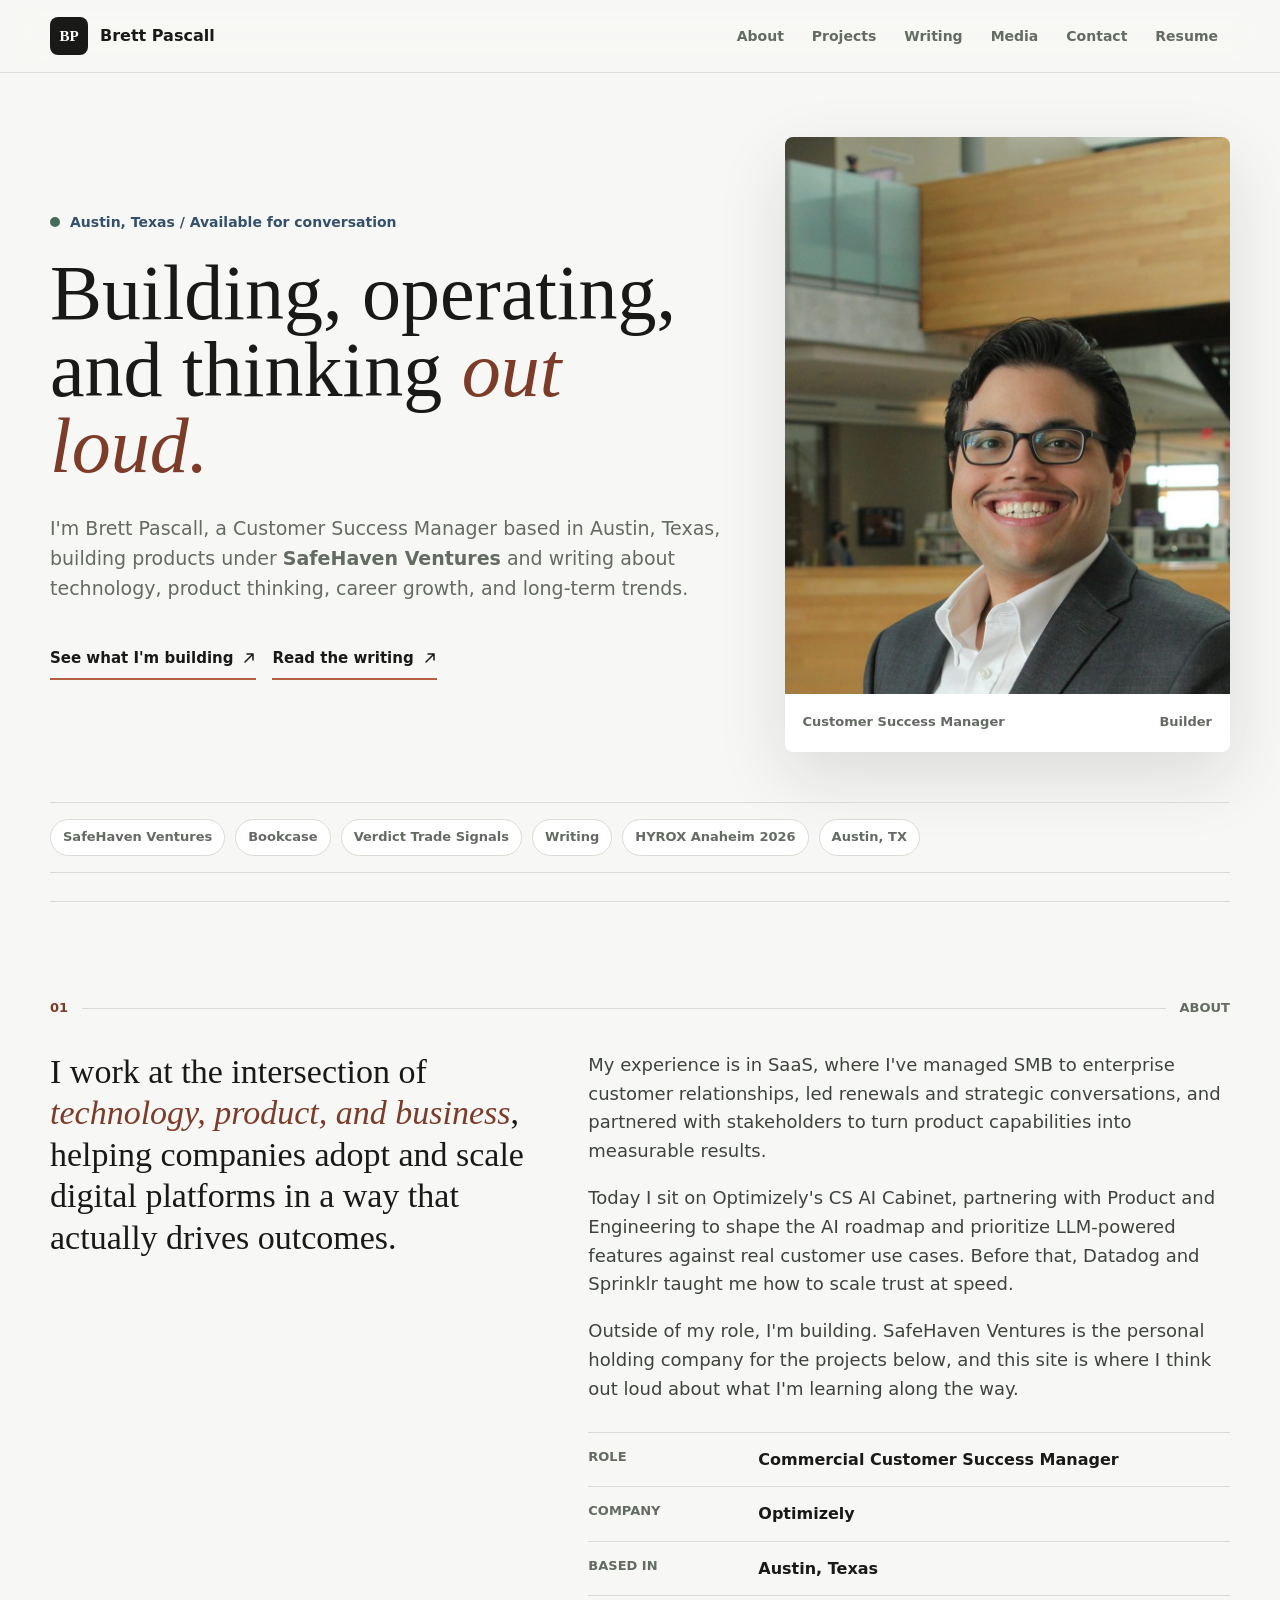
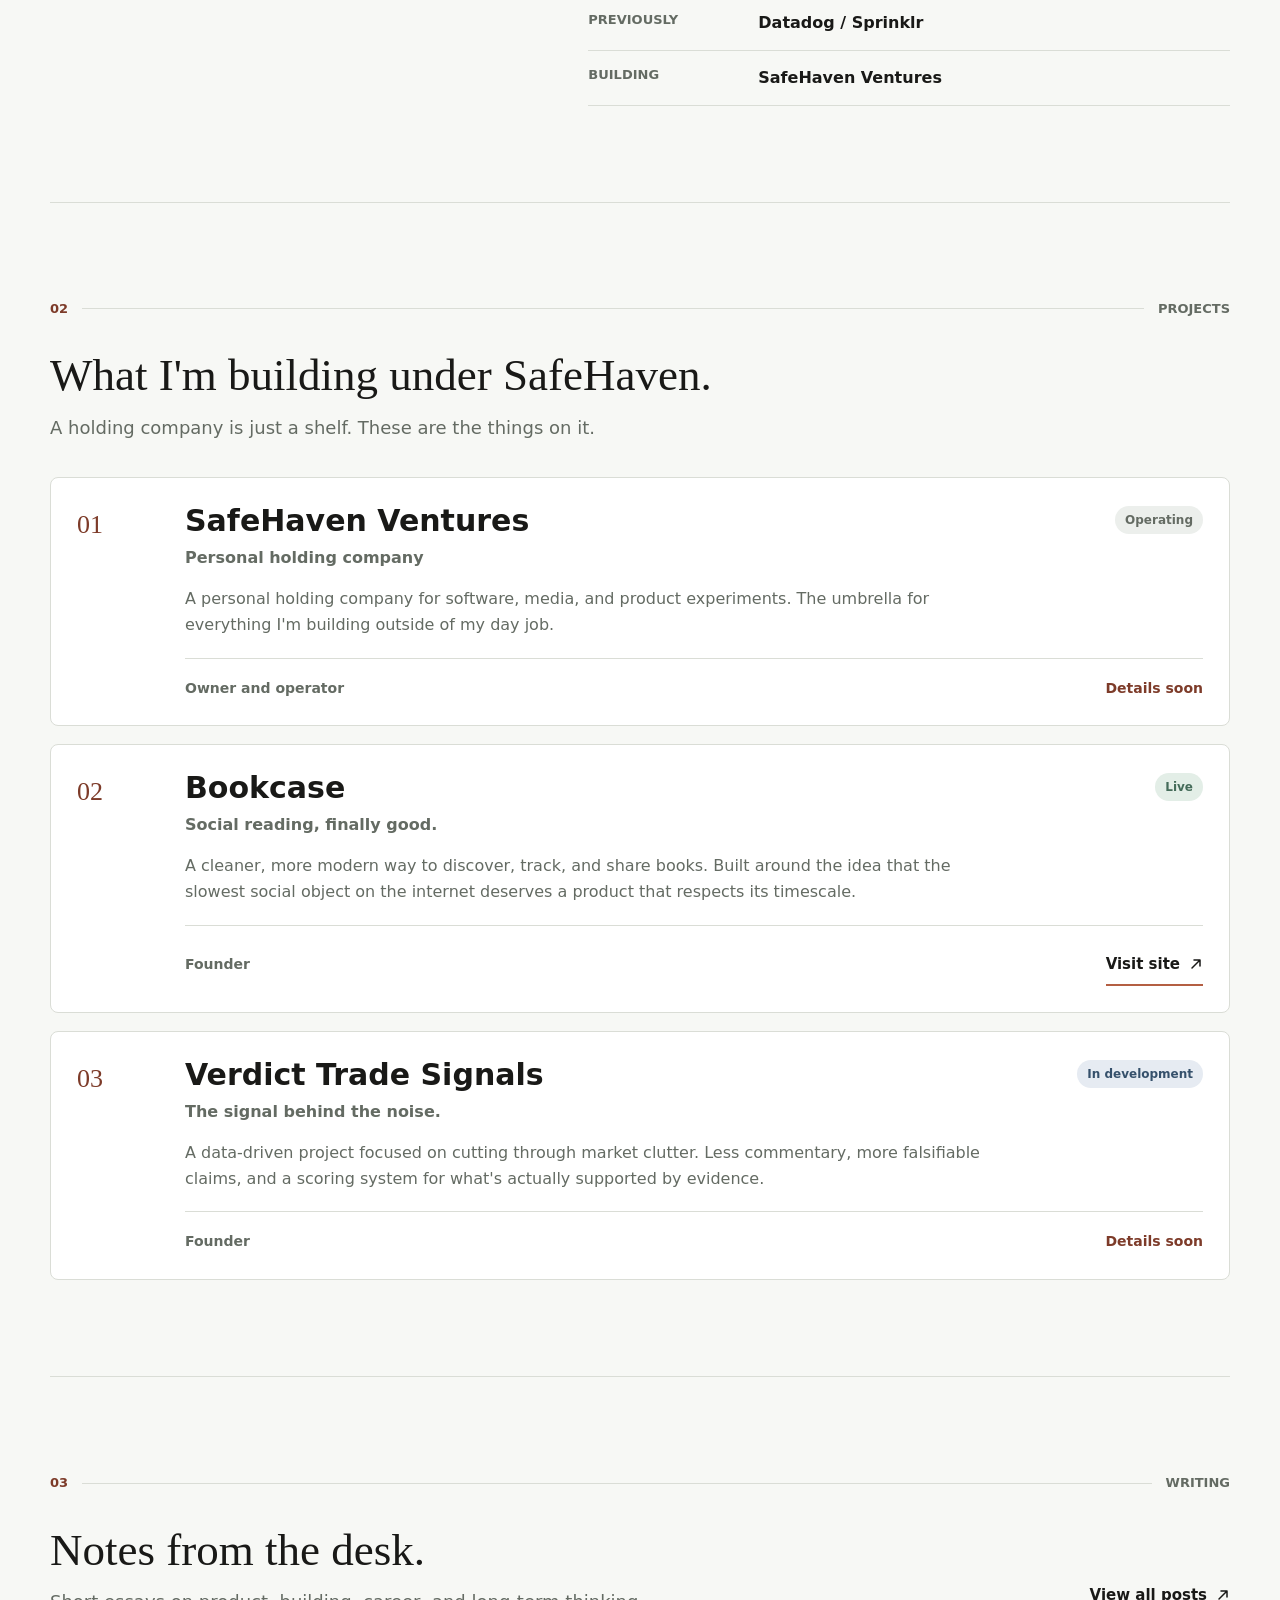
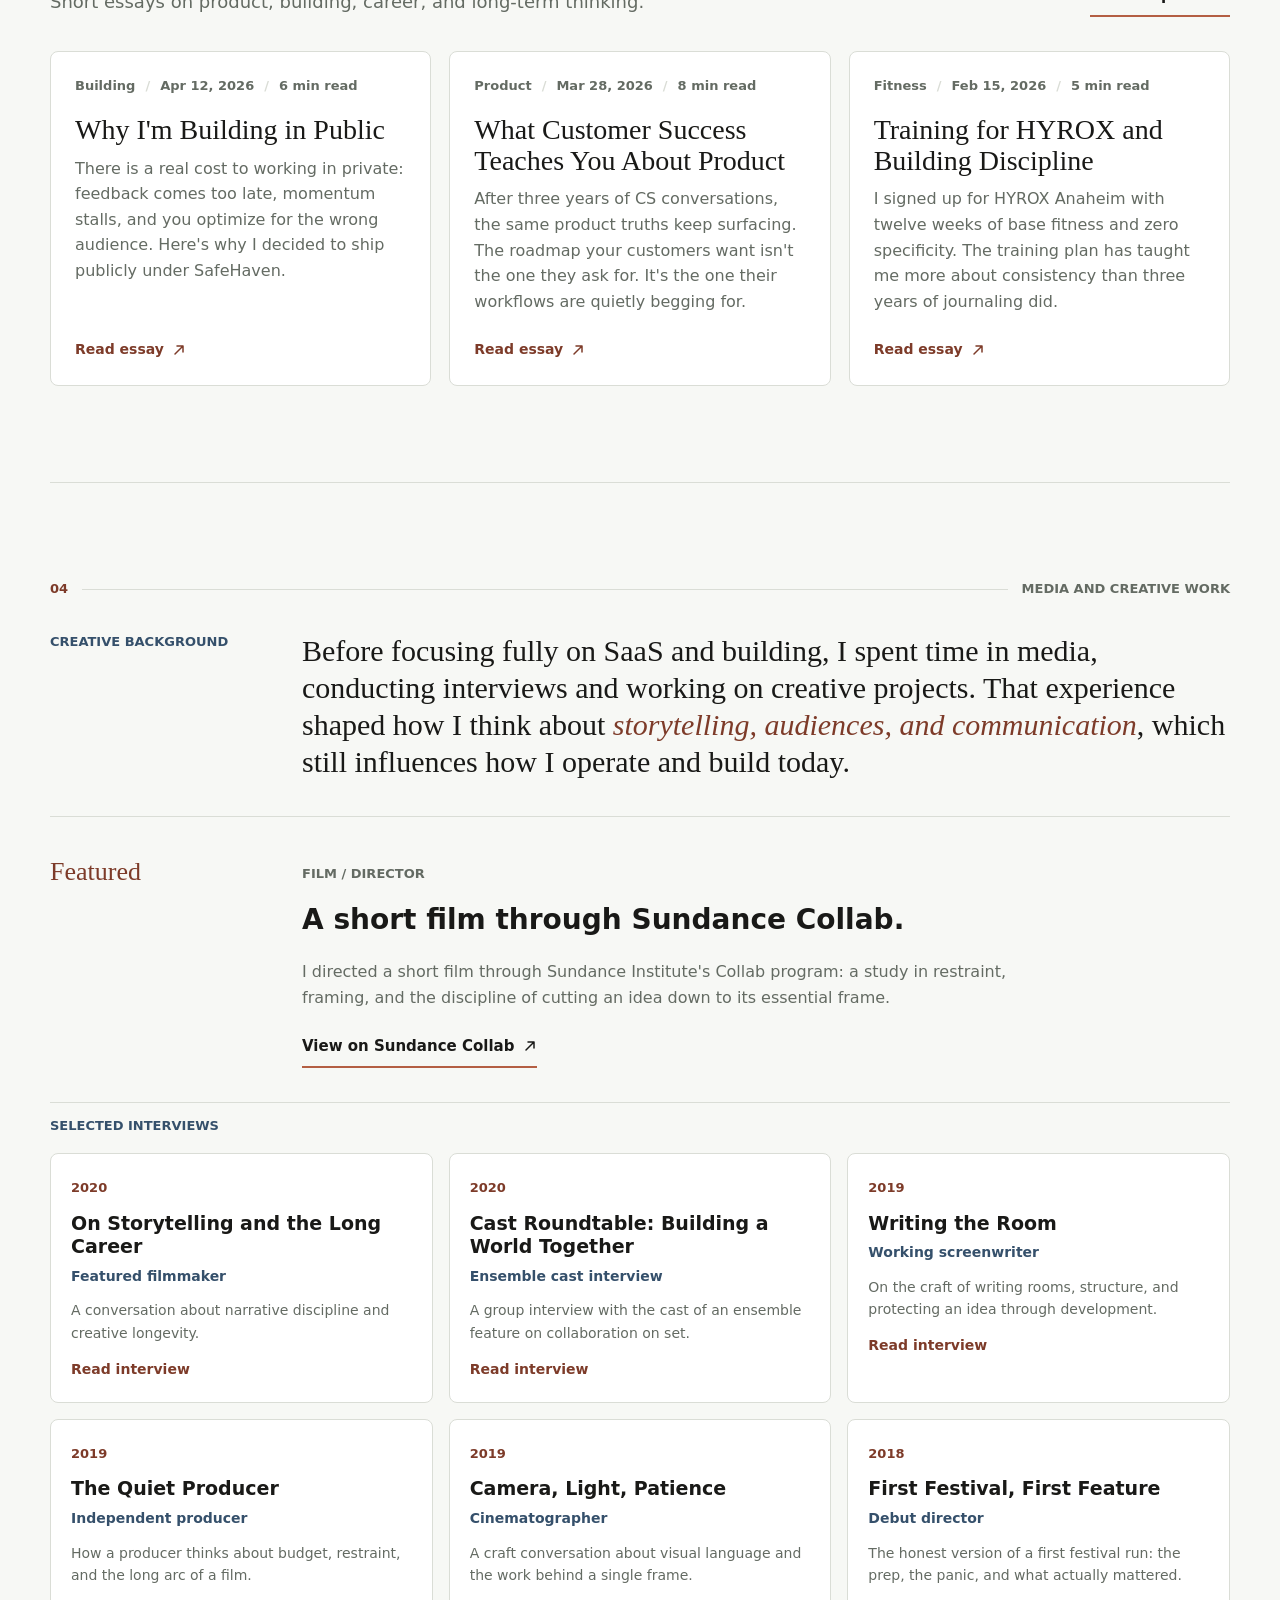
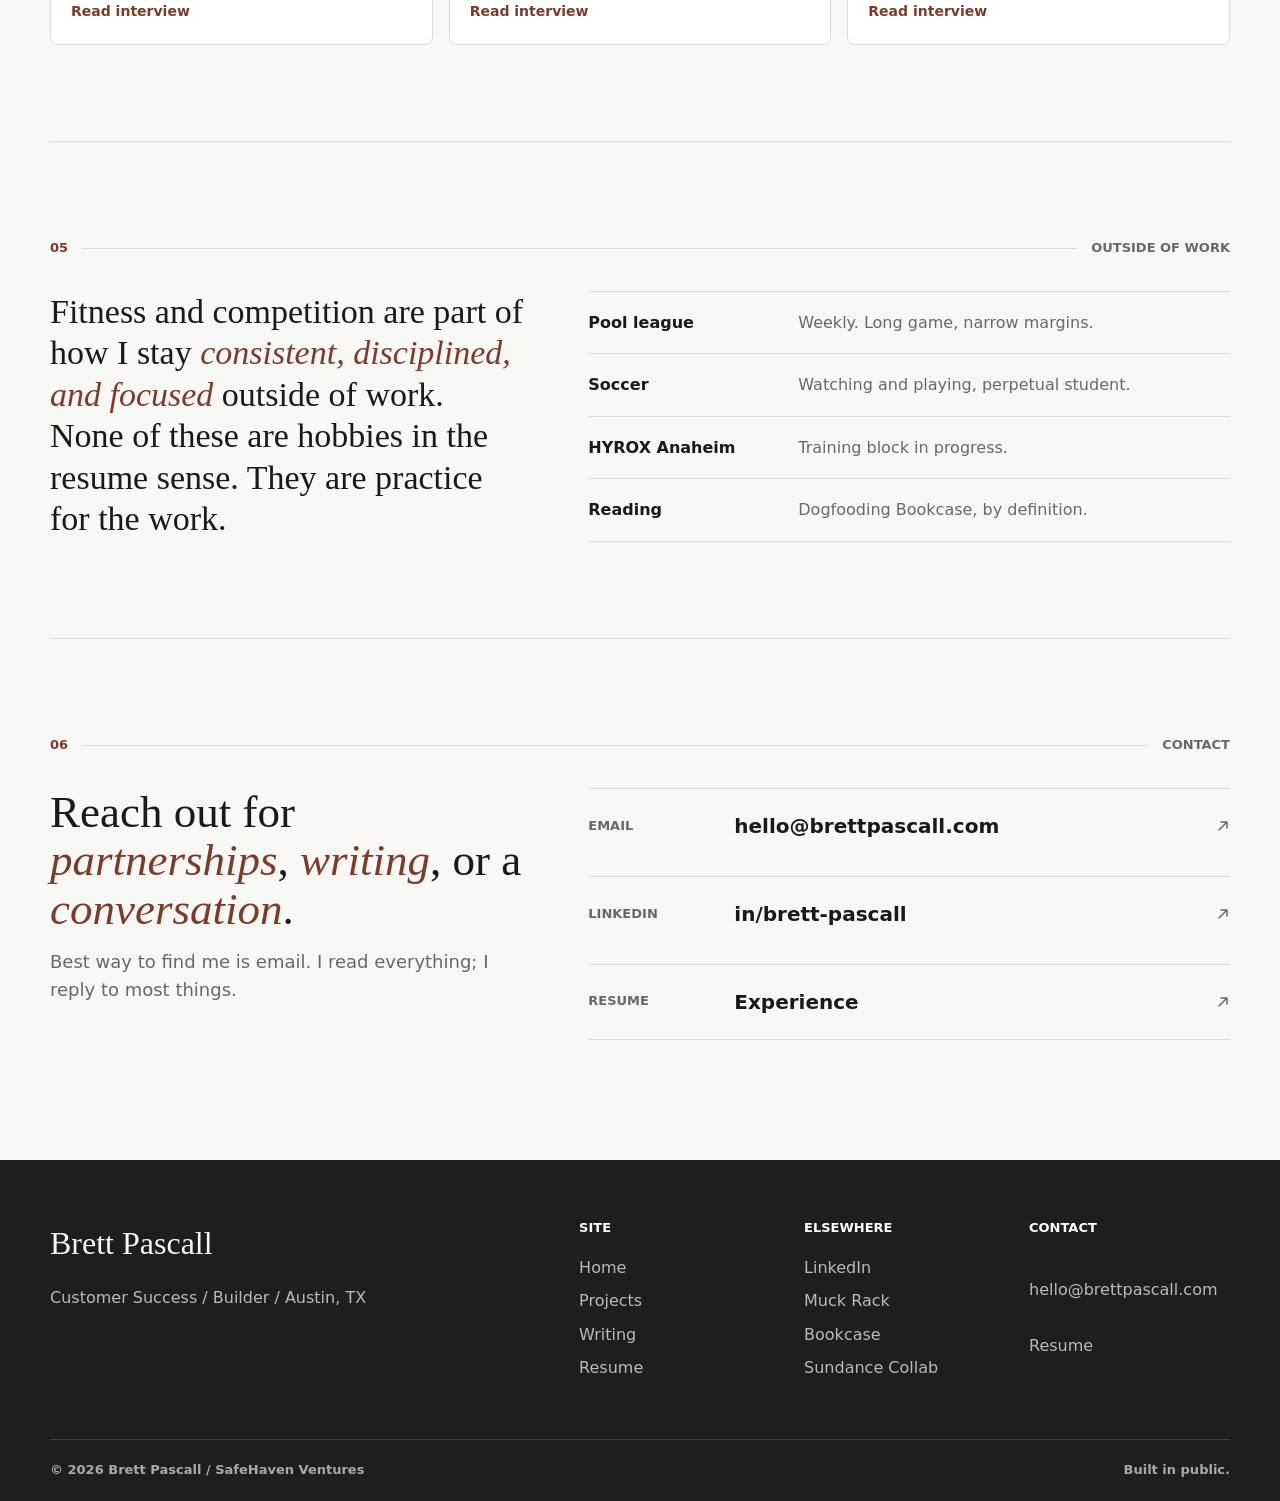
==== index.html @ 5b0db355 "fix portrait resume and blog workflow" ====
<!doctype html>
<html lang="en">
  <head>
    <meta charset="utf-8">
    <meta name="viewport" content="width=device-width, initial-scale=1">
    <title>Brett Pascall</title>
    <meta name="description" content="Brett Pascall is a Customer Success Manager, builder, and writer in Austin, Texas.">
    <link rel="canonical" href="https://brettpascall.com/">
    <meta property="og:title" content="Brett Pascall">
    <meta property="og:description" content="Building, operating, and thinking out loud.">
    <meta property="og:type" content="website">
    <meta property="og:url" content="https://brettpascall.com/">
    <meta property="og:image" content="https://brettpascall.com/assets/brett-portrait.jpg">
    <meta name="twitter:card" content="summary_large_image">
    <link rel="icon" href="data:image/svg+xml,%3Csvg xmlns='http://www.w3.org/2000/svg' viewBox='0 0 64 64'%3E%3Crect width='64' height='64' rx='14' fill='%231d1b18'/%3E%3Ctext x='32' y='39' text-anchor='middle' font-family='Georgia,serif' font-size='24' fill='%23fff'%3EBP%3C/text%3E%3C/svg%3E">
    <link rel="stylesheet" href="styles.css">
  </head>
  <body>
    <div id="app"></div>
    <script src="js/data.js"></script>
    <script src="js/site.js"></script>
  </body>
</html>
---- styles.css ----
:root {
  --bg: #f7f8f5;
  --ink: #191917;
  --muted: #646b63;
  --soft: #ecefec;
  --line: #daddd6;
  --surface: #ffffff;
  --accent: #b45f43;
  --accent-dark: #7d3b29;
  --green: #456c5a;
  --blue: #35506b;
  --shadow: 0 24px 70px rgba(25, 25, 23, 0.12);
  color-scheme: light;
}

* {
  box-sizing: border-box;
}

html {
  scroll-behavior: smooth;
}

body {
  margin: 0;
  background: var(--bg);
  color: var(--ink);
  font-family: Inter, ui-sans-serif, system-ui, -apple-system, BlinkMacSystemFont, "Segoe UI", sans-serif;
  font-size: 16px;
  line-height: 1.6;
  text-rendering: optimizeLegibility;
}

a {
  color: inherit;
  text-decoration: none;
}

img {
  display: block;
  max-width: 100%;
}

button {
  font: inherit;
}

em {
  color: var(--accent-dark);
  font-family: Georgia, "Times New Roman", serif;
  font-style: italic;
}

.site-nav {
  position: sticky;
  top: 0;
  z-index: 20;
  background: rgba(247, 248, 245, 0.88);
  border-bottom: 1px solid rgba(218, 221, 214, 0.86);
  backdrop-filter: blur(18px);
}

.site-nav__inner {
  width: min(1180px, calc(100% - 32px));
  min-height: 72px;
  margin: 0 auto;
  display: flex;
  align-items: center;
  justify-content: space-between;
  gap: 24px;
}

.brand {
  display: inline-flex;
  align-items: center;
  gap: 12px;
  font-weight: 800;
}

.brand__mark {
  width: 38px;
  height: 38px;
  display: grid;
  place-items: center;
  border-radius: 8px;
  background: var(--ink);
  color: white;
  font-family: Georgia, "Times New Roman", serif;
  font-size: 15px;
}

.brand__name {
  white-space: nowrap;
}

.site-nav__links {
  display: flex;
  align-items: center;
  justify-content: flex-end;
  gap: 4px;
  flex-wrap: wrap;
}

.site-nav__links a {
  min-height: 36px;
  display: inline-flex;
  align-items: center;
  border-radius: 8px;
  padding: 0 12px;
  color: var(--muted);
  font-size: 14px;
  font-weight: 700;
}

.site-nav__links a:hover,
.site-nav__links a:focus-visible {
  color: var(--ink);
  background: var(--soft);
  outline: none;
}

.hero {
  width: min(1180px, calc(100% - 32px));
  min-height: calc(100vh - 72px);
  margin: 0 auto;
  padding: 64px 0 28px;
  display: flex;
  flex-direction: column;
  justify-content: space-between;
  gap: 48px;
}

.hero__grid {
  display: grid;
  grid-template-columns: minmax(0, 1.1fr) minmax(300px, 0.72fr);
  gap: 54px;
  align-items: center;
}

.hero__copy {
  max-width: 760px;
}

.hero__eyebrow {
  display: inline-flex;
  align-items: center;
  gap: 10px;
  margin: 0 0 22px;
  color: var(--blue);
  font-size: 14px;
  font-weight: 800;
}

.hero__eyebrow span:first-child {
  width: 10px;
  height: 10px;
  border-radius: 999px;
  background: var(--green);
}

.hero h1 {
  margin: 0;
  max-width: 820px;
  font-family: Georgia, "Times New Roman", serif;
  font-size: 78px;
  line-height: 0.98;
  font-weight: 500;
}

.hero__sub {
  max-width: 680px;
  margin: 28px 0 0;
  color: var(--muted);
  font-size: 19px;
}

.hero__cta,
.project__foot,
.section__head--row {
  display: flex;
  align-items: center;
  gap: 16px;
  flex-wrap: wrap;
}

.hero__cta {
  margin-top: 34px;
}

.arrow-link {
  min-height: 42px;
  display: inline-flex;
  align-items: center;
  gap: 9px;
  border-bottom: 2px solid var(--accent);
  color: var(--ink);
  font-size: 15px;
  font-weight: 800;
}

.arrow-link svg {
  flex: 0 0 auto;
  transition: transform 150ms ease;
}

.arrow-link:hover svg,
.arrow-link:focus-visible svg {
  transform: translate(2px, -2px);
}

.portrait {
  margin: 0;
  border-radius: 8px;
  overflow: hidden;
  background: var(--surface);
  box-shadow: var(--shadow);
}

.portrait img {
  width: 100%;
  aspect-ratio: 4 / 5;
  object-fit: cover;
  object-position: center;
}

.portrait figcaption {
  min-height: 58px;
  display: flex;
  align-items: center;
  justify-content: space-between;
  gap: 12px;
  padding: 0 18px;
  color: var(--muted);
  font-size: 13px;
  font-weight: 800;
}

.hero__ticker {
  display: flex;
  align-items: center;
  gap: 10px;
  flex-wrap: wrap;
  border-top: 1px solid var(--line);
  border-bottom: 1px solid var(--line);
  padding: 16px 0;
}

.hero__ticker span {
  border-radius: 999px;
  background: var(--surface);
  border: 1px solid var(--line);
  padding: 7px 12px;
  color: var(--muted);
  font-size: 13px;
  font-weight: 800;
}

.section,
.page {
  width: min(1180px, calc(100% - 32px));
  margin: 0 auto;
}

.section {
  padding: 96px 0;
  border-top: 1px solid var(--line);
}

.section-label {
  display: grid;
  grid-template-columns: auto 1fr auto;
  align-items: center;
  gap: 14px;
  margin-bottom: 32px;
  color: var(--muted);
  font-size: 13px;
  font-weight: 900;
  text-transform: uppercase;
}

.section-label__index {
  color: var(--accent-dark);
}

.section-label__rule {
  height: 1px;
  background: var(--line);
}

.section__head {
  max-width: 780px;
  margin-bottom: 34px;
}

.section__head h2,
.contact h2 {
  margin: 0;
  font-family: Georgia, "Times New Roman", serif;
  font-size: 45px;
  line-height: 1.08;
  font-weight: 500;
}

.section__head p,
.contact p {
  margin: 14px 0 0;
  color: var(--muted);
  font-size: 18px;
}

.section__head--row {
  max-width: none;
  justify-content: space-between;
  align-items: flex-end;
}

.about__grid,
.outside__grid,
.contact__grid {
  display: grid;
  grid-template-columns: 0.85fr 1.15fr;
  gap: 64px;
}

.about__lede p,
.outside__lede p {
  margin: 0;
  font-family: Georgia, "Times New Roman", serif;
  font-size: 34px;
  line-height: 1.22;
}

.about__body p {
  margin: 0 0 18px;
  color: #3e433e;
  font-size: 18px;
}

.about__meta {
  margin: 28px 0 0;
  border-top: 1px solid var(--line);
}

.about__meta div {
  display: grid;
  grid-template-columns: 150px 1fr;
  gap: 20px;
  padding: 14px 0;
  border-bottom: 1px solid var(--line);
}

.about__meta dt {
  color: var(--muted);
  font-size: 13px;
  font-weight: 900;
  text-transform: uppercase;
}

.about__meta dd {
  margin: 0;
  font-weight: 700;
}

.projects__list {
  display: grid;
  gap: 18px;
}

.project {
  display: grid;
  grid-template-columns: 84px 1fr;
  gap: 24px;
  border: 1px solid var(--line);
  border-radius: 8px;
  background: var(--surface);
  padding: 26px;
}

.project__index {
  color: var(--accent-dark);
  font-family: Georgia, "Times New Roman", serif;
  font-size: 26px;
}

.project__head {
  display: flex;
  align-items: center;
  justify-content: space-between;
  gap: 16px;
  flex-wrap: wrap;
}

.project h3 {
  margin: 0;
  font-size: 30px;
  line-height: 1.1;
}

.project__tagline {
  margin: 8px 0 10px;
  color: var(--blue);
  font-weight: 900;
}

.project p {
  max-width: 820px;
  color: var(--muted);
}

.project__foot {
  justify-content: space-between;
  margin-top: 20px;
  padding-top: 18px;
  border-top: 1px solid var(--line);
  color: var(--muted);
  font-size: 14px;
  font-weight: 800;
}

.project__soon {
  color: var(--accent-dark);
}

.tag {
  display: inline-flex;
  align-items: center;
  min-height: 28px;
  border-radius: 999px;
  padding: 0 10px;
  background: var(--soft);
  color: var(--muted);
  font-size: 12px;
  font-weight: 900;
}

.tag--live {
  background: #e3eee7;
  color: var(--green);
}

.tag--wip {
  background: #e6ebf2;
  color: var(--blue);
}

.writing__list {
  display: grid;
  grid-template-columns: repeat(3, minmax(0, 1fr));
  gap: 18px;
}

.post-card {
  min-height: 300px;
  display: flex;
  flex-direction: column;
  border: 1px solid var(--line);
  border-radius: 8px;
  background: var(--surface);
  padding: 24px;
  transition: transform 160ms ease, box-shadow 160ms ease, border-color 160ms ease;
}

.post-card:hover,
.post-card:focus-visible {
  transform: translateY(-3px);
  border-color: rgba(180, 95, 67, 0.55);
  box-shadow: 0 18px 44px rgba(25, 25, 23, 0.11);
  outline: none;
}

.post-card__meta,
.post__meta,
.page__meta {
  display: flex;
  align-items: center;
  gap: 10px;
  flex-wrap: wrap;
  color: var(--muted);
  font-size: 13px;
  font-weight: 800;
}

.post-card__meta span:not(:last-child)::after,
.post__meta span:not(:last-child)::after,
.page__meta span:not(:last-child)::after {
  content: "/";
  margin-left: 10px;
  color: var(--line);
}

.post-card h3 {
  margin: 18px 0 10px;
  font-family: Georgia, "Times New Roman", serif;
  font-size: 28px;
  line-height: 1.1;
  font-weight: 500;
}

.post-card p {
  margin: 0;
  color: var(--muted);
}

.post-card__cta {
  display: inline-flex;
  align-items: center;
  gap: 8px;
  margin-top: auto;
  padding-top: 24px;
  color: var(--accent-dark);
  font-size: 14px;
  font-weight: 900;
}

.media__intro {
  display: grid;
  grid-template-columns: 220px 1fr;
  gap: 32px;
  margin-bottom: 36px;
}

.media__intro span,
.media__sublabel,
.media__eyebrow {
  color: var(--blue);
  font-size: 13px;
  font-weight: 900;
  text-transform: uppercase;
}

.media__intro p {
  margin: 0;
  font-family: Georgia, "Times New Roman", serif;
  font-size: 30px;
  line-height: 1.24;
}

.media__featured {
  display: grid;
  grid-template-columns: 220px 1fr;
  gap: 32px;
  border-top: 1px solid var(--line);
  border-bottom: 1px solid var(--line);
  padding: 34px 0;
}

.media__featured-mark {
  color: var(--accent-dark);
  font-family: Georgia, "Times New Roman", serif;
  font-size: 26px;
}

.media__featured h3 {
  margin: 4px 0 12px;
  font-size: 28px;
}

.media__featured p {
  max-width: 740px;
  color: var(--muted);
}

.media__grid {
  display: grid;
  grid-template-columns: repeat(3, minmax(0, 1fr));
  gap: 16px;
  margin-top: 16px;
}

.interview {
  border: 1px solid var(--line);
  border-radius: 8px;
  background: var(--surface);
  padding: 20px;
}

.interview span {
  color: var(--accent-dark);
  font-size: 13px;
  font-weight: 900;
}

.interview h4 {
  margin: 12px 0 6px;
  font-size: 19px;
  line-height: 1.25;
}

.interview p {
  margin: 0 0 12px;
  color: var(--muted);
  font-size: 14px;
}

.interview .interview__person {
  color: var(--blue);
  font-weight: 800;
}

.interview a {
  color: var(--accent-dark);
  font-size: 14px;
  font-weight: 900;
}

.outside__list {
  list-style: none;
  margin: 0;
  padding: 0;
  border-top: 1px solid var(--line);
}

.outside__list li {
  display: grid;
  grid-template-columns: 190px 1fr;
  gap: 20px;
  padding: 18px 0;
  border-bottom: 1px solid var(--line);
}

.outside__list span:first-child {
  font-weight: 900;
}

.outside__list span:last-child {
  color: var(--muted);
}

.contact {
  padding-bottom: 120px;
}

.contact__list {
  display: grid;
  gap: 12px;
}

.contact__list a {
  min-height: 76px;
  display: grid;
  grid-template-columns: 130px 1fr auto;
  align-items: center;
  gap: 16px;
  border-top: 1px solid var(--line);
  color: var(--muted);
}

.contact__list a:last-child {
  border-bottom: 1px solid var(--line);
}

.contact__list span {
  font-size: 13px;
  font-weight: 900;
  text-transform: uppercase;
}

.contact__list strong {
  color: var(--ink);
  font-size: 20px;
}

.page {
  min-height: 70vh;
  padding: 72px 0 110px;
}

.page__header,
.post__header {
  max-width: 860px;
  margin-bottom: 38px;
}

.page__crumb {
  margin: 0 0 18px;
  color: var(--muted);
  font-size: 14px;
  font-weight: 800;
}

.page__crumb a {
  color: var(--accent-dark);
}

.page__header h1,
.post__header h1 {
  margin: 0;
  font-family: Georgia, "Times New Roman", serif;
  font-size: 68px;
  line-height: 1;
  font-weight: 500;
}

.page__header > p:not(.page__crumb) {
  max-width: 720px;
  color: var(--muted);
  font-size: 20px;
}

.filters {
  display: flex;
  align-items: center;
  gap: 8px;
  flex-wrap: wrap;
  margin-bottom: 28px;
}

.filter {
  min-height: 38px;
  border: 1px solid var(--line);
  border-radius: 999px;
  background: var(--surface);
  color: var(--muted);
  padding: 0 14px;
  cursor: pointer;
  font-size: 14px;
  font-weight: 800;
}

.filter:hover,
.filter:focus-visible,
.filter.is-active {
  border-color: var(--accent);
  color: var(--ink);
  outline: none;
}

.filter.is-active {
  background: #fff4ef;
}

.post-list {
  display: grid;
  gap: 12px;
}

.post-row {
  display: grid;
  grid-template-columns: 150px 1fr 80px auto;
  align-items: center;
  gap: 24px;
  border: 1px solid var(--line);
  border-radius: 8px;
  background: var(--surface);
  padding: 22px;
}

.post-row:hover,
.post-row:focus-visible {
  border-color: rgba(180, 95, 67, 0.55);
  outline: none;
}

.post-row__date,
.post-row__time,
.post-row__main span {
  color: var(--muted);
  font-size: 13px;
  font-weight: 900;
}

.post-row__main h3 {
  margin: 4px 0 6px;
  font-size: 24px;
  line-height: 1.15;
}

.post-row__main p {
  margin: 0;
  color: var(--muted);
}

.page--post {
  max-width: 920px;
}

.page--resume {
  max-width: 1040px;
}

.resume-hero {
  max-width: 920px;
}

.resume-contact {
  display: flex;
  flex-wrap: wrap;
  gap: 10px;
  margin-top: 22px;
}

.resume-contact span,
.resume-contact a {
  display: inline-flex;
  align-items: center;
  min-height: 34px;
  border: 1px solid var(--line);
  border-radius: 999px;
  background: var(--surface);
  padding: 0 12px;
  color: var(--muted);
  font-size: 14px;
  font-weight: 800;
}

.resume-contact a:hover,
.resume-contact a:focus-visible {
  border-color: var(--accent);
  color: var(--ink);
  outline: none;
}

.resume-section {
  border-top: 1px solid var(--line);
  padding: 36px 0;
}

.resume-section h2 {
  margin: 0 0 22px;
  color: var(--accent-dark);
  font-size: 13px;
  font-weight: 900;
  letter-spacing: 0.08em;
  text-transform: uppercase;
}

.resume-timeline {
  display: grid;
  gap: 18px;
}

.resume-job,
.resume-card,
.resume-skills article {
  border: 1px solid var(--line);
  border-radius: 8px;
  background: var(--surface);
  padding: 22px;
}

.resume-job {
  display: grid;
  grid-template-columns: 1fr auto;
  gap: 18px 28px;
}

.resume-job h3,
.resume-card h3,
.resume-skills h3 {
  margin: 0;
  font-size: 22px;
  line-height: 1.2;
}

.resume-job p,
.resume-card p,
.resume-skills p {
  margin: 6px 0 0;
  color: var(--muted);
}

.resume-job__meta {
  display: flex;
  flex-direction: column;
  gap: 4px;
  min-width: 170px;
  color: var(--muted);
  font-size: 14px;
  font-weight: 800;
  text-align: right;
}

.resume-job ul {
  grid-column: 1 / -1;
  margin: 0;
  padding-left: 20px;
  color: #303530;
}

.resume-job li + li {
  margin-top: 8px;
}

.resume-grid {
  display: grid;
  grid-template-columns: 1fr 1fr;
  gap: 22px;
}

.resume-grid .resume-card + .resume-card {
  margin-top: 12px;
}

.resume-skills {
  display: grid;
  grid-template-columns: repeat(3, minmax(0, 1fr));
  gap: 14px;
}

.post__header {
  margin-left: auto;
  margin-right: auto;
  text-align: center;
}

.post__meta {
  justify-content: center;
  margin-top: 18px;
}

.post__body {
  border-top: 1px solid var(--line);
  border-bottom: 1px solid var(--line);
  padding: 42px 0;
}

.post__body p {
  max-width: 720px;
  margin: 0 auto 24px;
  color: #303530;
  font-family: Georgia, "Times New Roman", serif;
  font-size: 21px;
  line-height: 1.75;
}

.post__body .post__lede {
  color: var(--accent-dark);
  font-size: 25px;
  line-height: 1.48;
}

.post__signoff {
  max-width: 720px;
  margin: 36px auto 0;
  color: var(--muted);
  font-weight: 900;
}

.post__more {
  padding-top: 60px;
}

.site-footer {
  background: #1d1f1c;
  color: #f7f8f5;
}

.site-footer__inner {
  width: min(1180px, calc(100% - 32px));
  margin: 0 auto;
  padding: 58px 0;
  display: grid;
  grid-template-columns: 0.85fr 1.15fr;
  gap: 48px;
}

.site-footer__name {
  font-family: Georgia, "Times New Roman", serif;
  font-size: 32px;
}

.site-footer__role,
.site-footer__col a {
  color: rgba(247, 248, 245, 0.72);
}

.site-footer__cols {
  display: grid;
  grid-template-columns: repeat(3, minmax(0, 1fr));
  gap: 24px;
}

.site-footer__col {
  display: grid;
  gap: 8px;
}

.site-footer__label {
  margin-bottom: 8px;
  color: white;
  font-size: 13px;
  font-weight: 900;
  text-transform: uppercase;
}

.site-footer__col a:hover,
.site-footer__col a:focus-visible {
  color: white;
  outline: none;
}

.site-footer__base {
  width: min(1180px, calc(100% - 32px));
  margin: 0 auto;
  display: flex;
  align-items: center;
  justify-content: space-between;
  gap: 18px;
  border-top: 1px solid rgba(247, 248, 245, 0.16);
  padding: 20px 0;
  color: rgba(247, 248, 245, 0.64);
  font-size: 13px;
  font-weight: 800;
}

@media (max-width: 920px) {
  .site-nav__inner {
    min-height: auto;
    padding: 14px 0;
    align-items: flex-start;
    flex-direction: column;
  }

  .site-nav__links {
    justify-content: flex-start;
  }

  .hero {
    min-height: auto;
    padding-top: 42px;
  }

  .hero__grid,
  .about__grid,
  .outside__grid,
  .contact__grid,
  .media__intro,
  .media__featured,
  .site-footer__inner {
    grid-template-columns: 1fr;
    gap: 34px;
  }

  .hero h1 {
    font-size: 54px;
  }

  .writing__list,
  .media__grid,
  .resume-grid,
  .resume-skills,
  .site-footer__cols {
    grid-template-columns: 1fr;
  }

  .resume-job {
    grid-template-columns: 1fr;
  }

  .resume-job__meta {
    min-width: 0;
    text-align: left;
  }

  .post-row {
    grid-template-columns: 1fr auto;
  }

  .post-row__date,
  .post-row__time {
    grid-column: 1 / -1;
  }
}

@media (max-width: 620px) {
  body {
    font-size: 15px;
  }

  .site-nav__links a {
    padding: 0 9px;
  }

  .hero h1,
  .page__header h1,
  .post__header h1 {
    font-size: 42px;
    line-height: 1.04;
  }

  .hero__sub,
  .section__head p,
  .contact p,
  .page__header > p:not(.page__crumb) {
    font-size: 17px;
  }

  .section {
    padding: 68px 0;
  }

  .section__head h2,
  .contact h2 {
    font-size: 34px;
  }

  .about__lede p,
  .outside__lede p,
  .media__intro p {
    font-size: 25px;
  }

  .project {
    grid-template-columns: 1fr;
    padding: 20px;
  }

  .project__index {
    font-size: 20px;
  }

  .contact__list a {
    grid-template-columns: 1fr auto;
    padding: 14px 0;
  }

  .contact__list span {
    grid-column: 1 / -1;
  }

  .contact__list strong {
    font-size: 17px;
    overflow-wrap: anywhere;
  }

  .about__meta div,
  .outside__list li {
    grid-template-columns: 1fr;
    gap: 4px;
  }

  .post__body p {
    font-size: 19px;
  }

  .site-footer__base {
    align-items: flex-start;
    flex-direction: column;
  }
}
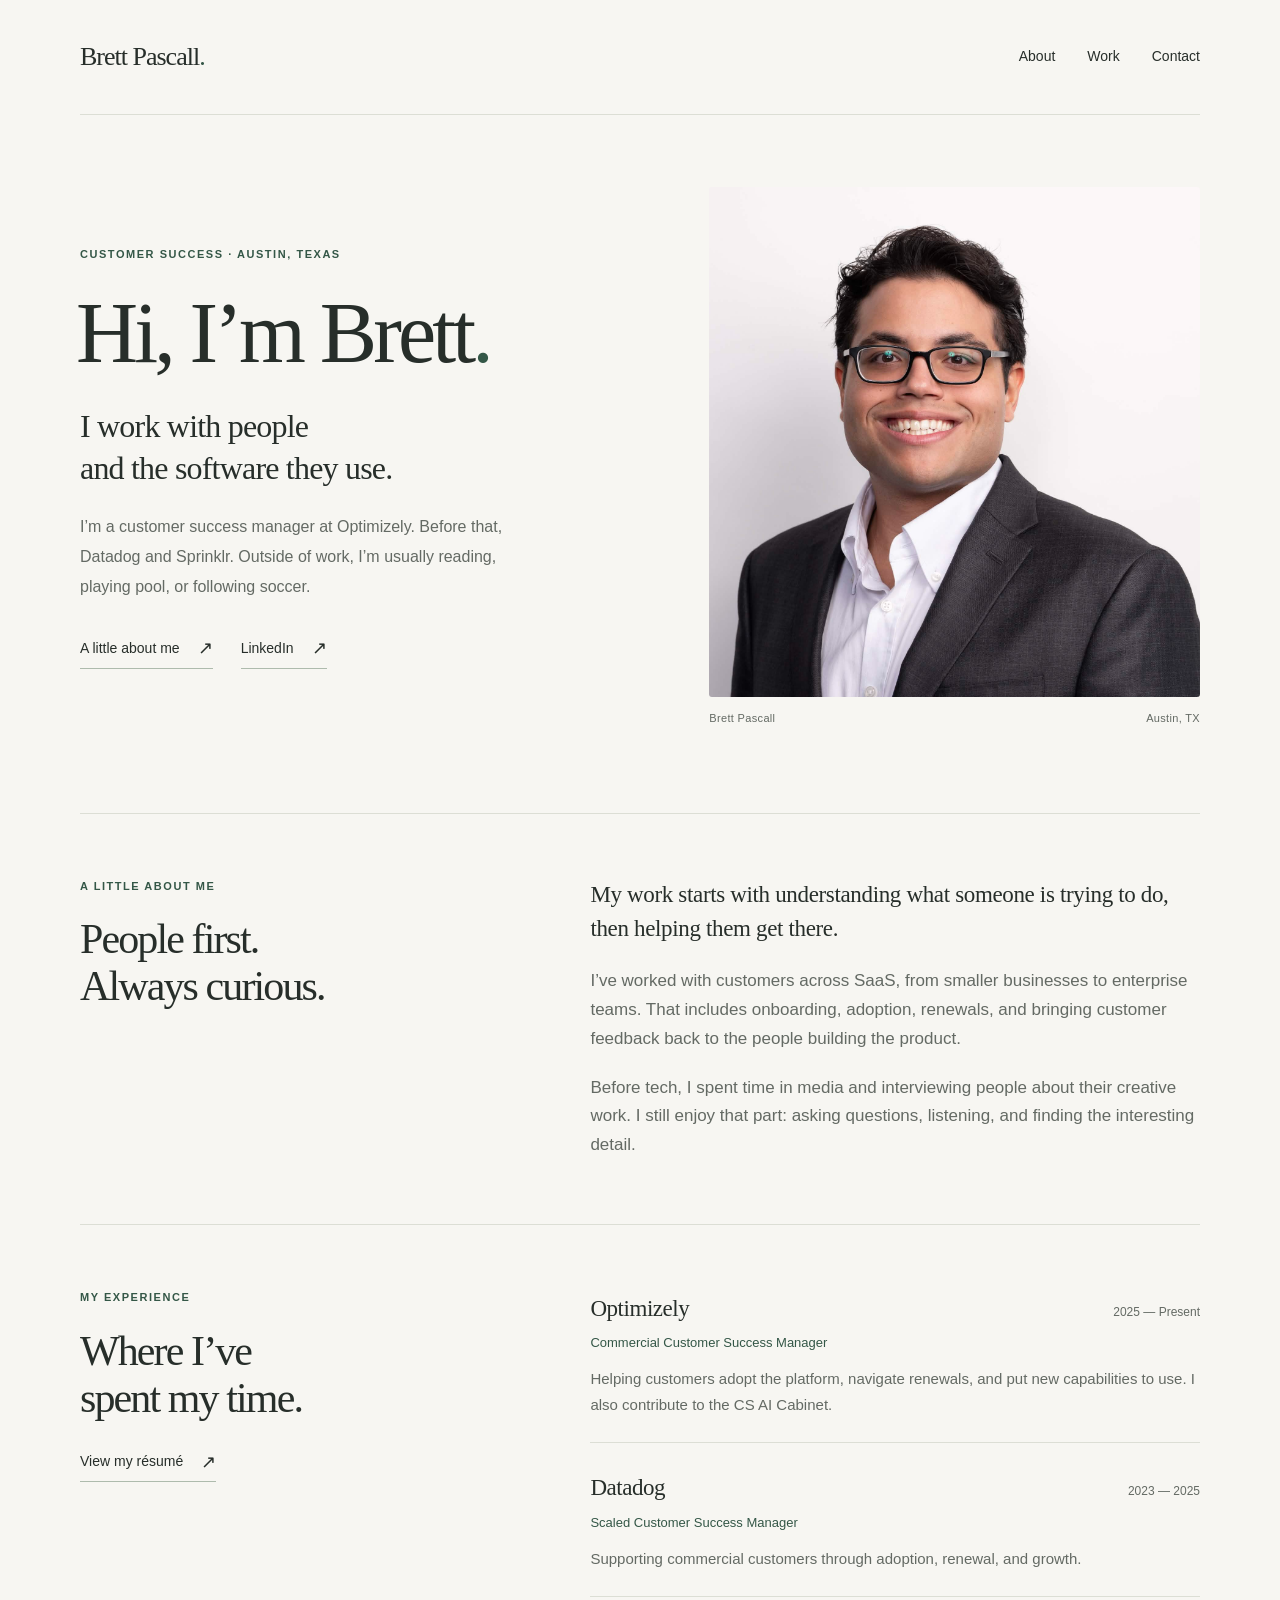
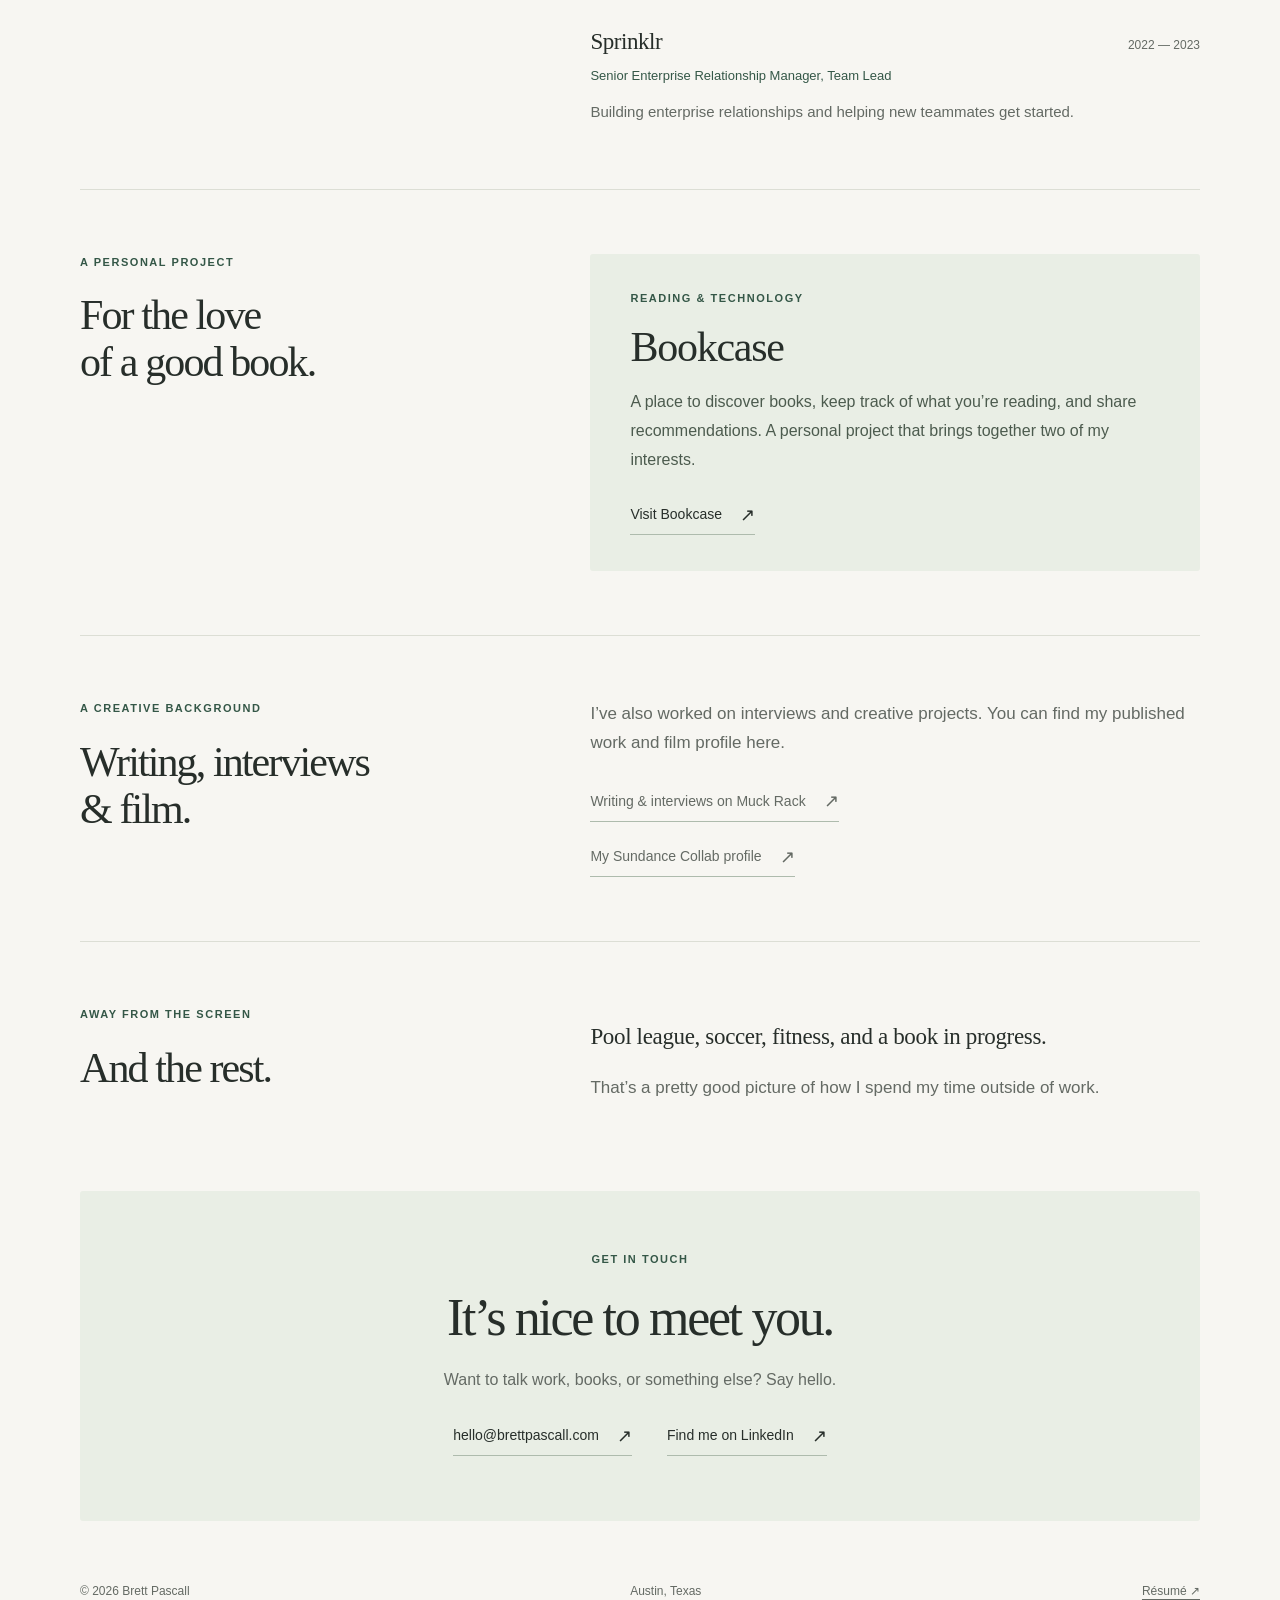
==== commit 4d36f5d3: "Redesign personal site around portrait and completed work" ====
--- a/index.html
+++ b/index.html
@@ -4,20 +4,20 @@
     <meta charset="utf-8">
     <meta name="viewport" content="width=device-width, initial-scale=1">
     <title>Brett Pascall</title>
-    <meta name="description" content="Brett Pascall is a Customer Success Manager, builder, and writer in Austin, Texas.">
+    <meta name="description" content="Meet Brett Pascall, a customer success manager in Austin, Texas. Experience, personal projects, and a creative background.">
     <link rel="canonical" href="https://brettpascall.com/">
     <meta property="og:title" content="Brett Pascall">
-    <meta property="og:description" content="Building, operating, and thinking out loud.">
+    <meta property="og:description" content="Customer success, a creative background, and life in Austin, Texas.">
     <meta property="og:type" content="website">
     <meta property="og:url" content="https://brettpascall.com/">
-    <meta property="og:image" content="https://brettpascall.com/assets/brett-portrait.jpg">
+    <meta property="og:image" content="https://brettpascall.com/assets/brett-pascall.jpg">
     <meta name="twitter:card" content="summary_large_image">
     <link rel="icon" href="data:image/svg+xml,%3Csvg xmlns='http://www.w3.org/2000/svg' viewBox='0 0 64 64'%3E%3Crect width='64' height='64' rx='14' fill='%231d1b18'/%3E%3Ctext x='32' y='39' text-anchor='middle' font-family='Georgia,serif' font-size='24' fill='%23fff'%3EBP%3C/text%3E%3C/svg%3E">
-    <link rel="stylesheet" href="styles.css">
+    <link rel="stylesheet" href="styles.css?v=20261107">
   </head>
   <body>
-    <div id="app"></div>
-    <script src="js/data.js"></script>
-    <script src="js/site.js"></script>
+    <div id="app"></div><noscript><main><h1>Brett Pascall</h1><p>Customer success manager in Austin, Texas.</p><p><a href="mailto:hello@brettpascall.com">Get in touch</a> or <a href="https://www.linkedin.com/in/brett-pascall/">find me on LinkedIn</a>.</p><p>Enable JavaScript to view the full site.</p></main></noscript>
+    <script src="js/data.js?v=20261107"></script>
+    <script src="js/site.js?v=20261107"></script>
   </body>
 </html>
--- a/styles.css
+++ b/styles.css
@@ -1,1140 +1,9 @@
-:root {
-  --bg: #f7f8f5;
-  --ink: #191917;
-  --muted: #646b63;
-  --soft: #ecefec;
-  --line: #daddd6;
-  --surface: #ffffff;
-  --accent: #b45f43;
-  --accent-dark: #7d3b29;
-  --green: #456c5a;
-  --blue: #35506b;
-  --shadow: 0 24px 70px rgba(25, 25, 23, 0.12);
-  color-scheme: light;
-}
-
-* {
-  box-sizing: border-box;
-}
-
-html {
-  scroll-behavior: smooth;
-}
-
-body {
-  margin: 0;
-  background: var(--bg);
-  color: var(--ink);
-  font-family: Inter, ui-sans-serif, system-ui, -apple-system, BlinkMacSystemFont, "Segoe UI", sans-serif;
-  font-size: 16px;
-  line-height: 1.6;
-  text-rendering: optimizeLegibility;
-}
-
-a {
-  color: inherit;
-  text-decoration: none;
-}
-
-img {
-  display: block;
-  max-width: 100%;
-}
-
-button {
-  font: inherit;
-}
-
-em {
-  color: var(--accent-dark);
-  font-family: Georgia, "Times New Roman", serif;
-  font-style: italic;
-}
-
-.site-nav {
-  position: sticky;
-  top: 0;
-  z-index: 20;
-  background: rgba(247, 248, 245, 0.88);
-  border-bottom: 1px solid rgba(218, 221, 214, 0.86);
-  backdrop-filter: blur(18px);
-}
-
-.site-nav__inner {
-  width: min(1180px, calc(100% - 32px));
-  min-height: 72px;
-  margin: 0 auto;
-  display: flex;
-  align-items: center;
-  justify-content: space-between;
-  gap: 24px;
-}
-
-.brand {
-  display: inline-flex;
-  align-items: center;
-  gap: 12px;
-  font-weight: 800;
-}
-
-.brand__mark {
-  width: 38px;
-  height: 38px;
-  display: grid;
-  place-items: center;
-  border-radius: 8px;
-  background: var(--ink);
-  color: white;
-  font-family: Georgia, "Times New Roman", serif;
-  font-size: 15px;
-}
-
-.brand__name {
-  white-space: nowrap;
-}
-
-.site-nav__links {
-  display: flex;
-  align-items: center;
-  justify-content: flex-end;
-  gap: 4px;
-  flex-wrap: wrap;
-}
-
-.site-nav__links a {
-  min-height: 36px;
-  display: inline-flex;
-  align-items: center;
-  border-radius: 8px;
-  padding: 0 12px;
-  color: var(--muted);
-  font-size: 14px;
-  font-weight: 700;
-}
-
-.site-nav__links a:hover,
-.site-nav__links a:focus-visible {
-  color: var(--ink);
-  background: var(--soft);
-  outline: none;
-}
-
-.hero {
-  width: min(1180px, calc(100% - 32px));
-  min-height: calc(100vh - 72px);
-  margin: 0 auto;
-  padding: 64px 0 28px;
-  display: flex;
-  flex-direction: column;
-  justify-content: space-between;
-  gap: 48px;
-}
-
-.hero__grid {
-  display: grid;
-  grid-template-columns: minmax(0, 1.1fr) minmax(300px, 0.72fr);
-  gap: 54px;
-  align-items: center;
-}
-
-.hero__copy {
-  max-width: 760px;
-}
-
-.hero__eyebrow {
-  display: inline-flex;
-  align-items: center;
-  gap: 10px;
-  margin: 0 0 22px;
-  color: var(--blue);
-  font-size: 14px;
-  font-weight: 800;
-}
-
-.hero__eyebrow span:first-child {
-  width: 10px;
-  height: 10px;
-  border-radius: 999px;
-  background: var(--green);
-}
-
-.hero h1 {
-  margin: 0;
-  max-width: 820px;
-  font-family: Georgia, "Times New Roman", serif;
-  font-size: 78px;
-  line-height: 0.98;
-  font-weight: 500;
-}
-
-.hero__sub {
-  max-width: 680px;
-  margin: 28px 0 0;
-  color: var(--muted);
-  font-size: 19px;
-}
-
-.hero__cta,
-.project__foot,
-.section__head--row {
-  display: flex;
-  align-items: center;
-  gap: 16px;
-  flex-wrap: wrap;
-}
-
-.hero__cta {
-  margin-top: 34px;
-}
-
-.arrow-link {
-  min-height: 42px;
-  display: inline-flex;
-  align-items: center;
-  gap: 9px;
-  border-bottom: 2px solid var(--accent);
-  color: var(--ink);
-  font-size: 15px;
-  font-weight: 800;
-}
-
-.arrow-link svg {
-  flex: 0 0 auto;
-  transition: transform 150ms ease;
-}
-
-.arrow-link:hover svg,
-.arrow-link:focus-visible svg {
-  transform: translate(2px, -2px);
-}
-
-.portrait {
-  margin: 0;
-  border-radius: 8px;
-  overflow: hidden;
-  background: var(--surface);
-  box-shadow: var(--shadow);
-}
-
-.portrait img {
-  width: 100%;
-  aspect-ratio: 4 / 5;
-  object-fit: cover;
-  object-position: center;
-}
-
-.portrait figcaption {
-  min-height: 58px;
-  display: flex;
-  align-items: center;
-  justify-content: space-between;
-  gap: 12px;
-  padding: 0 18px;
-  color: var(--muted);
-  font-size: 13px;
-  font-weight: 800;
-}
-
-.hero__ticker {
-  display: flex;
-  align-items: center;
-  gap: 10px;
-  flex-wrap: wrap;
-  border-top: 1px solid var(--line);
-  border-bottom: 1px solid var(--line);
-  padding: 16px 0;
-}
-
-.hero__ticker span {
-  border-radius: 999px;
-  background: var(--surface);
-  border: 1px solid var(--line);
-  padding: 7px 12px;
-  color: var(--muted);
-  font-size: 13px;
-  font-weight: 800;
-}
-
-.section,
-.page {
-  width: min(1180px, calc(100% - 32px));
-  margin: 0 auto;
-}
-
-.section {
-  padding: 96px 0;
-  border-top: 1px solid var(--line);
-}
-
-.section-label {
-  display: grid;
-  grid-template-columns: auto 1fr auto;
-  align-items: center;
-  gap: 14px;
-  margin-bottom: 32px;
-  color: var(--muted);
-  font-size: 13px;
-  font-weight: 900;
-  text-transform: uppercase;
-}
-
-.section-label__index {
-  color: var(--accent-dark);
-}
-
-.section-label__rule {
-  height: 1px;
-  background: var(--line);
-}
-
-.section__head {
-  max-width: 780px;
-  margin-bottom: 34px;
-}
-
-.section__head h2,
-.contact h2 {
-  margin: 0;
-  font-family: Georgia, "Times New Roman", serif;
-  font-size: 45px;
-  line-height: 1.08;
-  font-weight: 500;
-}
-
-.section__head p,
-.contact p {
-  margin: 14px 0 0;
-  color: var(--muted);
-  font-size: 18px;
-}
-
-.section__head--row {
-  max-width: none;
-  justify-content: space-between;
-  align-items: flex-end;
-}
-
-.about__grid,
-.outside__grid,
-.contact__grid {
-  display: grid;
-  grid-template-columns: 0.85fr 1.15fr;
-  gap: 64px;
-}
-
-.about__lede p,
-.outside__lede p {
-  margin: 0;
-  font-family: Georgia, "Times New Roman", serif;
-  font-size: 34px;
-  line-height: 1.22;
-}
-
-.about__body p {
-  margin: 0 0 18px;
-  color: #3e433e;
-  font-size: 18px;
-}
-
-.about__meta {
-  margin: 28px 0 0;
-  border-top: 1px solid var(--line);
-}
-
-.about__meta div {
-  display: grid;
-  grid-template-columns: 150px 1fr;
-  gap: 20px;
-  padding: 14px 0;
-  border-bottom: 1px solid var(--line);
-}
-
-.about__meta dt {
-  color: var(--muted);
-  font-size: 13px;
-  font-weight: 900;
-  text-transform: uppercase;
-}
-
-.about__meta dd {
-  margin: 0;
-  font-weight: 700;
-}
-
-.projects__list {
-  display: grid;
-  gap: 18px;
-}
-
-.project {
-  display: grid;
-  grid-template-columns: 84px 1fr;
-  gap: 24px;
-  border: 1px solid var(--line);
-  border-radius: 8px;
-  background: var(--surface);
-  padding: 26px;
-}
-
-.project__index {
-  color: var(--accent-dark);
-  font-family: Georgia, "Times New Roman", serif;
-  font-size: 26px;
-}
-
-.project__head {
-  display: flex;
-  align-items: center;
-  justify-content: space-between;
-  gap: 16px;
-  flex-wrap: wrap;
-}
-
-.project h3 {
-  margin: 0;
-  font-size: 30px;
-  line-height: 1.1;
-}
-
-.project__tagline {
-  margin: 8px 0 10px;
-  color: var(--blue);
-  font-weight: 900;
-}
-
-.project p {
-  max-width: 820px;
-  color: var(--muted);
-}
-
-.project__foot {
-  justify-content: space-between;
-  margin-top: 20px;
-  padding-top: 18px;
-  border-top: 1px solid var(--line);
-  color: var(--muted);
-  font-size: 14px;
-  font-weight: 800;
-}
-
-.project__soon {
-  color: var(--accent-dark);
-}
-
-.tag {
-  display: inline-flex;
-  align-items: center;
-  min-height: 28px;
-  border-radius: 999px;
-  padding: 0 10px;
-  background: var(--soft);
-  color: var(--muted);
-  font-size: 12px;
-  font-weight: 900;
-}
-
-.tag--live {
-  background: #e3eee7;
-  color: var(--green);
-}
-
-.tag--wip {
-  background: #e6ebf2;
-  color: var(--blue);
-}
-
-.writing__list {
-  display: grid;
-  grid-template-columns: repeat(3, minmax(0, 1fr));
-  gap: 18px;
-}
-
-.post-card {
-  min-height: 300px;
-  display: flex;
-  flex-direction: column;
-  border: 1px solid var(--line);
-  border-radius: 8px;
-  background: var(--surface);
-  padding: 24px;
-  transition: transform 160ms ease, box-shadow 160ms ease, border-color 160ms ease;
-}
-
-.post-card:hover,
-.post-card:focus-visible {
-  transform: translateY(-3px);
-  border-color: rgba(180, 95, 67, 0.55);
-  box-shadow: 0 18px 44px rgba(25, 25, 23, 0.11);
-  outline: none;
-}
-
-.post-card__meta,
-.post__meta,
-.page__meta {
-  display: flex;
-  align-items: center;
-  gap: 10px;
-  flex-wrap: wrap;
-  color: var(--muted);
-  font-size: 13px;
-  font-weight: 800;
-}
-
-.post-card__meta span:not(:last-child)::after,
-.post__meta span:not(:last-child)::after,
-.page__meta span:not(:last-child)::after {
-  content: "/";
-  margin-left: 10px;
-  color: var(--line);
-}
-
-.post-card h3 {
-  margin: 18px 0 10px;
-  font-family: Georgia, "Times New Roman", serif;
-  font-size: 28px;
-  line-height: 1.1;
-  font-weight: 500;
-}
-
-.post-card p {
-  margin: 0;
-  color: var(--muted);
-}
-
-.post-card__cta {
-  display: inline-flex;
-  align-items: center;
-  gap: 8px;
-  margin-top: auto;
-  padding-top: 24px;
-  color: var(--accent-dark);
-  font-size: 14px;
-  font-weight: 900;
-}
-
-.media__intro {
-  display: grid;
-  grid-template-columns: 220px 1fr;
-  gap: 32px;
-  margin-bottom: 36px;
-}
-
-.media__intro span,
-.media__sublabel,
-.media__eyebrow {
-  color: var(--blue);
-  font-size: 13px;
-  font-weight: 900;
-  text-transform: uppercase;
-}
-
-.media__intro p {
-  margin: 0;
-  font-family: Georgia, "Times New Roman", serif;
-  font-size: 30px;
-  line-height: 1.24;
-}
-
-.media__featured {
-  display: grid;
-  grid-template-columns: 220px 1fr;
-  gap: 32px;
-  border-top: 1px solid var(--line);
-  border-bottom: 1px solid var(--line);
-  padding: 34px 0;
-}
-
-.media__featured-mark {
-  color: var(--accent-dark);
-  font-family: Georgia, "Times New Roman", serif;
-  font-size: 26px;
-}
-
-.media__featured h3 {
-  margin: 4px 0 12px;
-  font-size: 28px;
-}
-
-.media__featured p {
-  max-width: 740px;
-  color: var(--muted);
-}
-
-.media__grid {
-  display: grid;
-  grid-template-columns: repeat(3, minmax(0, 1fr));
-  gap: 16px;
-  margin-top: 16px;
-}
-
-.interview {
-  border: 1px solid var(--line);
-  border-radius: 8px;
-  background: var(--surface);
-  padding: 20px;
-}
-
-.interview span {
-  color: var(--accent-dark);
-  font-size: 13px;
-  font-weight: 900;
-}
-
-.interview h4 {
-  margin: 12px 0 6px;
-  font-size: 19px;
-  line-height: 1.25;
-}
-
-.interview p {
-  margin: 0 0 12px;
-  color: var(--muted);
-  font-size: 14px;
-}
-
-.interview .interview__person {
-  color: var(--blue);
-  font-weight: 800;
-}
-
-.interview a {
-  color: var(--accent-dark);
-  font-size: 14px;
-  font-weight: 900;
-}
-
-.outside__list {
-  list-style: none;
-  margin: 0;
-  padding: 0;
-  border-top: 1px solid var(--line);
-}
-
-.outside__list li {
-  display: grid;
-  grid-template-columns: 190px 1fr;
-  gap: 20px;
-  padding: 18px 0;
-  border-bottom: 1px solid var(--line);
-}
-
-.outside__list span:first-child {
-  font-weight: 900;
-}
-
-.outside__list span:last-child {
-  color: var(--muted);
-}
-
-.contact {
-  padding-bottom: 120px;
-}
-
-.contact__list {
-  display: grid;
-  gap: 12px;
-}
-
-.contact__list a {
-  min-height: 76px;
-  display: grid;
-  grid-template-columns: 130px 1fr auto;
-  align-items: center;
-  gap: 16px;
-  border-top: 1px solid var(--line);
-  color: var(--muted);
-}
-
-.contact__list a:last-child {
-  border-bottom: 1px solid var(--line);
-}
-
-.contact__list span {
-  font-size: 13px;
-  font-weight: 900;
-  text-transform: uppercase;
-}
-
-.contact__list strong {
-  color: var(--ink);
-  font-size: 20px;
-}
-
-.page {
-  min-height: 70vh;
-  padding: 72px 0 110px;
-}
-
-.page__header,
-.post__header {
-  max-width: 860px;
-  margin-bottom: 38px;
-}
-
-.page__crumb {
-  margin: 0 0 18px;
-  color: var(--muted);
-  font-size: 14px;
-  font-weight: 800;
-}
-
-.page__crumb a {
-  color: var(--accent-dark);
-}
-
-.page__header h1,
-.post__header h1 {
-  margin: 0;
-  font-family: Georgia, "Times New Roman", serif;
-  font-size: 68px;
-  line-height: 1;
-  font-weight: 500;
-}
-
-.page__header > p:not(.page__crumb) {
-  max-width: 720px;
-  color: var(--muted);
-  font-size: 20px;
-}
-
-.filters {
-  display: flex;
-  align-items: center;
-  gap: 8px;
-  flex-wrap: wrap;
-  margin-bottom: 28px;
-}
-
-.filter {
-  min-height: 38px;
-  border: 1px solid var(--line);
-  border-radius: 999px;
-  background: var(--surface);
-  color: var(--muted);
-  padding: 0 14px;
-  cursor: pointer;
-  font-size: 14px;
-  font-weight: 800;
-}
-
-.filter:hover,
-.filter:focus-visible,
-.filter.is-active {
-  border-color: var(--accent);
-  color: var(--ink);
-  outline: none;
-}
-
-.filter.is-active {
-  background: #fff4ef;
-}
-
-.post-list {
-  display: grid;
-  gap: 12px;
-}
-
-.post-row {
-  display: grid;
-  grid-template-columns: 150px 1fr 80px auto;
-  align-items: center;
-  gap: 24px;
-  border: 1px solid var(--line);
-  border-radius: 8px;
-  background: var(--surface);
-  padding: 22px;
-}
-
-.post-row:hover,
-.post-row:focus-visible {
-  border-color: rgba(180, 95, 67, 0.55);
-  outline: none;
-}
-
-.post-row__date,
-.post-row__time,
-.post-row__main span {
-  color: var(--muted);
-  font-size: 13px;
-  font-weight: 900;
-}
-
-.post-row__main h3 {
-  margin: 4px 0 6px;
-  font-size: 24px;
-  line-height: 1.15;
-}
-
-.post-row__main p {
-  margin: 0;
-  color: var(--muted);
-}
-
-.page--post {
-  max-width: 920px;
-}
-
-.page--resume {
-  max-width: 1040px;
-}
-
-.resume-hero {
-  max-width: 920px;
-}
-
-.resume-contact {
-  display: flex;
-  flex-wrap: wrap;
-  gap: 10px;
-  margin-top: 22px;
-}
-
-.resume-contact span,
-.resume-contact a {
-  display: inline-flex;
-  align-items: center;
-  min-height: 34px;
-  border: 1px solid var(--line);
-  border-radius: 999px;
-  background: var(--surface);
-  padding: 0 12px;
-  color: var(--muted);
-  font-size: 14px;
-  font-weight: 800;
-}
-
-.resume-contact a:hover,
-.resume-contact a:focus-visible {
-  border-color: var(--accent);
-  color: var(--ink);
-  outline: none;
-}
-
-.resume-section {
-  border-top: 1px solid var(--line);
-  padding: 36px 0;
-}
-
-.resume-section h2 {
-  margin: 0 0 22px;
-  color: var(--accent-dark);
-  font-size: 13px;
-  font-weight: 900;
-  letter-spacing: 0.08em;
-  text-transform: uppercase;
-}
-
-.resume-timeline {
-  display: grid;
-  gap: 18px;
-}
-
-.resume-job,
-.resume-card,
-.resume-skills article {
-  border: 1px solid var(--line);
-  border-radius: 8px;
-  background: var(--surface);
-  padding: 22px;
-}
-
-.resume-job {
-  display: grid;
-  grid-template-columns: 1fr auto;
-  gap: 18px 28px;
-}
-
-.resume-job h3,
-.resume-card h3,
-.resume-skills h3 {
-  margin: 0;
-  font-size: 22px;
-  line-height: 1.2;
-}
-
-.resume-job p,
-.resume-card p,
-.resume-skills p {
-  margin: 6px 0 0;
-  color: var(--muted);
-}
-
-.resume-job__meta {
-  display: flex;
-  flex-direction: column;
-  gap: 4px;
-  min-width: 170px;
-  color: var(--muted);
-  font-size: 14px;
-  font-weight: 800;
-  text-align: right;
-}
-
-.resume-job ul {
-  grid-column: 1 / -1;
-  margin: 0;
-  padding-left: 20px;
-  color: #303530;
-}
-
-.resume-job li + li {
-  margin-top: 8px;
-}
-
-.resume-grid {
-  display: grid;
-  grid-template-columns: 1fr 1fr;
-  gap: 22px;
-}
-
-.resume-grid .resume-card + .resume-card {
-  margin-top: 12px;
-}
-
-.resume-skills {
-  display: grid;
-  grid-template-columns: repeat(3, minmax(0, 1fr));
-  gap: 14px;
-}
-
-.post__header {
-  margin-left: auto;
-  margin-right: auto;
-  text-align: center;
-}
-
-.post__meta {
-  justify-content: center;
-  margin-top: 18px;
-}
-
-.post__body {
-  border-top: 1px solid var(--line);
-  border-bottom: 1px solid var(--line);
-  padding: 42px 0;
-}
-
-.post__body p {
-  max-width: 720px;
-  margin: 0 auto 24px;
-  color: #303530;
-  font-family: Georgia, "Times New Roman", serif;
-  font-size: 21px;
-  line-height: 1.75;
-}
-
-.post__body .post__lede {
-  color: var(--accent-dark);
-  font-size: 25px;
-  line-height: 1.48;
-}
-
-.post__signoff {
-  max-width: 720px;
-  margin: 36px auto 0;
-  color: var(--muted);
-  font-weight: 900;
-}
-
-.post__more {
-  padding-top: 60px;
-}
-
-.site-footer {
-  background: #1d1f1c;
-  color: #f7f8f5;
-}
-
-.site-footer__inner {
-  width: min(1180px, calc(100% - 32px));
-  margin: 0 auto;
-  padding: 58px 0;
-  display: grid;
-  grid-template-columns: 0.85fr 1.15fr;
-  gap: 48px;
-}
-
-.site-footer__name {
-  font-family: Georgia, "Times New Roman", serif;
-  font-size: 32px;
-}
-
-.site-footer__role,
-.site-footer__col a {
-  color: rgba(247, 248, 245, 0.72);
-}
-
-.site-footer__cols {
-  display: grid;
-  grid-template-columns: repeat(3, minmax(0, 1fr));
-  gap: 24px;
-}
-
-.site-footer__col {
-  display: grid;
-  gap: 8px;
-}
-
-.site-footer__label {
-  margin-bottom: 8px;
-  color: white;
-  font-size: 13px;
-  font-weight: 900;
-  text-transform: uppercase;
-}
-
-.site-footer__col a:hover,
-.site-footer__col a:focus-visible {
-  color: white;
-  outline: none;
-}
-
-.site-footer__base {
-  width: min(1180px, calc(100% - 32px));
-  margin: 0 auto;
-  display: flex;
-  align-items: center;
-  justify-content: space-between;
-  gap: 18px;
-  border-top: 1px solid rgba(247, 248, 245, 0.16);
-  padding: 20px 0;
-  color: rgba(247, 248, 245, 0.64);
-  font-size: 13px;
-  font-weight: 800;
-}
-
-@media (max-width: 920px) {
-  .site-nav__inner {
-    min-height: auto;
-    padding: 14px 0;
-    align-items: flex-start;
-    flex-direction: column;
-  }
-
-  .site-nav__links {
-    justify-content: flex-start;
-  }
-
-  .hero {
-    min-height: auto;
-    padding-top: 42px;
-  }
-
-  .hero__grid,
-  .about__grid,
-  .outside__grid,
-  .contact__grid,
-  .media__intro,
-  .media__featured,
-  .site-footer__inner {
-    grid-template-columns: 1fr;
-    gap: 34px;
-  }
-
-  .hero h1 {
-    font-size: 54px;
-  }
-
-  .writing__list,
-  .media__grid,
-  .resume-grid,
-  .resume-skills,
-  .site-footer__cols {
-    grid-template-columns: 1fr;
-  }
-
-  .resume-job {
-    grid-template-columns: 1fr;
-  }
-
-  .resume-job__meta {
-    min-width: 0;
-    text-align: left;
-  }
-
-  .post-row {
-    grid-template-columns: 1fr auto;
-  }
-
-  .post-row__date,
-  .post-row__time {
-    grid-column: 1 / -1;
-  }
-}
-
-@media (max-width: 620px) {
-  body {
-    font-size: 15px;
-  }
-
-  .site-nav__links a {
-    padding: 0 9px;
-  }
-
-  .hero h1,
-  .page__header h1,
-  .post__header h1 {
-    font-size: 42px;
-    line-height: 1.04;
-  }
-
-  .hero__sub,
-  .section__head p,
-  .contact p,
-  .page__header > p:not(.page__crumb) {
-    font-size: 17px;
-  }
-
-  .section {
-    padding: 68px 0;
-  }
-
-  .section__head h2,
-  .contact h2 {
-    font-size: 34px;
-  }
-
-  .about__lede p,
-  .outside__lede p,
-  .media__intro p {
-    font-size: 25px;
-  }
-
-  .project {
-    grid-template-columns: 1fr;
-    padding: 20px;
-  }
-
-  .project__index {
-    font-size: 20px;
-  }
-
-  .contact__list a {
-    grid-template-columns: 1fr auto;
-    padding: 14px 0;
-  }
-
-  .contact__list span {
-    grid-column: 1 / -1;
-  }
-
-  .contact__list strong {
-    font-size: 17px;
-    overflow-wrap: anywhere;
-  }
-
-  .about__meta div,
-  .outside__list li {
-    grid-template-columns: 1fr;
-    gap: 4px;
-  }
-
-  .post__body p {
-    font-size: 19px;
-  }
-
-  .site-footer__base {
-    align-items: flex-start;
-    flex-direction: column;
-  }
-}
+@charset "UTF-8";
+:root{--paper:#f7f6f2;--ink:#272e2a;--muted:#646a64;--green:#345747;--line:#dcded5;--serif:Georgia,'Times New Roman',serif;--sans:-apple-system,BlinkMacSystemFont,'Segoe UI',sans-serif}
+*{box-sizing:border-box}html{scroll-behavior:smooth;scroll-padding-top:36px}body{margin:0;background:var(--paper);color:var(--ink);font:17px/1.7 var(--sans);-webkit-font-smoothing:antialiased}a{color:inherit;text-decoration:none}a:hover{color:var(--green)}a:focus-visible,button:focus-visible{outline:2px solid var(--green);outline-offset:6px}::selection{background:#d8e2d6}h1,h2,h3,p,figure{margin:0}h1,h2,h3{font-weight:400}h1,h2{font-family:var(--serif);letter-spacing:-.045em;line-height:1.12}h2{font-size:42px}p+p{margin-top:20px}main,.site-nav,.site-footer{max-width:1120px;margin-inline:auto}.site-nav{display:flex;align-items:center;justify-content:space-between;padding:35px 0;border-bottom:1px solid var(--line)}.brand{font-family:var(--serif);font-size:26px;letter-spacing:-1px}.brand-dot,.accent{color:var(--green)}.site-nav nav{display:flex;gap:32px;font-size:14px}.site-nav nav a:hover{text-decoration:underline;text-underline-offset:5px}.skip-link{position:fixed;top:-100px;left:20px;background:var(--paper);z-index:10;padding:10px}.skip-link:focus{top:15px}.eyebrow{font-size:11px;font-weight:600;letter-spacing:.14em;text-transform:uppercase;color:var(--green);line-height:1.5;margin-bottom:22px}.hero{display:grid;grid-template-columns:1.14fr 1fr;gap:70px;align-items:center;padding:72px 0 85px}.hero h1{font-size:86px;margin-left:-4px;margin-bottom:25px;white-space:nowrap}.hero-intro{font-family:var(--serif);font-size:32px;letter-spacing:-.025em;line-height:1.3}.hero-note{max-width:435px;font-size:16px;color:var(--muted);line-height:1.85;margin-top:23px}.hero-links{display:flex;gap:28px;flex-wrap:wrap;margin-top:32px}.text-link{display:inline-flex;align-items:center;gap:18px;font-size:14px;font-weight:500;border-bottom:1px solid #aebbad;padding-bottom:4px}.text-link:hover{border-bottom-color:var(--green)}.text-link span{font-size:18px;transition:transform .15s}.text-link:hover span{transform:translate(2px,-2px)}.portrait img{width:100%;height:510px;object-fit:cover;object-position:55% center;display:block;border-radius:3px}.portrait figcaption{display:flex;justify-content:space-between;font-size:11px;color:var(--muted);letter-spacing:.03em;padding-top:12px}.section{border-top:1px solid var(--line);padding:64px 0}.section-grid{display:grid;grid-template-columns:1fr 1.45fr;gap:90px}.section h2{margin-bottom:25px}.prose{max-width:650px;color:var(--muted)}.prose .lead,.lead{color:var(--ink);font-size:23px;font-family:var(--serif);line-height:1.5;letter-spacing:-.015em}.job{padding:25px 0;border-bottom:1px solid var(--line)}.job:first-child{padding-top:0}.job:last-child{border:0;padding-bottom:0}.job-heading{display:flex;justify-content:space-between;align-items:baseline;gap:20px}.job h3{font-size:23px;font-family:var(--serif);letter-spacing:-.02em}.job-heading span{font-size:12px;color:var(--muted);white-space:nowrap}.job .job-role{font-size:13px;color:var(--green);margin-top:4px}.job p{font-size:15px;color:var(--muted);line-height:1.7;margin-top:12px}.bookcase{background:#e9eee5;padding:36px 40px;border-radius:3px}.bookcase .eyebrow{margin-bottom:18px}.bookcase h3{font-size:42px;font-family:var(--serif);letter-spacing:-.03em;line-height:1.1}.bookcase p:not(.eyebrow){font-size:16px;color:#4c5b4e;margin-top:18px;line-height:1.8}.bookcase .text-link{margin-top:25px}.profile-links{display:flex;flex-direction:column;align-items:flex-start;gap:20px;margin-top:28px}.outside .prose{align-self:center}.contact{background:#e9eee5;border-radius:3px;text-align:center;padding:60px 24px 65px;margin-top:10px;margin-bottom:60px}.contact h2{font-size:52px}.contact p:not(.eyebrow){color:var(--muted);font-size:16px;margin-top:18px}.contact-links{display:flex;gap:35px;justify-content:center;flex-wrap:wrap;margin-top:28px}.site-footer{display:flex;align-items:center;gap:30px;justify-content:space-between;padding:0 0 30px;color:var(--muted);font-size:12px}.site-footer a{text-decoration:underline;text-underline-offset:4px}.page{padding:65px 0 80px;min-height:60vh}.page h1{font-size:66px;margin:25px 0}.page__header>p{max-width:760px;color:var(--muted)}.page__crumb{font-size:13px}.page__crumb a{text-decoration:underline}.resume-contact{display:flex;gap:25px;margin-top:20px;font-size:14px}.resume-contact a{text-decoration:underline}.resume-section{margin-top:50px;border-top:1px solid var(--line);padding-top:35px}.resume-section h2{font-size:34px;margin-bottom:25px}.resume-job{padding:26px 0;border-bottom:1px solid var(--line);display:grid;grid-template-columns:1fr auto;gap:20px}.resume-job h3{font-size:21px;font-family:var(--serif)}.resume-job p{color:var(--green)}.resume-job__meta{display:flex;flex-direction:column;font-size:13px;color:var(--muted);text-align:right}.resume-job ul{grid-column:1/-1;color:var(--muted);padding-left:20px;margin:0;font-size:16px}.resume-job li+li{margin-top:10px}.resume-grid{display:grid;grid-template-columns:1fr 1fr;gap:40px}.resume-card+.resume-card{margin-top:20px}.resume-card h3,.resume-skills h3{font-size:18px}.resume-card p,.resume-skills p{font-size:15px;color:var(--muted)}.resume-skills{display:grid;grid-template-columns:repeat(3,1fr);gap:30px}.page--post{max-width:760px}.page--post h1{font-size:56px}.page--post .prose{margin-top:40px}.page>.lead{margin-bottom:25px}#main:focus{outline:none}
+@media(min-width:1600px){main,.site-nav,.site-footer{max-width:1200px}.hero{gap:100px;padding-block:85px 95px}.portrait img{height:545px}.hero h1{font-size:92px}}
+@media(max-width:1200px){main,.site-nav,.site-footer{margin-inline:6%}.hero{gap:40px}.hero h1{font-size:72px}.portrait img{height:470px}.section-grid{gap:60px}}
+@media(max-width:850px){.hero{gap:30px}.hero h1{font-size:58px}.hero-intro{font-size:27px}.portrait img{height:425px}.hero-links{gap:20px}.section-grid{grid-template-columns:1fr 1.5fr;gap:40px}h2{font-size:34px}.job-heading{align-items:flex-start;flex-direction:column;gap:2px}}
+@media(max-width:620px){body{font-size:16px}main,.site-nav,.site-footer{margin-inline:24px}.site-nav{padding:22px 0}.brand{font-size:23px}.site-nav nav{gap:17px;font-size:12px}.hero{grid-template-columns:1fr;padding:45px 0;gap:35px}.hero h1{font-size:clamp(48px,16vw,64px);margin-bottom:20px}.hero .eyebrow{font-size:10px;margin-bottom:19px}.hero-intro{font-size:30px}.desktop-break{display:none}.hero-note{max-width:none;font-size:16px}.hero-links{margin-top:25px}.portrait img{height:auto;aspect-ratio:1.08;object-position:55% 40%}.section{padding:40px 0}.section-grid{grid-template-columns:1fr;gap:12px}.section h2{font-size:34px;margin-bottom:15px}.section h2 br{display:none}.section .eyebrow{margin-bottom:14px}.section-grid>div>.text-link{margin-bottom:24px}.prose .lead{font-size:23px}.job-heading{flex-direction:row;align-items:baseline}.job h3{font-size:23px}.job-heading span{font-size:11px}.bookcase{padding:28px;margin-top:10px}.contact{padding:42px 23px;margin:10px 0 35px}.contact h2{font-size:40px}.contact-links{gap:20px;flex-direction:column;align-items:center}.site-footer{flex-wrap:wrap;gap:8px 20px;font-size:11px}.site-footer span:first-child{flex:1 0 60%}.site-footer span:nth-child(2){display:none}.page{padding:40px 0}.page h1{font-size:48px}.resume-job{grid-template-columns:1fr;gap:10px}.resume-job__meta{text-align:left}.resume-job ul{grid-column:auto}.resume-grid,.resume-skills{grid-template-columns:1fr}.page--post h1{font-size:42px}}
+@media(prefers-reduced-motion:reduce){html{scroll-behavior:auto}*{transition:none!important}}
+@media print{body{background:#fff;font-size:11pt}.site-nav,.site-footer,.skip-link,.page__crumb{display:none}.page{padding:0;margin:0;max-width:none}.resume-section{margin-top:22px;padding-top:15px}.resume-job{break-inside:avoid}.resume-job li{font-size:10pt}.page h1{font-size:30pt}}
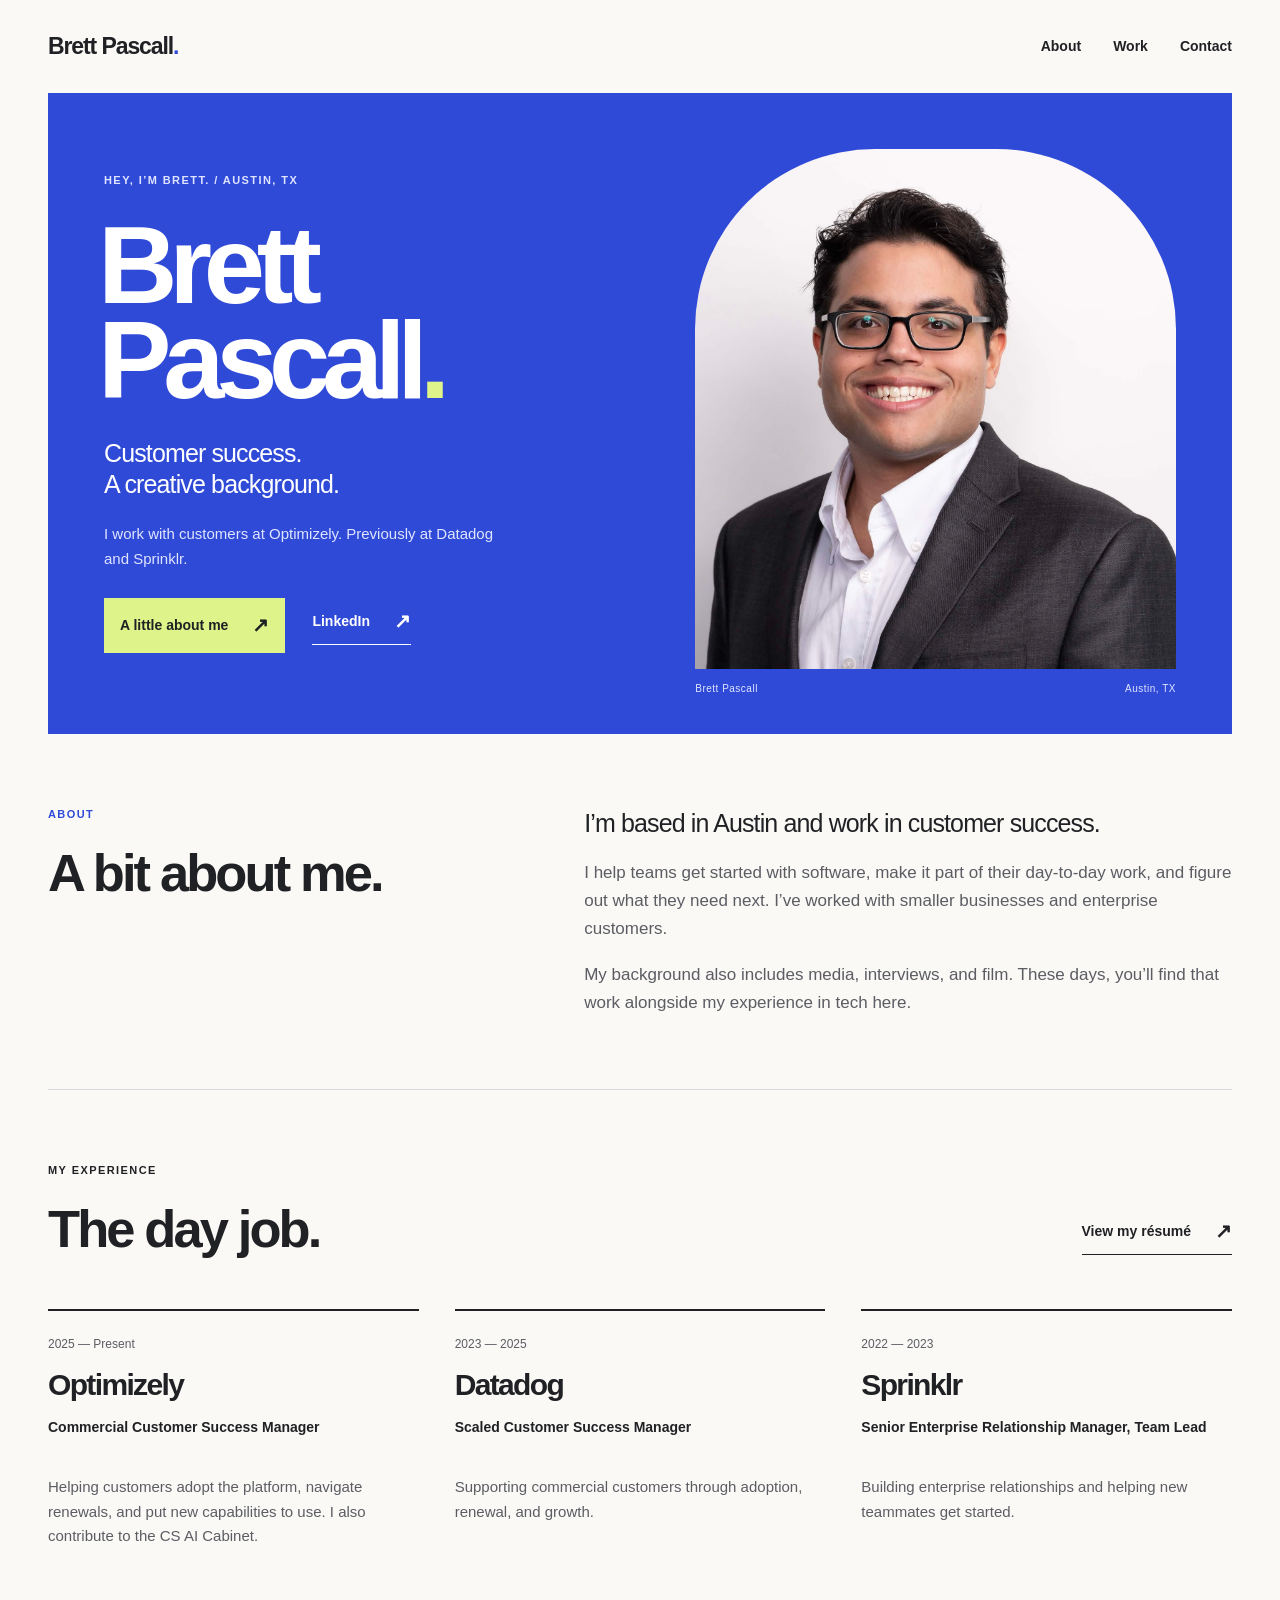
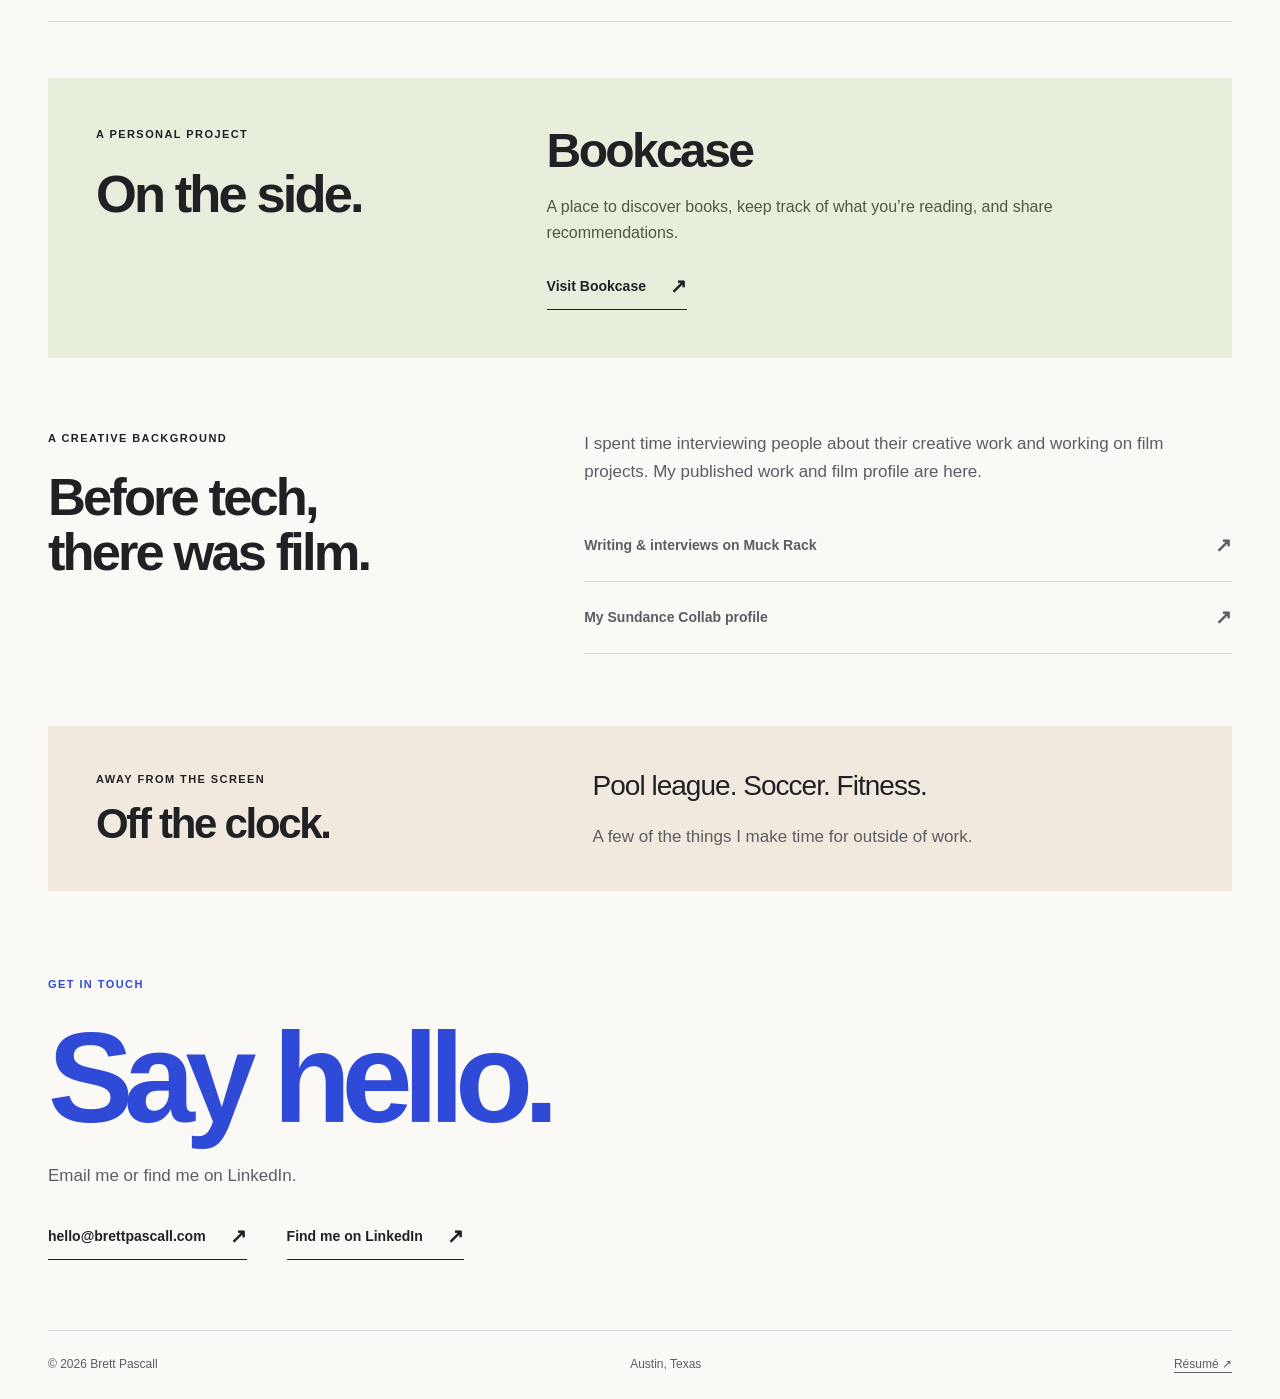
==== commit 6ea5d18e: "Refresh site with bolder design and correct personal copy" ====
--- a/index.html
+++ b/index.html
@@ -13,11 +13,11 @@
     <meta property="og:image" content="https://brettpascall.com/assets/brett-pascall.jpg">
     <meta name="twitter:card" content="summary_large_image">
     <link rel="icon" href="data:image/svg+xml,%3Csvg xmlns='http://www.w3.org/2000/svg' viewBox='0 0 64 64'%3E%3Crect width='64' height='64' rx='14' fill='%231d1b18'/%3E%3Ctext x='32' y='39' text-anchor='middle' font-family='Georgia,serif' font-size='24' fill='%23fff'%3EBP%3C/text%3E%3C/svg%3E">
-    <link rel="stylesheet" href="styles.css?v=20261107">
+    <link rel="stylesheet" href="styles.css?v=20261107b">
   </head>
   <body>
     <div id="app"></div><noscript><main><h1>Brett Pascall</h1><p>Customer success manager in Austin, Texas.</p><p><a href="mailto:hello@brettpascall.com">Get in touch</a> or <a href="https://www.linkedin.com/in/brett-pascall/">find me on LinkedIn</a>.</p><p>Enable JavaScript to view the full site.</p></main></noscript>
-    <script src="js/data.js?v=20261107"></script>
-    <script src="js/site.js?v=20261107"></script>
+    <script src="js/data.js?v=20261107b"></script>
+    <script src="js/site.js?v=20261107b"></script>
   </body>
 </html>
--- a/styles.css
+++ b/styles.css
@@ -1,9 +1,166 @@
 @charset "UTF-8";
-:root{--paper:#f7f6f2;--ink:#272e2a;--muted:#646a64;--green:#345747;--line:#dcded5;--serif:Georgia,'Times New Roman',serif;--sans:-apple-system,BlinkMacSystemFont,'Segoe UI',sans-serif}
-*{box-sizing:border-box}html{scroll-behavior:smooth;scroll-padding-top:36px}body{margin:0;background:var(--paper);color:var(--ink);font:17px/1.7 var(--sans);-webkit-font-smoothing:antialiased}a{color:inherit;text-decoration:none}a:hover{color:var(--green)}a:focus-visible,button:focus-visible{outline:2px solid var(--green);outline-offset:6px}::selection{background:#d8e2d6}h1,h2,h3,p,figure{margin:0}h1,h2,h3{font-weight:400}h1,h2{font-family:var(--serif);letter-spacing:-.045em;line-height:1.12}h2{font-size:42px}p+p{margin-top:20px}main,.site-nav,.site-footer{max-width:1120px;margin-inline:auto}.site-nav{display:flex;align-items:center;justify-content:space-between;padding:35px 0;border-bottom:1px solid var(--line)}.brand{font-family:var(--serif);font-size:26px;letter-spacing:-1px}.brand-dot,.accent{color:var(--green)}.site-nav nav{display:flex;gap:32px;font-size:14px}.site-nav nav a:hover{text-decoration:underline;text-underline-offset:5px}.skip-link{position:fixed;top:-100px;left:20px;background:var(--paper);z-index:10;padding:10px}.skip-link:focus{top:15px}.eyebrow{font-size:11px;font-weight:600;letter-spacing:.14em;text-transform:uppercase;color:var(--green);line-height:1.5;margin-bottom:22px}.hero{display:grid;grid-template-columns:1.14fr 1fr;gap:70px;align-items:center;padding:72px 0 85px}.hero h1{font-size:86px;margin-left:-4px;margin-bottom:25px;white-space:nowrap}.hero-intro{font-family:var(--serif);font-size:32px;letter-spacing:-.025em;line-height:1.3}.hero-note{max-width:435px;font-size:16px;color:var(--muted);line-height:1.85;margin-top:23px}.hero-links{display:flex;gap:28px;flex-wrap:wrap;margin-top:32px}.text-link{display:inline-flex;align-items:center;gap:18px;font-size:14px;font-weight:500;border-bottom:1px solid #aebbad;padding-bottom:4px}.text-link:hover{border-bottom-color:var(--green)}.text-link span{font-size:18px;transition:transform .15s}.text-link:hover span{transform:translate(2px,-2px)}.portrait img{width:100%;height:510px;object-fit:cover;object-position:55% center;display:block;border-radius:3px}.portrait figcaption{display:flex;justify-content:space-between;font-size:11px;color:var(--muted);letter-spacing:.03em;padding-top:12px}.section{border-top:1px solid var(--line);padding:64px 0}.section-grid{display:grid;grid-template-columns:1fr 1.45fr;gap:90px}.section h2{margin-bottom:25px}.prose{max-width:650px;color:var(--muted)}.prose .lead,.lead{color:var(--ink);font-size:23px;font-family:var(--serif);line-height:1.5;letter-spacing:-.015em}.job{padding:25px 0;border-bottom:1px solid var(--line)}.job:first-child{padding-top:0}.job:last-child{border:0;padding-bottom:0}.job-heading{display:flex;justify-content:space-between;align-items:baseline;gap:20px}.job h3{font-size:23px;font-family:var(--serif);letter-spacing:-.02em}.job-heading span{font-size:12px;color:var(--muted);white-space:nowrap}.job .job-role{font-size:13px;color:var(--green);margin-top:4px}.job p{font-size:15px;color:var(--muted);line-height:1.7;margin-top:12px}.bookcase{background:#e9eee5;padding:36px 40px;border-radius:3px}.bookcase .eyebrow{margin-bottom:18px}.bookcase h3{font-size:42px;font-family:var(--serif);letter-spacing:-.03em;line-height:1.1}.bookcase p:not(.eyebrow){font-size:16px;color:#4c5b4e;margin-top:18px;line-height:1.8}.bookcase .text-link{margin-top:25px}.profile-links{display:flex;flex-direction:column;align-items:flex-start;gap:20px;margin-top:28px}.outside .prose{align-self:center}.contact{background:#e9eee5;border-radius:3px;text-align:center;padding:60px 24px 65px;margin-top:10px;margin-bottom:60px}.contact h2{font-size:52px}.contact p:not(.eyebrow){color:var(--muted);font-size:16px;margin-top:18px}.contact-links{display:flex;gap:35px;justify-content:center;flex-wrap:wrap;margin-top:28px}.site-footer{display:flex;align-items:center;gap:30px;justify-content:space-between;padding:0 0 30px;color:var(--muted);font-size:12px}.site-footer a{text-decoration:underline;text-underline-offset:4px}.page{padding:65px 0 80px;min-height:60vh}.page h1{font-size:66px;margin:25px 0}.page__header>p{max-width:760px;color:var(--muted)}.page__crumb{font-size:13px}.page__crumb a{text-decoration:underline}.resume-contact{display:flex;gap:25px;margin-top:20px;font-size:14px}.resume-contact a{text-decoration:underline}.resume-section{margin-top:50px;border-top:1px solid var(--line);padding-top:35px}.resume-section h2{font-size:34px;margin-bottom:25px}.resume-job{padding:26px 0;border-bottom:1px solid var(--line);display:grid;grid-template-columns:1fr auto;gap:20px}.resume-job h3{font-size:21px;font-family:var(--serif)}.resume-job p{color:var(--green)}.resume-job__meta{display:flex;flex-direction:column;font-size:13px;color:var(--muted);text-align:right}.resume-job ul{grid-column:1/-1;color:var(--muted);padding-left:20px;margin:0;font-size:16px}.resume-job li+li{margin-top:10px}.resume-grid{display:grid;grid-template-columns:1fr 1fr;gap:40px}.resume-card+.resume-card{margin-top:20px}.resume-card h3,.resume-skills h3{font-size:18px}.resume-card p,.resume-skills p{font-size:15px;color:var(--muted)}.resume-skills{display:grid;grid-template-columns:repeat(3,1fr);gap:30px}.page--post{max-width:760px}.page--post h1{font-size:56px}.page--post .prose{margin-top:40px}.page>.lead{margin-bottom:25px}#main:focus{outline:none}
-@media(min-width:1600px){main,.site-nav,.site-footer{max-width:1200px}.hero{gap:100px;padding-block:85px 95px}.portrait img{height:545px}.hero h1{font-size:92px}}
-@media(max-width:1200px){main,.site-nav,.site-footer{margin-inline:6%}.hero{gap:40px}.hero h1{font-size:72px}.portrait img{height:470px}.section-grid{gap:60px}}
-@media(max-width:850px){.hero{gap:30px}.hero h1{font-size:58px}.hero-intro{font-size:27px}.portrait img{height:425px}.hero-links{gap:20px}.section-grid{grid-template-columns:1fr 1.5fr;gap:40px}h2{font-size:34px}.job-heading{align-items:flex-start;flex-direction:column;gap:2px}}
-@media(max-width:620px){body{font-size:16px}main,.site-nav,.site-footer{margin-inline:24px}.site-nav{padding:22px 0}.brand{font-size:23px}.site-nav nav{gap:17px;font-size:12px}.hero{grid-template-columns:1fr;padding:45px 0;gap:35px}.hero h1{font-size:clamp(48px,16vw,64px);margin-bottom:20px}.hero .eyebrow{font-size:10px;margin-bottom:19px}.hero-intro{font-size:30px}.desktop-break{display:none}.hero-note{max-width:none;font-size:16px}.hero-links{margin-top:25px}.portrait img{height:auto;aspect-ratio:1.08;object-position:55% 40%}.section{padding:40px 0}.section-grid{grid-template-columns:1fr;gap:12px}.section h2{font-size:34px;margin-bottom:15px}.section h2 br{display:none}.section .eyebrow{margin-bottom:14px}.section-grid>div>.text-link{margin-bottom:24px}.prose .lead{font-size:23px}.job-heading{flex-direction:row;align-items:baseline}.job h3{font-size:23px}.job-heading span{font-size:11px}.bookcase{padding:28px;margin-top:10px}.contact{padding:42px 23px;margin:10px 0 35px}.contact h2{font-size:40px}.contact-links{gap:20px;flex-direction:column;align-items:center}.site-footer{flex-wrap:wrap;gap:8px 20px;font-size:11px}.site-footer span:first-child{flex:1 0 60%}.site-footer span:nth-child(2){display:none}.page{padding:40px 0}.page h1{font-size:48px}.resume-job{grid-template-columns:1fr;gap:10px}.resume-job__meta{text-align:left}.resume-job ul{grid-column:auto}.resume-grid,.resume-skills{grid-template-columns:1fr}.page--post h1{font-size:42px}}
-@media(prefers-reduced-motion:reduce){html{scroll-behavior:auto}*{transition:none!important}}
-@media print{body{background:#fff;font-size:11pt}.site-nav,.site-footer,.skip-link,.page__crumb{display:none}.page{padding:0;margin:0;max-width:none}.resume-section{margin-top:22px;padding-top:15px}.resume-job{break-inside:avoid}.resume-job li{font-size:10pt}.page h1{font-size:30pt}}
+:root {
+  --paper: #faf9f6;
+  --ink: #202124;
+  --muted: #5b5d63;
+  --blue: #304ad8;
+  --green: var(--blue);
+  --line: #d8d9dd;
+  --sans: 'Arial', 'Helvetica Neue', sans-serif;
+}
+* { box-sizing: border-box; }
+html { scroll-behavior: smooth; scroll-padding-top: 30px; }
+body { margin: 0; background: var(--paper); color: var(--ink); font: 17px/1.65 var(--sans); -webkit-font-smoothing: antialiased; }
+a { color: inherit; text-decoration: none; }
+a:focus-visible { outline: 3px solid #ec9b30; outline-offset: 6px; }
+::selection { background: #e0f288; color: #202124; }
+h1,h2,h3,p,figure { margin: 0; }
+h1,h2,h3 { font-weight: 700; letter-spacing: -.055em; line-height: 1.04; }
+h2 { font-size: clamp(38px,4.1vw,58px); }
+p+p { margin-top: 18px; }
+main,.site-nav,.site-footer { width: min(1280px,calc(100% - 96px)); margin-inline: auto; }
+.site-nav { display: flex; align-items: center; justify-content: space-between; padding: 27px 0; }
+.brand { font-size: 23px; font-weight: 750; letter-spacing: -1.1px; }
+.brand-dot { color: var(--blue); }
+.site-nav nav { display: flex; gap: 32px; font-size: 14px; font-weight: 600; }
+.site-nav nav a { padding-block: 8px; }
+.site-nav nav a:hover { color: var(--blue); }
+.skip-link { position: fixed; top: -100px; left: 20px; background: var(--paper); z-index: 10; padding: 10px; }
+.skip-link:focus { top: 15px; }
+.eyebrow { font-size: 11px; font-weight: 600; letter-spacing: .13em; text-transform: uppercase; line-height: 1.5; margin-bottom: 24px; }
+.hero { background: var(--blue); color: white; display: grid; grid-template-columns: 1.13fr 1fr; gap: 48px; padding: 56px 56px 36px; align-items: center; }
+.hero-copy { padding-bottom: 22px; }
+.hero .eyebrow { color: #dfe4ff; margin-bottom: 28px; }
+.hero h1 { font-size: clamp(70px,8.6vw,122px); line-height: .87; letter-spacing: -.075em; margin: 0 0 30px -6px; }
+.accent { color: #def389; }
+.hero-intro { font-size: 25px; font-weight: 500; line-height: 1.25; letter-spacing: -.035em; }
+.hero-note { color: #e0e5ff; font-size: 15px; max-width: 400px; line-height: 1.7; margin-top: 20px; }
+.hero-links { display: flex; align-items: center; gap: 27px; flex-wrap: wrap; margin-top: 26px; }
+.text-link { display: inline-flex; align-items: center; justify-content: space-between; gap: 24px; font-size: 14px; font-weight: 600; padding-bottom: 6px; border-bottom: 1px solid currentColor; }
+.text-link span { font-size: 20px; transition: transform .18s; }
+.text-link:hover span { transform: translate(3px,-3px); }
+.hero-links .text-link:first-child { background: #def389; color: #202124; border: 0; padding: 11px 16px; }
+.portrait { align-self: stretch; display: flex; flex-direction: column; justify-content: center; }
+.portrait img { width: 100%; height: 520px; object-fit: cover; object-position: 55% center; display: block; border-radius: 180px 180px 0 0; }
+.portrait figcaption { display: flex; justify-content: space-between; padding-top: 12px; font-size: 10px; color: #e0e5ff; letter-spacing: .05em; }
+.section { padding: 72px 0; border-bottom: 1px solid var(--line); }
+.section-grid { display: grid; grid-template-columns: 1fr 1.42fr; gap: 80px; }
+.section h2 { margin-bottom: 24px; }
+.prose { color: var(--muted); }
+.prose .lead,.lead { color: var(--ink); font-size: 25px; line-height: 1.4; font-weight: 500; letter-spacing: -.035em; }
+#about .eyebrow { color: var(--blue); }
+#work { grid-template-columns: 1fr; gap: 28px; }
+#work>div:first-child { position: relative; }
+#work>div:first-child>.text-link { position: absolute; bottom: 26px; right: 0; }
+.experience-list { display: grid; grid-template-columns: repeat(3,1fr); gap: 36px; }
+.job { border-top: 2px solid var(--ink); padding: 24px 0 0; }
+.job-heading { display: flex; flex-direction: column-reverse; gap: 14px; }
+.job h3 { font-size: 30px; }
+.job-heading>span { font-size: 12px; color: var(--muted); }
+.job .job-role { color: var(--ink); font-size: 14px; font-weight: 600; margin-top: 17px; line-height: 1.5; min-height: 44px; }
+.job p { font-size: 15px; color: var(--muted); margin-top: 14px; }
+#projects { background: #e7eedb; margin-top: 56px; border: none; padding: 48px; grid-template-columns: .9fr 1.45fr; gap: 55px; }
+#projects h2 { margin: 0; }
+.bookcase { padding: 0; }
+.bookcase>.eyebrow { display: none; }
+.bookcase h3 { font-size: 48px; }
+.bookcase p { color: #4e5747; font-size: 16px; margin-top: 18px; max-width: 550px; }
+.bookcase .text-link { margin-top: 23px; }
+#media { border-bottom: none; }
+.profile-links { display: flex; flex-direction: column; align-items: stretch; gap: 0; margin-top: 24px; }
+.profile-links .text-link { padding: 19px 0; border-color: var(--line); }
+.profile-links .text-link:hover { color: var(--blue); }
+.outside { background: #f2e9de; padding: 40px 48px; border: none; align-items: center; }
+.outside .eyebrow { margin-bottom: 14px; }
+.outside h2 { font-size: 42px; margin: 0; }
+.outside .lead { font-size: 28px; }
+.contact { padding: 85px 0 70px; }
+.contact .eyebrow { color: var(--blue); }
+.contact h2 { font-size: clamp(65px,10vw,128px); line-height: .95; letter-spacing: -.075em; color: var(--blue); }
+.contact p:not(.eyebrow) { margin-top: 24px; color: var(--muted); }
+.contact-links { display: flex; gap: 40px; flex-wrap: wrap; margin-top: 30px; }
+.site-footer { border-top: 1px solid var(--line); display: flex; align-items: center; justify-content: space-between; gap: 20px; padding: 24px 0; font-size: 12px; color: var(--muted); }
+.site-footer a { text-decoration: underline; text-underline-offset: 4px; }
+.page { padding: 55px 0 80px; min-height: 65vh; }
+.page h1 { font-size: clamp(48px,7vw,80px); margin: 25px 0; }
+.page__header>p { max-width: 760px; color: var(--muted); }
+.page__crumb { font-size: 13px; }
+.page__crumb a { text-decoration: underline; }
+.resume-contact { display: flex; gap: 25px; margin-top: 20px; font-size: 14px; }
+.resume-contact a { text-decoration: underline; }
+.resume-section { margin-top: 50px; border-top: 1px solid var(--line); padding-top: 35px; }
+.resume-section h2 { font-size: 34px; margin-bottom: 25px; }
+.resume-job { padding: 26px 0; border-bottom: 1px solid var(--line); display: grid; grid-template-columns: 1fr auto; gap: 20px; }
+.resume-job h3 { font-size: 22px; letter-spacing: -.025em; }
+.resume-job p { color: var(--blue); }
+.resume-job__meta { display: flex; flex-direction: column; font-size: 13px; color: var(--muted); text-align: right; }
+.resume-job ul { grid-column: 1/-1; color: var(--muted); padding-left: 20px; margin: 0; font-size: 16px; }
+.resume-job li+li { margin-top: 10px; }
+.resume-grid { display: grid; grid-template-columns: 1fr 1fr; gap: 40px; }
+.resume-card+.resume-card { margin-top: 20px; }
+.resume-card h3,.resume-skills h3 { font-size: 18px; line-height: 1.4; letter-spacing: -.025em; }
+.resume-card p,.resume-skills p { font-size: 15px; color: var(--muted); }
+.resume-skills { display: grid; grid-template-columns: repeat(3,1fr); gap: 30px; }
+.page--post { max-width: 760px; }
+.page--post h1 { font-size: 56px; }
+.page--post .prose { margin-top: 40px; }
+.page>.lead { margin-bottom: 25px; }
+#main:focus { outline: none; }
+@media (max-width: 1000px) {
+  main,.site-nav,.site-footer { width: calc(100% - 64px); }
+  .hero { padding: 36px 32px 26px; gap: 30px; }
+  .hero h1 { font-size: 88px; }
+  .portrait img { height: 480px; }
+  .hero-intro { font-size: 22px; }
+  .section-grid { gap: 45px; }
+  .experience-list { gap: 24px; }
+  .job h3 { font-size: 26px; }
+}
+@media (max-width: 720px) {
+  main,.site-nav,.site-footer { width: calc(100% - 40px); }
+  .site-nav { padding: 21px 0; }
+  .brand { font-size: 20px; }
+  .site-nav nav { gap: 16px; font-size: 12px; }
+  .hero { grid-template-columns: 1fr; gap: 28px; padding: 32px 26px 22px; }
+  .hero-copy { padding: 0; }
+  .hero h1 { font-size: clamp(64px,17vw,106px); margin-left: -3px; margin-bottom: 26px; }
+  .hero .eyebrow { font-size: 10px; margin-bottom: 25px; }
+  .hero-intro { font-size: 24px; }
+  .hero-note { max-width: none; font-size: 15px; }
+  .hero-links { gap: 22px; }
+  .hero-links .text-link { font-size: 12px; gap: 12px; }
+  .portrait img { height: auto; aspect-ratio: 1; border-radius: 150px 150px 0 0; object-position: 55% 35%; }
+  .section { padding: 44px 0; }
+  .section-grid { grid-template-columns: 1fr; gap: 13px; }
+  .section h2 { font-size: 39px; margin-bottom: 17px; }
+  .section h2 br { display: none; }
+  .section .eyebrow { margin-bottom: 15px; }
+  .prose .lead { font-size: 23px; }
+  #work { gap: 25px; }
+  #work>div:first-child>.text-link { position: static; margin-top: 6px; }
+  .experience-list { grid-template-columns: 1fr; gap: 30px; }
+  .job { padding-top: 19px; }
+  .job-heading { flex-direction: row; align-items: baseline; justify-content: space-between; }
+  .job-heading>span { font-size: 11px; }
+  .job h3 { font-size: 28px; }
+  .job .job-role { min-height: 0; margin-top: 12px; }
+  #projects { grid-template-columns: 1fr; margin-top: 25px; padding: 30px 26px; gap: 24px; }
+  .bookcase h3 { font-size: 40px; }
+  .bookcase p { font-size: 15px; }
+  .profile-links .text-link { font-size: 13px; gap: 15px; }
+  .outside { padding: 30px 26px; gap: 18px; }
+  .outside .lead { font-size: 25px; }
+  .contact { padding: 55px 0 45px; }
+  .contact h2 { font-size: clamp(58px,16vw,90px); }
+  .contact-links { flex-direction: column; align-items: flex-start; gap: 22px; }
+  .site-footer { font-size: 11px; gap: 10px; }
+  .site-footer span:nth-child(2) { display: none; }
+  .page { padding-top: 30px; }
+  .resume-job { grid-template-columns: 1fr; gap: 12px; }
+  .resume-job__meta { text-align: left; }
+  .resume-job ul { grid-column: auto; }
+  .resume-grid,.resume-skills { grid-template-columns: 1fr; }
+  .page--post h1 { font-size: 42px; }
+}
+@media (prefers-reduced-motion: reduce) { html { scroll-behavior: auto; } * { transition: none!important; } }
+@media print { body { background: #fff; font-size: 11pt; } .site-nav,.site-footer,.skip-link,.page__crumb { display: none; } .page { padding: 0; margin: 0; width: 100%; } .resume-section { margin-top: 22px; padding-top: 15px; } .resume-job { break-inside: avoid; } .resume-job li { font-size: 10pt; } .page h1 { font-size: 30pt; } }
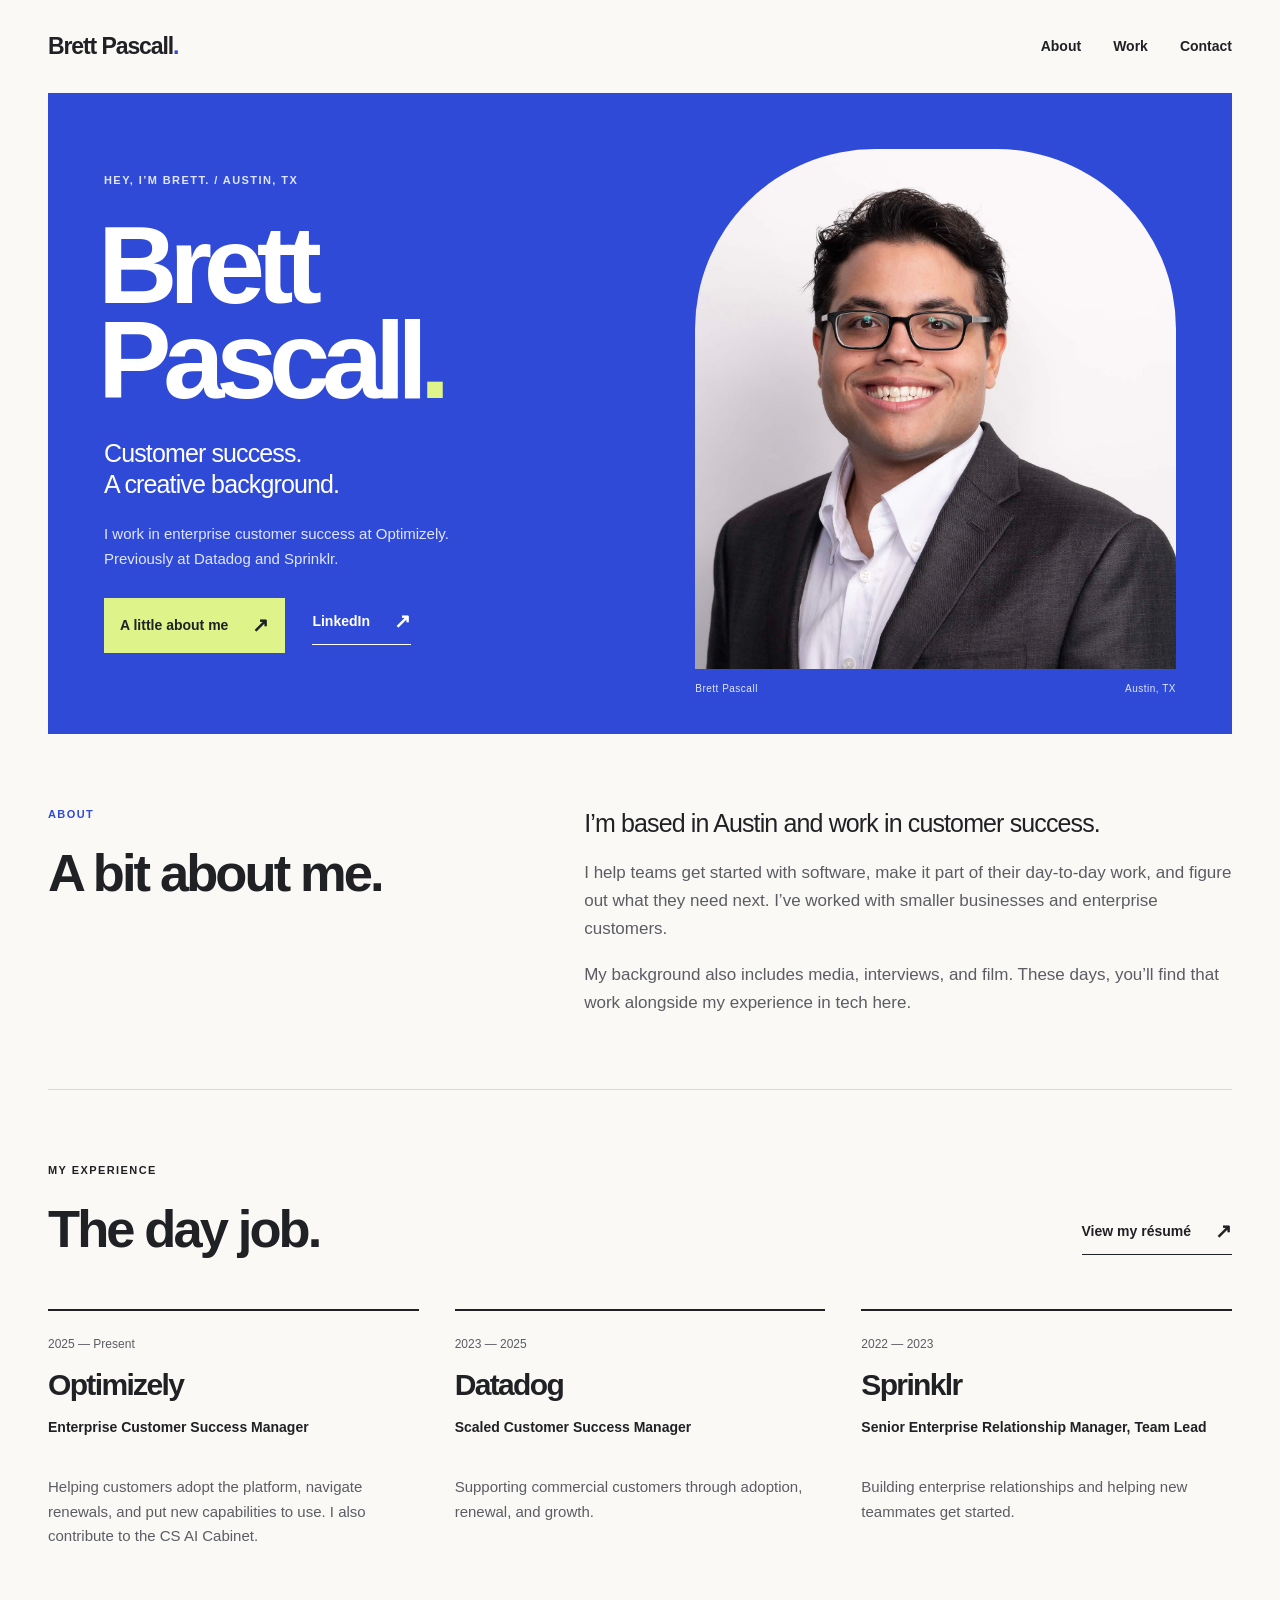
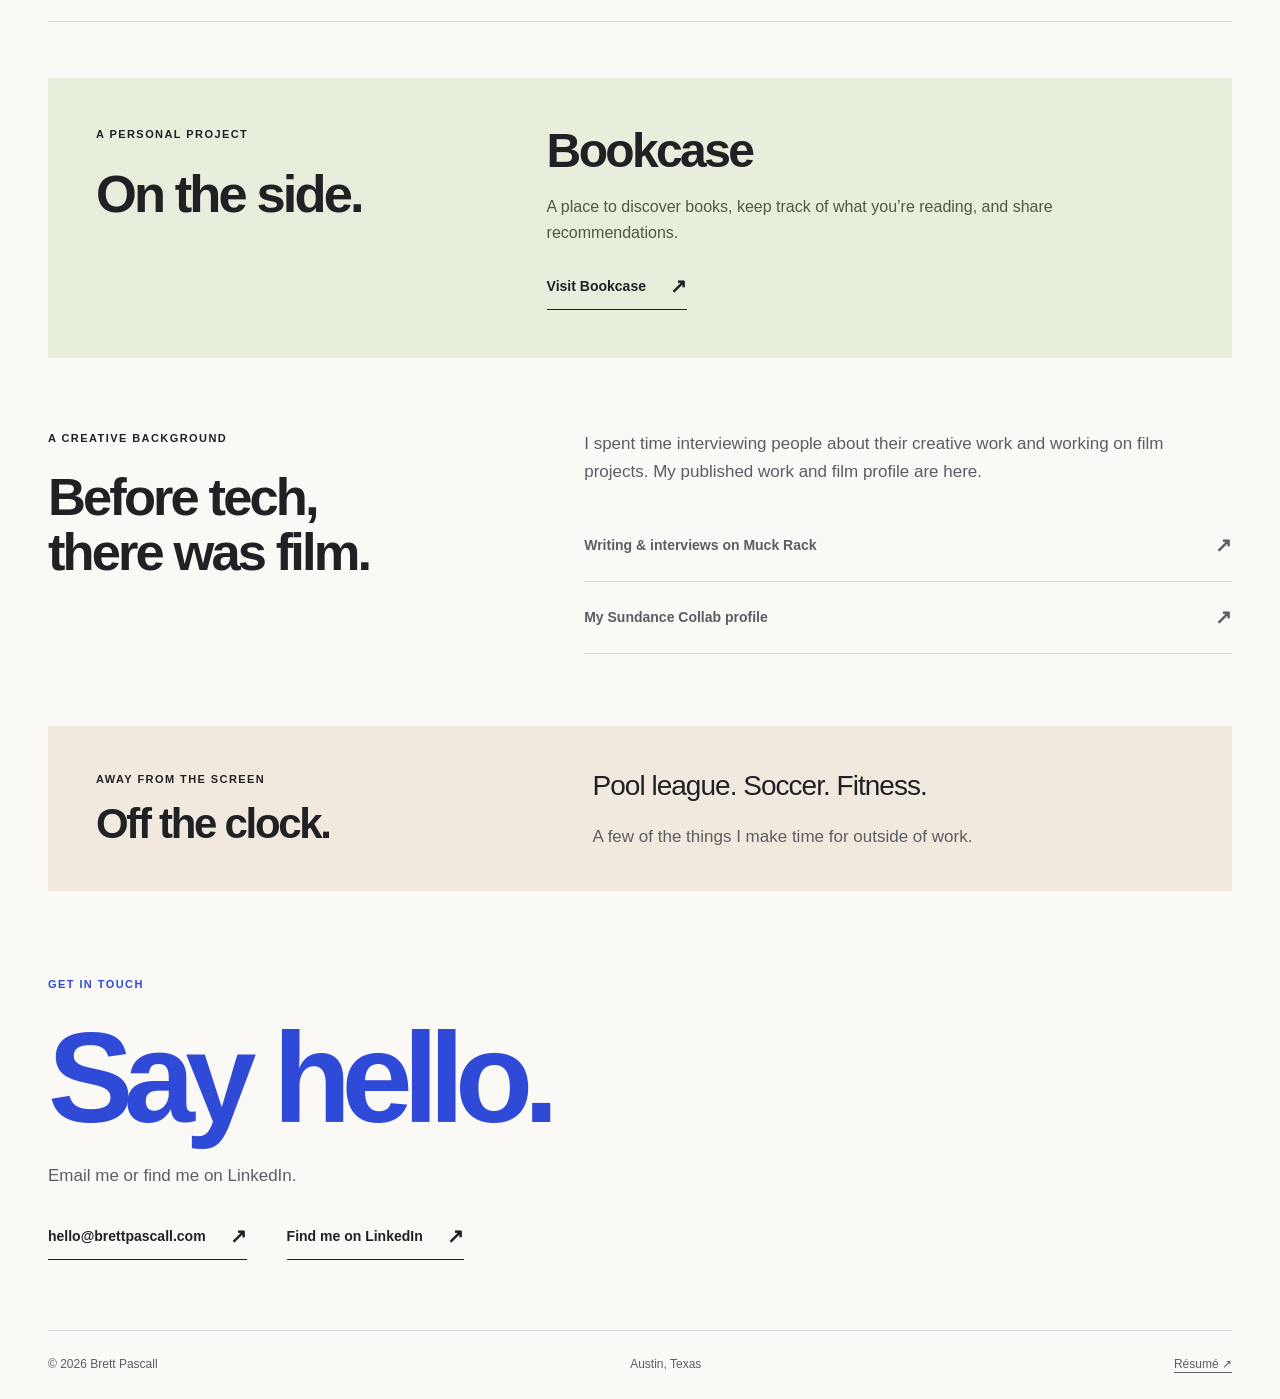
==== commit a51a76a1: "Correct current role to Enterprise Customer Success Manager" ====
--- a/index.html
+++ b/index.html
@@ -13,11 +13,11 @@
     <meta property="og:image" content="https://brettpascall.com/assets/brett-pascall.jpg">
     <meta name="twitter:card" content="summary_large_image">
     <link rel="icon" href="data:image/svg+xml,%3Csvg xmlns='http://www.w3.org/2000/svg' viewBox='0 0 64 64'%3E%3Crect width='64' height='64' rx='14' fill='%231d1b18'/%3E%3Ctext x='32' y='39' text-anchor='middle' font-family='Georgia,serif' font-size='24' fill='%23fff'%3EBP%3C/text%3E%3C/svg%3E">
-    <link rel="stylesheet" href="styles.css?v=20261107b">
+    <link rel="stylesheet" href="styles.css?v=20261107c">
   </head>
   <body>
     <div id="app"></div><noscript><main><h1>Brett Pascall</h1><p>Customer success manager in Austin, Texas.</p><p><a href="mailto:hello@brettpascall.com">Get in touch</a> or <a href="https://www.linkedin.com/in/brett-pascall/">find me on LinkedIn</a>.</p><p>Enable JavaScript to view the full site.</p></main></noscript>
-    <script src="js/data.js?v=20261107b"></script>
-    <script src="js/site.js?v=20261107b"></script>
+    <script src="js/data.js?v=20261107c"></script>
+    <script src="js/site.js?v=20261107c"></script>
   </body>
 </html>
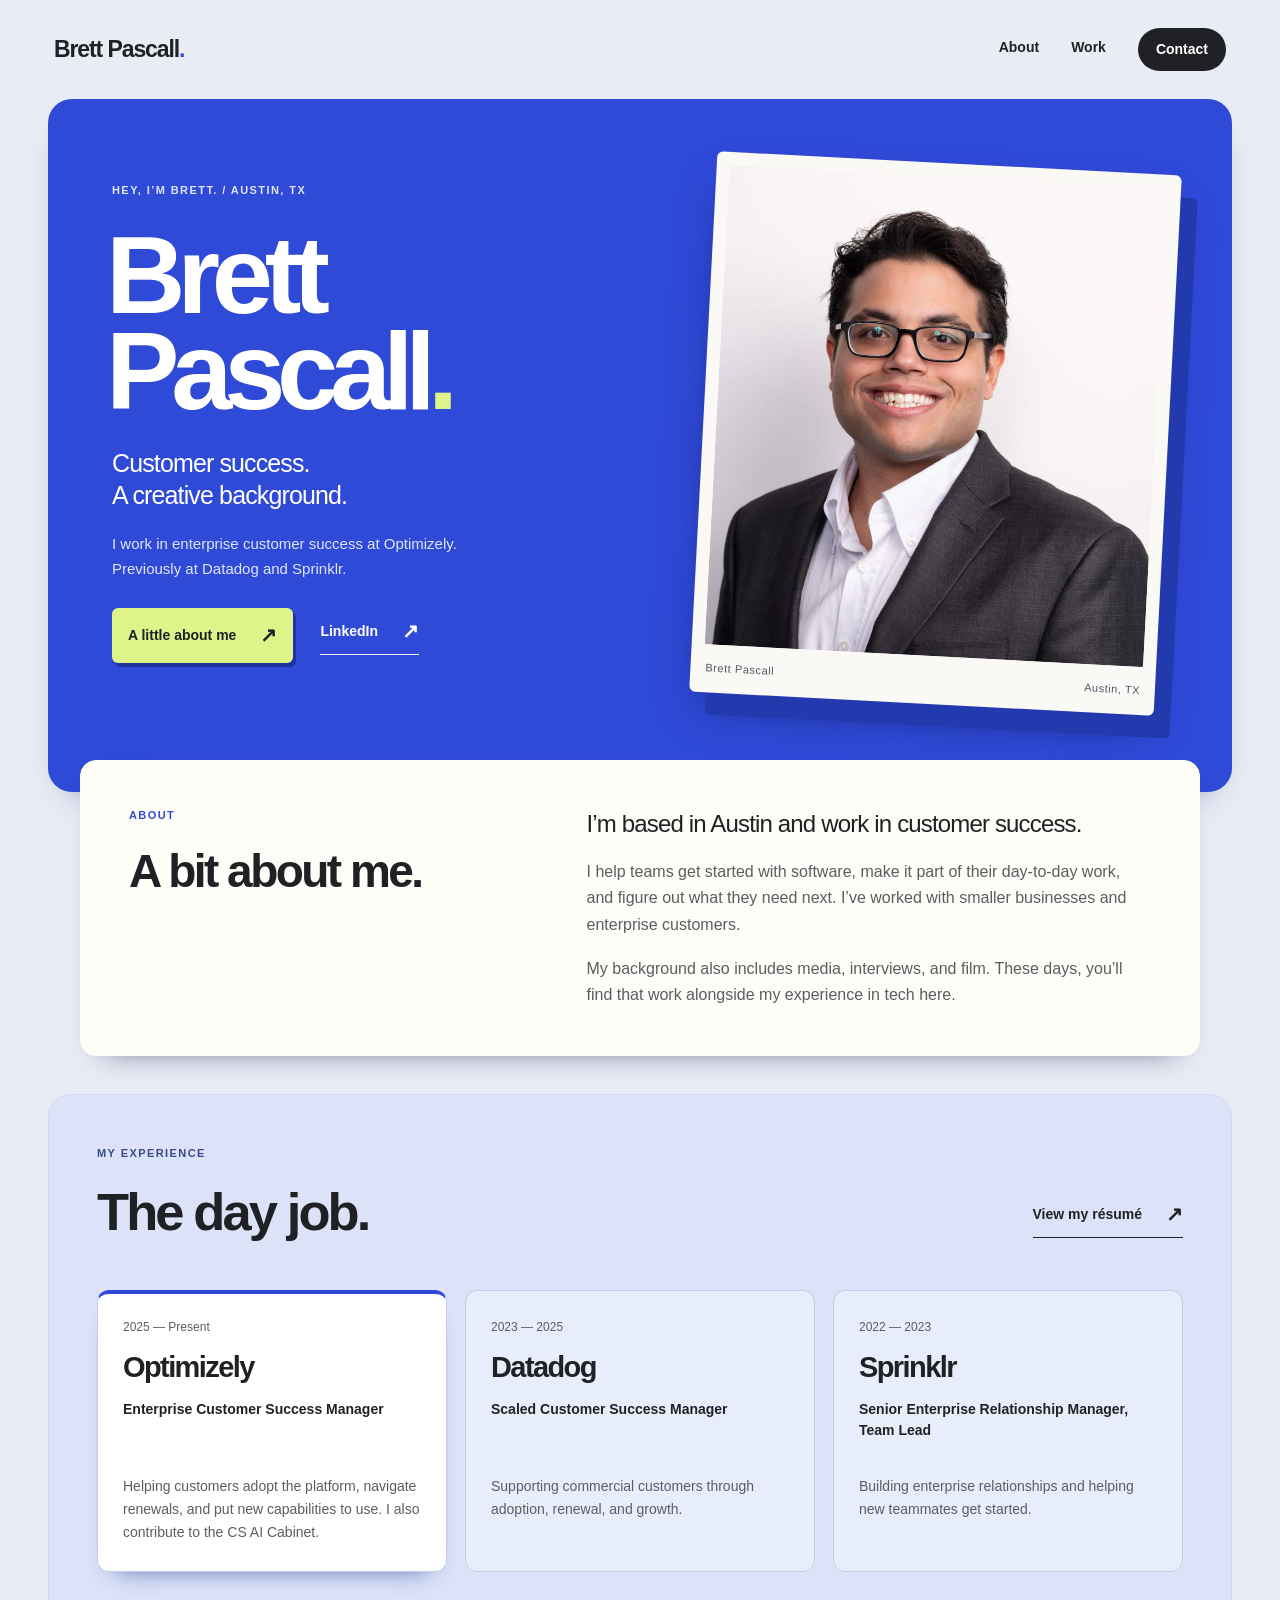
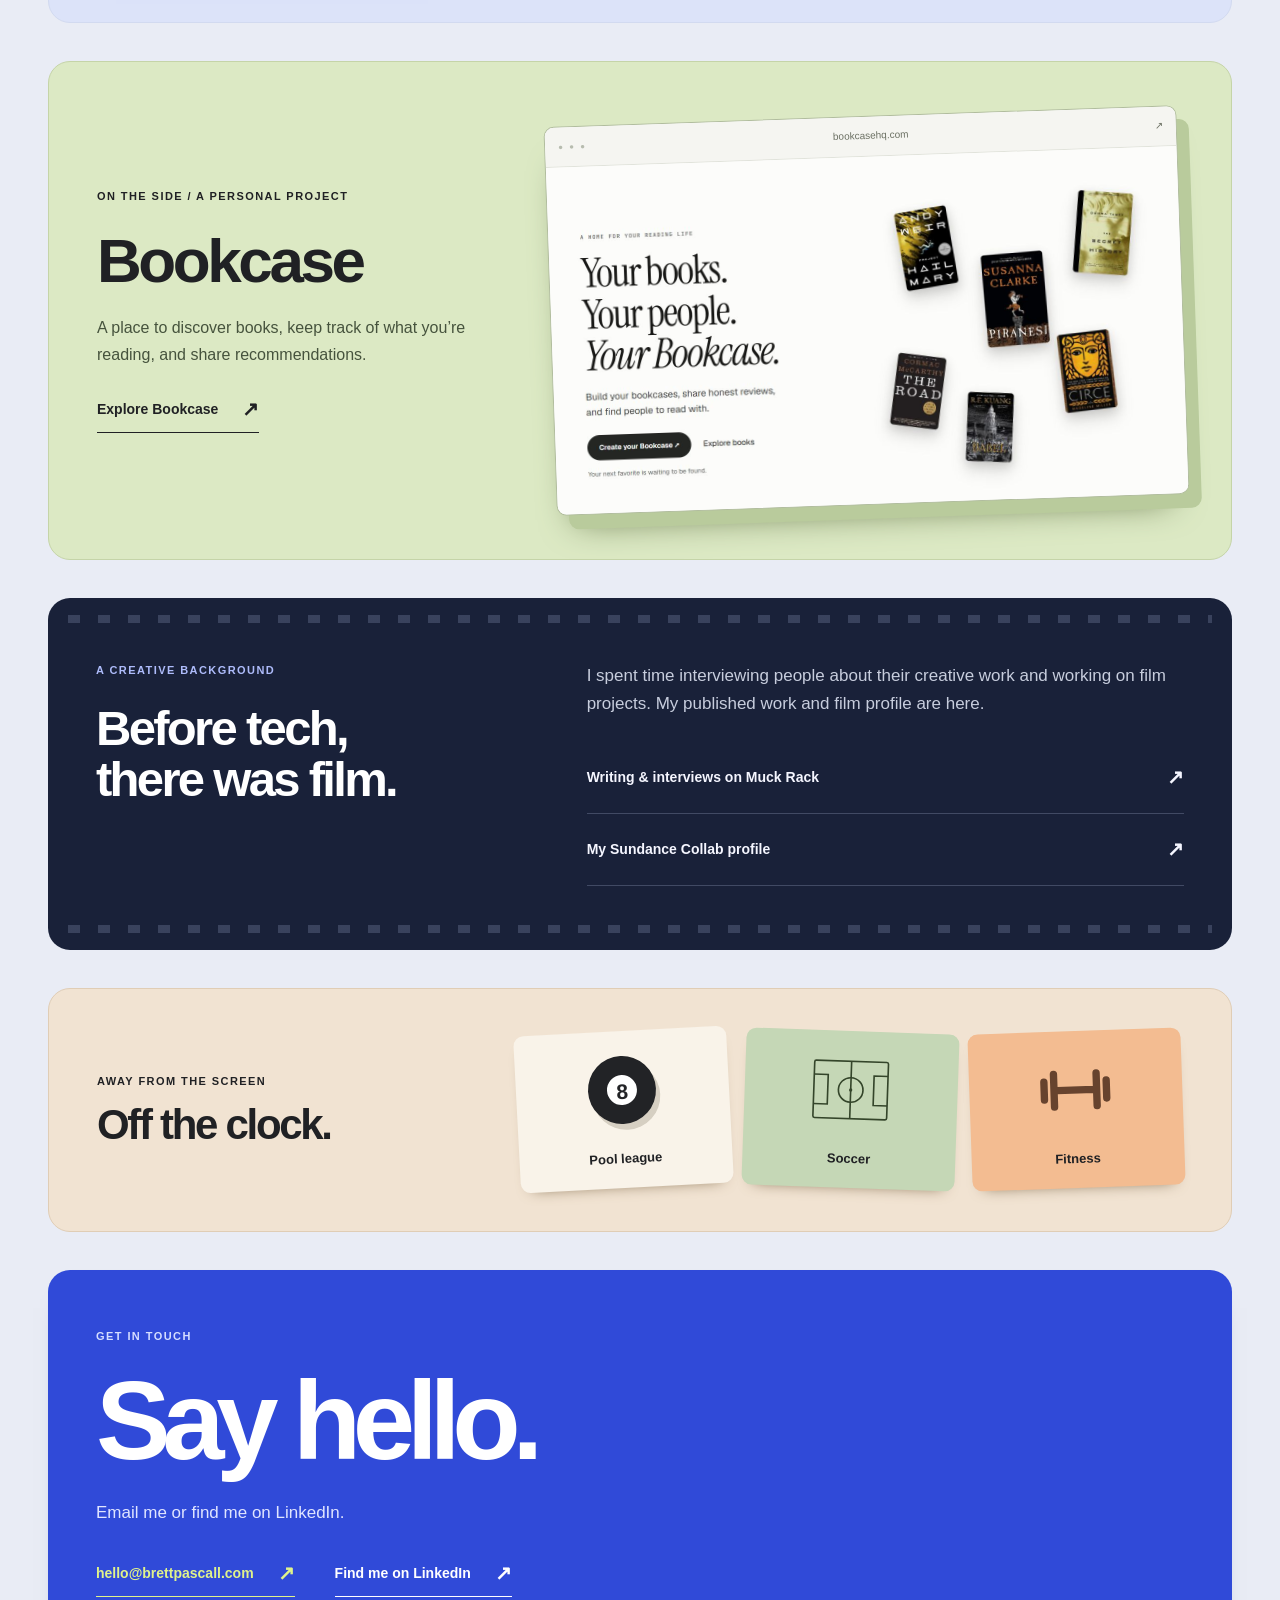
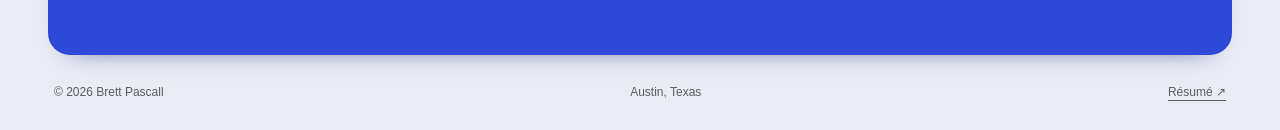
==== commit 097bd2fa: "Add layered surfaces and visual depth to personal site" ====
--- a/index.html
+++ b/index.html
@@ -13,11 +13,12 @@
     <meta property="og:image" content="https://brettpascall.com/assets/brett-pascall.jpg">
     <meta name="twitter:card" content="summary_large_image">
     <link rel="icon" href="data:image/svg+xml,%3Csvg xmlns='http://www.w3.org/2000/svg' viewBox='0 0 64 64'%3E%3Crect width='64' height='64' rx='14' fill='%231d1b18'/%3E%3Ctext x='32' y='39' text-anchor='middle' font-family='Georgia,serif' font-size='24' fill='%23fff'%3EBP%3C/text%3E%3C/svg%3E">
-    <link rel="stylesheet" href="styles.css?v=20261107c">
+    <link rel="stylesheet" href="styles.css?v=20261107d">
+    <link rel="stylesheet" href="depth.css?v=20261107d">
   </head>
   <body>
     <div id="app"></div><noscript><main><h1>Brett Pascall</h1><p>Customer success manager in Austin, Texas.</p><p><a href="mailto:hello@brettpascall.com">Get in touch</a> or <a href="https://www.linkedin.com/in/brett-pascall/">find me on LinkedIn</a>.</p><p>Enable JavaScript to view the full site.</p></main></noscript>
-    <script src="js/data.js?v=20261107c"></script>
-    <script src="js/site.js?v=20261107c"></script>
+    <script src="js/data.js?v=20261107d"></script>
+    <script src="js/site.js?v=20261107d"></script>
   </body>
 </html>
--- a/depth.css
+++ b/depth.css
@@ -0,0 +1,126 @@
+/* Layered surfaces carry the blue palette through the whole homepage. */
+:root { --paper: #e9ecf5; --line: #cdd3e3; }
+body { background: var(--paper); }
+.site-nav { padding: 28px 6px; }
+.site-nav nav a:last-child { background: var(--ink); color: #fff; padding: 10px 18px; border-radius: 30px; }
+.hero { position: relative; isolation: isolate; border-radius: 24px; padding: 64px 64px 88px; gap: 65px; box-shadow: 0 16px 36px -28px #182862; }
+.hero-copy { position: relative; z-index: 1; }
+.hero h1 { font-size: clamp(72px,8.6vw,120px); }
+.hero-links .text-link:first-child { border-radius: 6px; box-shadow: 3px 4px 0 #1f329d; transition: transform .18s,box-shadow .18s; }
+.hero-links .text-link:first-child:hover { transform: translate(-1px,-2px); box-shadow: 5px 7px 0 #1f329d; }
+.portrait { position: relative; padding: 13px 13px 0; background: #faf9f6; border-radius: 6px; transform: rotate(3deg); align-self: center; box-shadow: 17px 22px 0 #2339ae, 0 24px 50px -20px #111c66; }
+.portrait img { border-radius: 2px; height: 480px; }
+.portrait figcaption { color: #4f5665; padding: 14px 2px 16px; font-size: 11px; }
+#about { position: relative; z-index: 2; margin: -32px 32px 0; padding: 46px 48px; background: #fffdf7; border: 1px solid #fff; border-radius: 16px; box-shadow: 0 16px 30px -24px #465172; gap: 60px; }
+#about h2 { font-size: 46px; }
+#about .lead { font-size: 24px; }
+#about .prose>p:not(.lead) { font-size: 16px; }
+#work { margin: 38px 0; padding: 50px 48px; background: #dce3f9; border: 1px solid #d2daf0; border-radius: 22px; gap: 26px; }
+#work .eyebrow { color: #39498c; }
+.experience-list { gap: 18px; align-items: stretch; }
+.experience-list .job { border: 1px solid #c2cdea; background: #e8edfb; padding: 27px 25px; border-radius: 12px; }
+.experience-list .job:first-child { background: #fff; border-top: 4px solid var(--blue); padding-top: 24px; box-shadow: 0 14px 25px -19px #324b98; }
+.experience-list .job h3 { font-size: 29px; }
+.experience-list .job-role { min-height: 62px; }
+.experience-list .job p { font-size: 14px; }
+#projects { position: relative; margin: 0; padding: 54px 48px; border: 1px solid #c5d4a8; border-radius: 22px; background: #dce9c4; grid-template-columns: .85fr 1.35fr; gap: 55px; align-items: center; overflow: hidden; }
+.project-copy h2 { font-size: 62px; }
+.project-copy>p:not(.eyebrow) { font-size: 16px; color: #46533d; margin-top: 22px; }
+.project-copy>.text-link { margin-top: 25px; }
+.project-preview { display: block; position: relative; background: #fff; border: 1px solid #b1bd9e; border-radius: 10px; transform: rotate(-2deg); box-shadow: 12px 14px 0 #b9cb9c,0 25px 35px -20px #5c6e40; transition: transform .2s; overflow: hidden; }
+.project-preview:hover { transform: rotate(0deg) translateY(-4px); }
+.browser-bar { display: flex; gap: 14px; align-items: center; padding: 11px 13px; border-bottom: 1px solid #e1e3db; background: #f5f5f1; font-size: 10px; color: #6b7063; }
+.browser-dots { letter-spacing: 2px; color: #b7bcaf; font-size: 8px; }
+.browser-bar>span:nth-child(2) { flex: 1; text-align: center; }
+.project-preview img { display: block; width: 100%; height: auto; }
+#media { position: relative; overflow: hidden; background: #192139; color: #fff; border-radius: 22px; margin: 38px 0; padding: 64px 48px; gap: 70px; }
+#media::before,#media::after { content: ''; position: absolute; left: 20px; right: 20px; height: 8px; background: repeating-linear-gradient(90deg,#7580a0 0 12px,transparent 12px 30px); opacity: .35; }
+#media::before { top: 17px; }
+#media::after { bottom: 17px; }
+#media .eyebrow { color: #aebcfb; }
+#media h2 { font-size: 49px; }
+#media .prose { color: #c7cddd; }
+#media .profile-links .text-link { color: #f5f6ff; border-color: #414a64; }
+#media .profile-links .text-link:hover { color: #dff38a; }
+.outside { border-radius: 22px; background: #f1e3d2; padding: 42px 48px; border: 1px solid #e0cdb5; grid-template-columns: .8fr 1.4fr; gap: 40px; }
+.hobbies { list-style: none; margin: 0; padding: 0; display: grid; grid-template-columns: repeat(3,1fr); gap: 14px; }
+.hobby { display: flex; flex-direction: column; align-items: center; justify-content: space-between; gap: 24px; padding: 25px 12px 19px; border-radius: 10px; font-weight: 600; font-size: 13px; min-width: 0; box-shadow: 0 8px 15px -12px #745d3c; }
+.hobby--pool { background: #f9f3e9; transform: rotate(-3deg); }
+.hobby--soccer { background: #c5d7b6; transform: rotate(2deg); }
+.hobby--fitness { background: #f3bc91; transform: rotate(-2deg); }
+.pool-ball { display: grid; place-items: center; width: 68px; height: 68px; background: #222326; border-radius: 50%; box-shadow: 4px 6px 0 #d6cfc2; }
+.pool-ball>span { display: grid; place-items: center; width: 30px; height: 30px; border-radius: 50%; background: #fff; color: #222326; font-size: 21px; }
+.soccer-mark,.fitness-mark { display: block; width: 82px; height: 68px; stroke: currentColor; stroke-width: 2; color: #34452a; }
+.fitness-mark { color: #67432e; stroke-width: 9; stroke-linecap: round; }
+.contact { position: relative; background: var(--blue); color: #fff; padding: 58px 48px; margin: 38px 0 0; border-radius: 22px; box-shadow: 0 14px 26px -24px #101f6d; }
+.contact .eyebrow { color: #d5ddff; }
+.contact h2 { color: #fff; font-size: clamp(65px,9vw,112px); }
+.contact p:not(.eyebrow) { color: #e0e5ff; }
+.contact .text-link:first-child { color: #e0f38b; }
+.site-footer { border: none; padding: 28px 6px; }
+.page { background: #fffdf7; padding: 48px; border-radius: 22px; margin-bottom: 20px; }
+@media(max-width:1100px) {
+  .hero { padding: 48px 40px 75px; gap: 40px; }
+  .portrait img { height: 430px; }
+  #about { margin-inline: 22px; padding: 38px 32px; gap: 35px; }
+  #work,#projects,.outside,.contact { padding: 40px 32px; }
+  .experience-list { gap: 12px; }
+  .experience-list .job { padding-inline: 18px; }
+  .experience-list .job h3 { font-size: 26px; }
+  #media { padding: 56px 32px; gap: 40px; }
+  #media h2 { font-size: 43px; }
+  #projects { gap: 35px; }
+}
+@media(max-width:850px) and (min-width:721px) {
+  .hero h1 { font-size: 80px; }
+  .portrait img { height: 390px; }
+  .hero-links { gap: 20px; }
+  .experience-list { grid-template-columns: 1fr; }
+  .experience-list .job-role { min-height: 0; }
+  .job-heading { flex-direction: row; justify-content: space-between; align-items: baseline; }
+  .outside { grid-template-columns: 1fr; gap: 25px; }
+}
+@media(max-width:720px) {
+  main,.site-nav,.site-footer { width: calc(100% - 28px); }
+  .site-nav { padding: 18px 4px; }
+  .site-nav nav { gap: 12px; }
+  .site-nav nav a:last-child { padding: 8px 12px; }
+  .hero { border-radius: 16px; padding: 32px 25px 66px; gap: 32px; }
+  .hero h1 { font-size: clamp(64px,17vw,106px); }
+  .portrait { margin: 0 6px; padding: 9px 9px 0; box-shadow: 9px 12px 0 #2339ae,0 16px 22px -16px #111c66; }
+  .portrait img { height: auto; aspect-ratio: 1.05; border-radius: 2px; }
+  .portrait figcaption { font-size: 10px; padding: 11px 2px 13px; }
+  #about { margin: -25px 10px 0; padding: 28px 23px; border-radius: 12px; gap: 8px; }
+  #about h2 { font-size: 36px; }
+  #about .lead { font-size: 22px; }
+  #about .prose>p:not(.lead) { font-size: 15px; }
+  #work { margin: 24px 0; padding: 30px 22px; border-radius: 16px; gap: 22px; }
+  .experience-list { gap: 14px; }
+  .experience-list .job { padding: 23px 21px; }
+  .experience-list .job:first-child { padding-top: 20px; }
+  .experience-list .job-role { min-height: 0; }
+  .experience-list .job h3 { font-size: 27px; }
+  .job-heading { align-items: flex-start; flex-direction: column-reverse; gap: 10px; }
+  #projects { margin: 0; padding: 32px 25px 40px; gap: 30px; border-radius: 16px; grid-template-columns: 1fr; }
+  #projects h2 { font-size: 46px; }
+  .project-copy>p:not(.eyebrow) { margin-top: 17px; font-size: 15px; }
+  .project-preview { box-shadow: 7px 9px 0 #b9cb9c; margin-right: 4px; }
+  .browser-bar { padding: 8px 10px; font-size: 9px; }
+  #media { margin: 24px 0; padding: 45px 25px; gap: 10px; border-radius: 16px; }
+  #media h2 { font-size: 38px; }
+  #media .prose { font-size: 15px; }
+  .outside { grid-template-columns: 1fr; gap: 28px; padding: 30px 22px; border-radius: 16px; }
+  .outside h2 { font-size: 36px; }
+  .hobbies { gap: 9px; }
+  .hobby { padding: 20px 6px 15px; gap: 20px; font-size: 11px; }
+  .pool-ball { width: 48px; height: 48px; }
+  .pool-ball>span { width: 25px; height: 25px; font-size: 17px; }
+  .soccer-mark,.fitness-mark { width: 58px; height: 48px; }
+  .contact { margin-top: 24px; padding: 37px 25px; border-radius: 16px; }
+  .contact h2 { font-size: clamp(54px,15vw,85px); }
+  .contact-links { gap: 20px; }
+  .contact .text-link { font-size: 13px; gap: 14px; }
+  .page { padding: 28px 22px; }
+}
+@media(prefers-reduced-motion:reduce) { .project-preview,.hero-links .text-link { transition: none; } }
+@media print { .page { border-radius: 0; padding: 0; width: 100%; background: white; } }
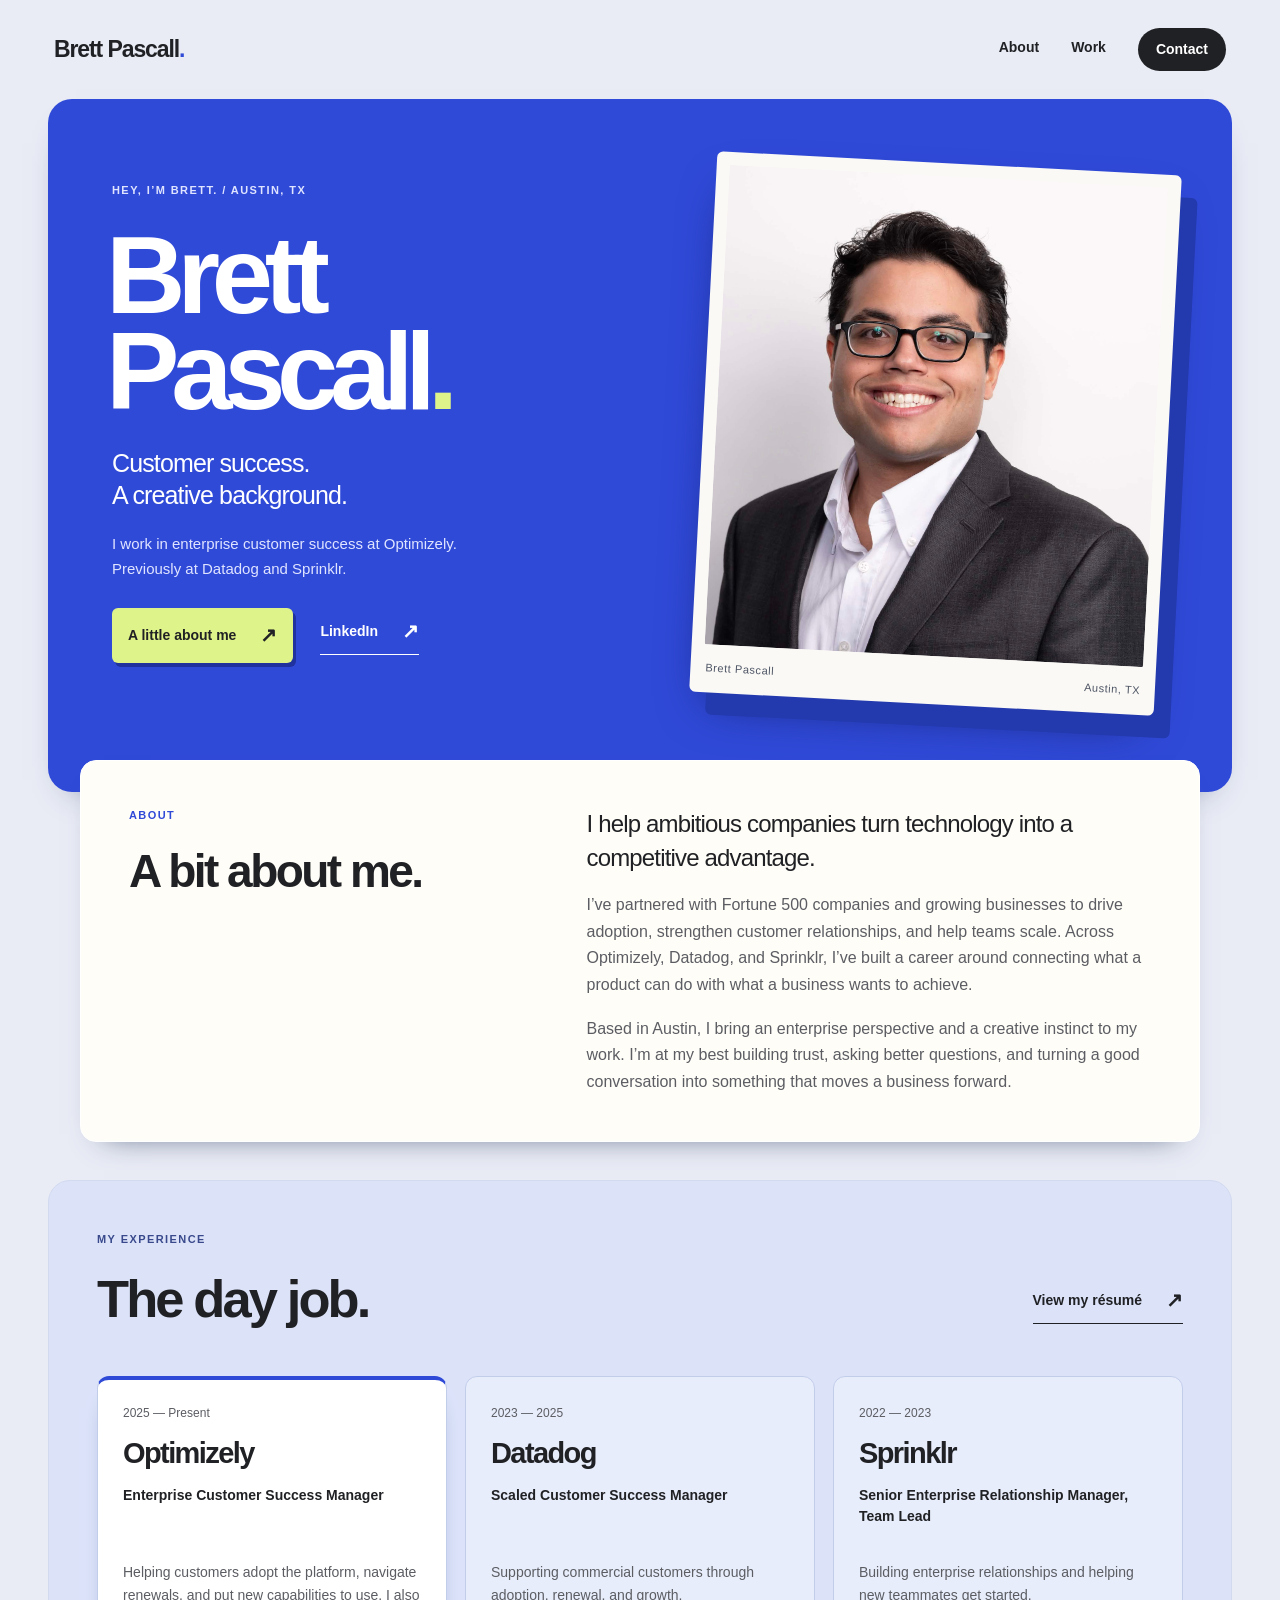
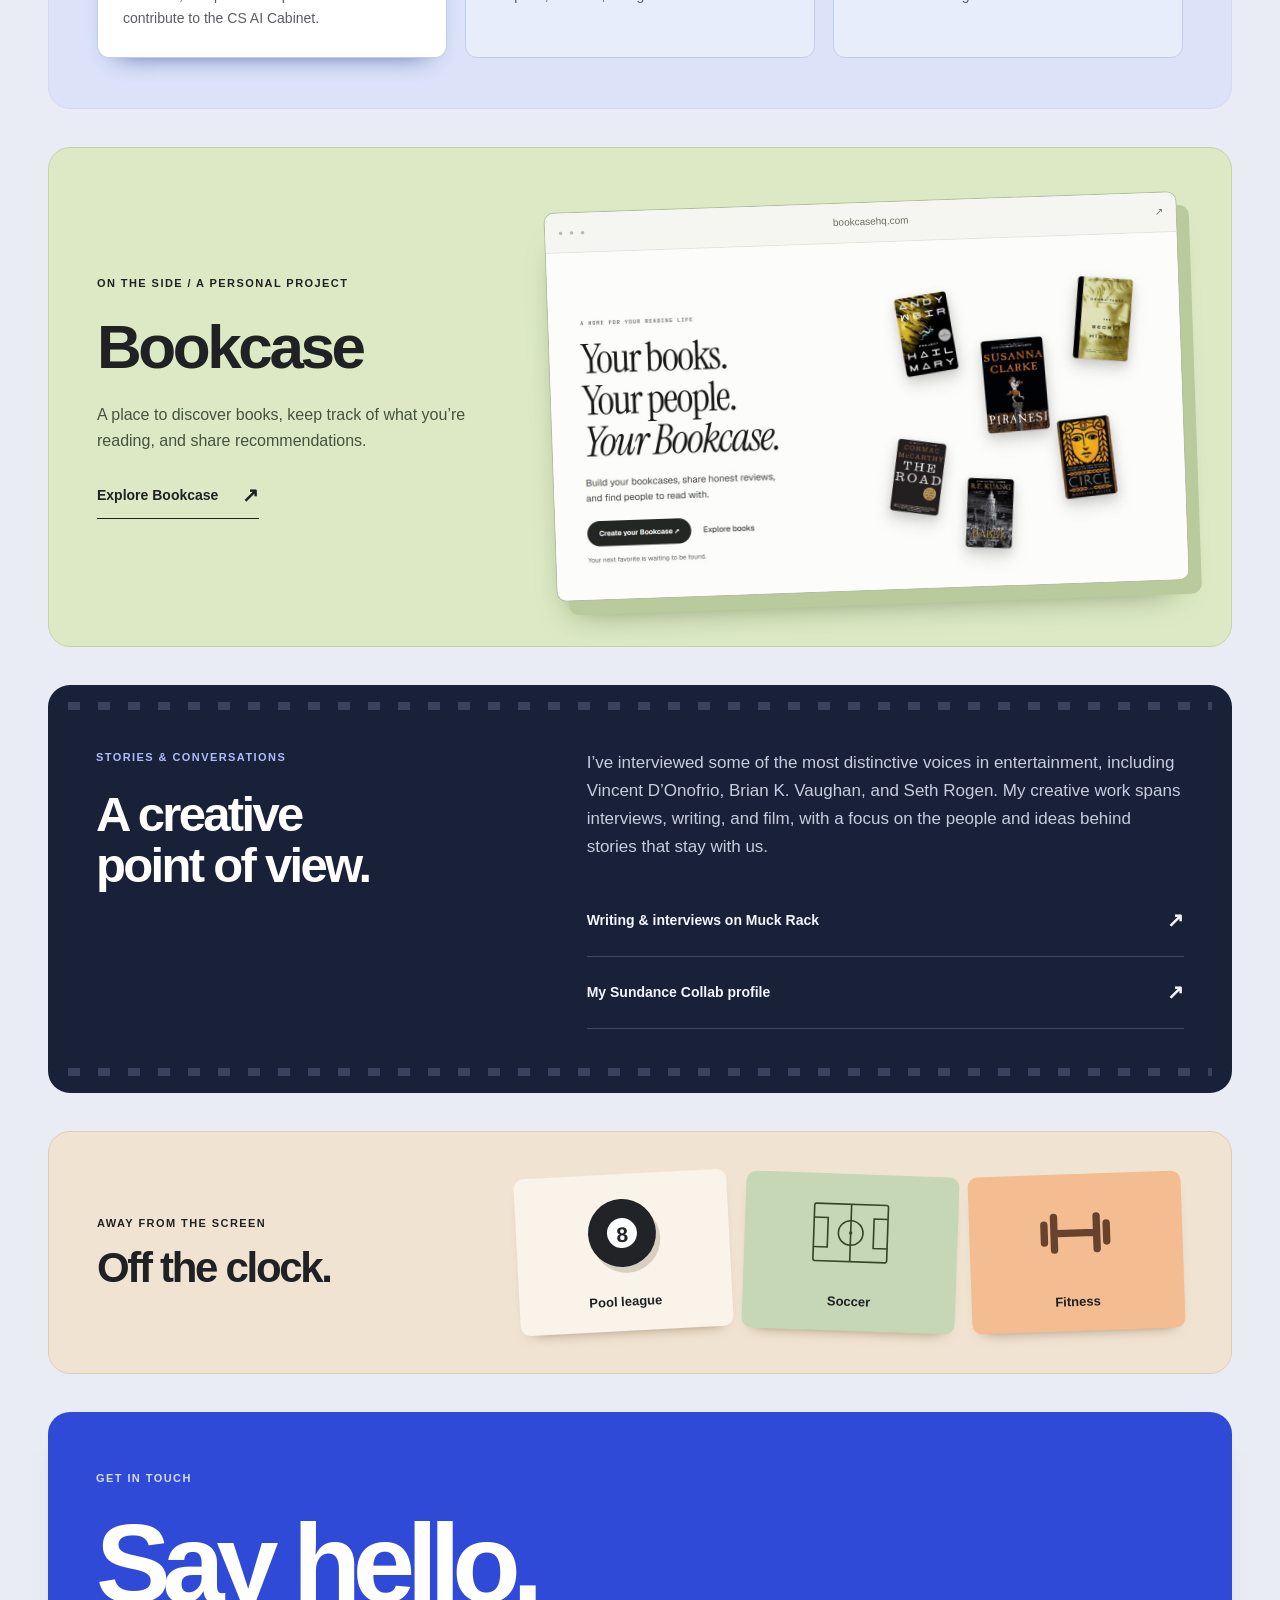
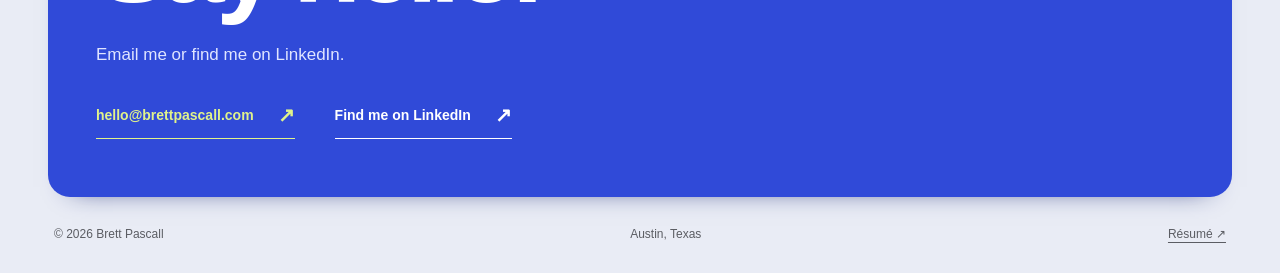
==== commit d3d07385: "Strengthen professional bio and creative section copy" ====
--- a/index.html
+++ b/index.html
@@ -19,6 +19,6 @@
   <body>
     <div id="app"></div><noscript><main><h1>Brett Pascall</h1><p>Customer success manager in Austin, Texas.</p><p><a href="mailto:hello@brettpascall.com">Get in touch</a> or <a href="https://www.linkedin.com/in/brett-pascall/">find me on LinkedIn</a>.</p><p>Enable JavaScript to view the full site.</p></main></noscript>
     <script src="js/data.js?v=20261107d"></script>
-    <script src="js/site.js?v=20261107d"></script>
+    <script src="js/site.js?v=20261108-copy"></script>
   </body>
 </html>
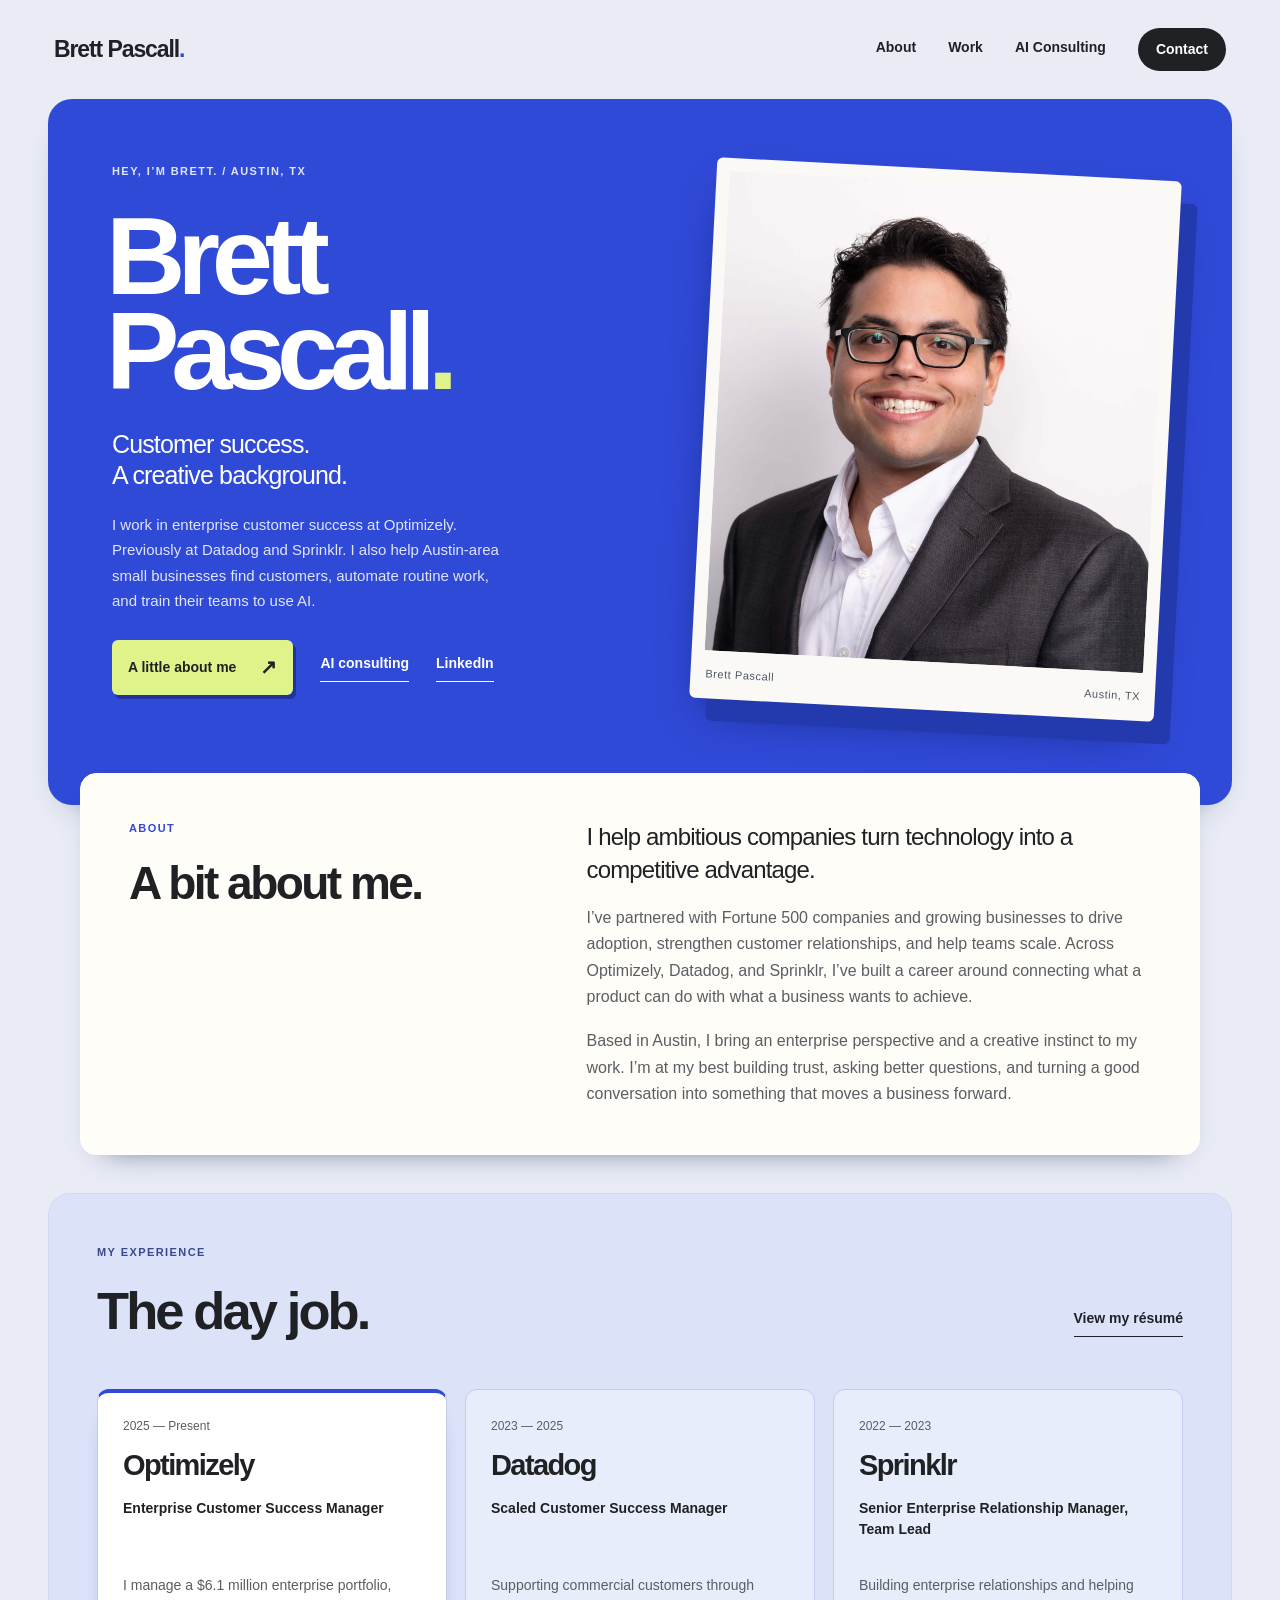
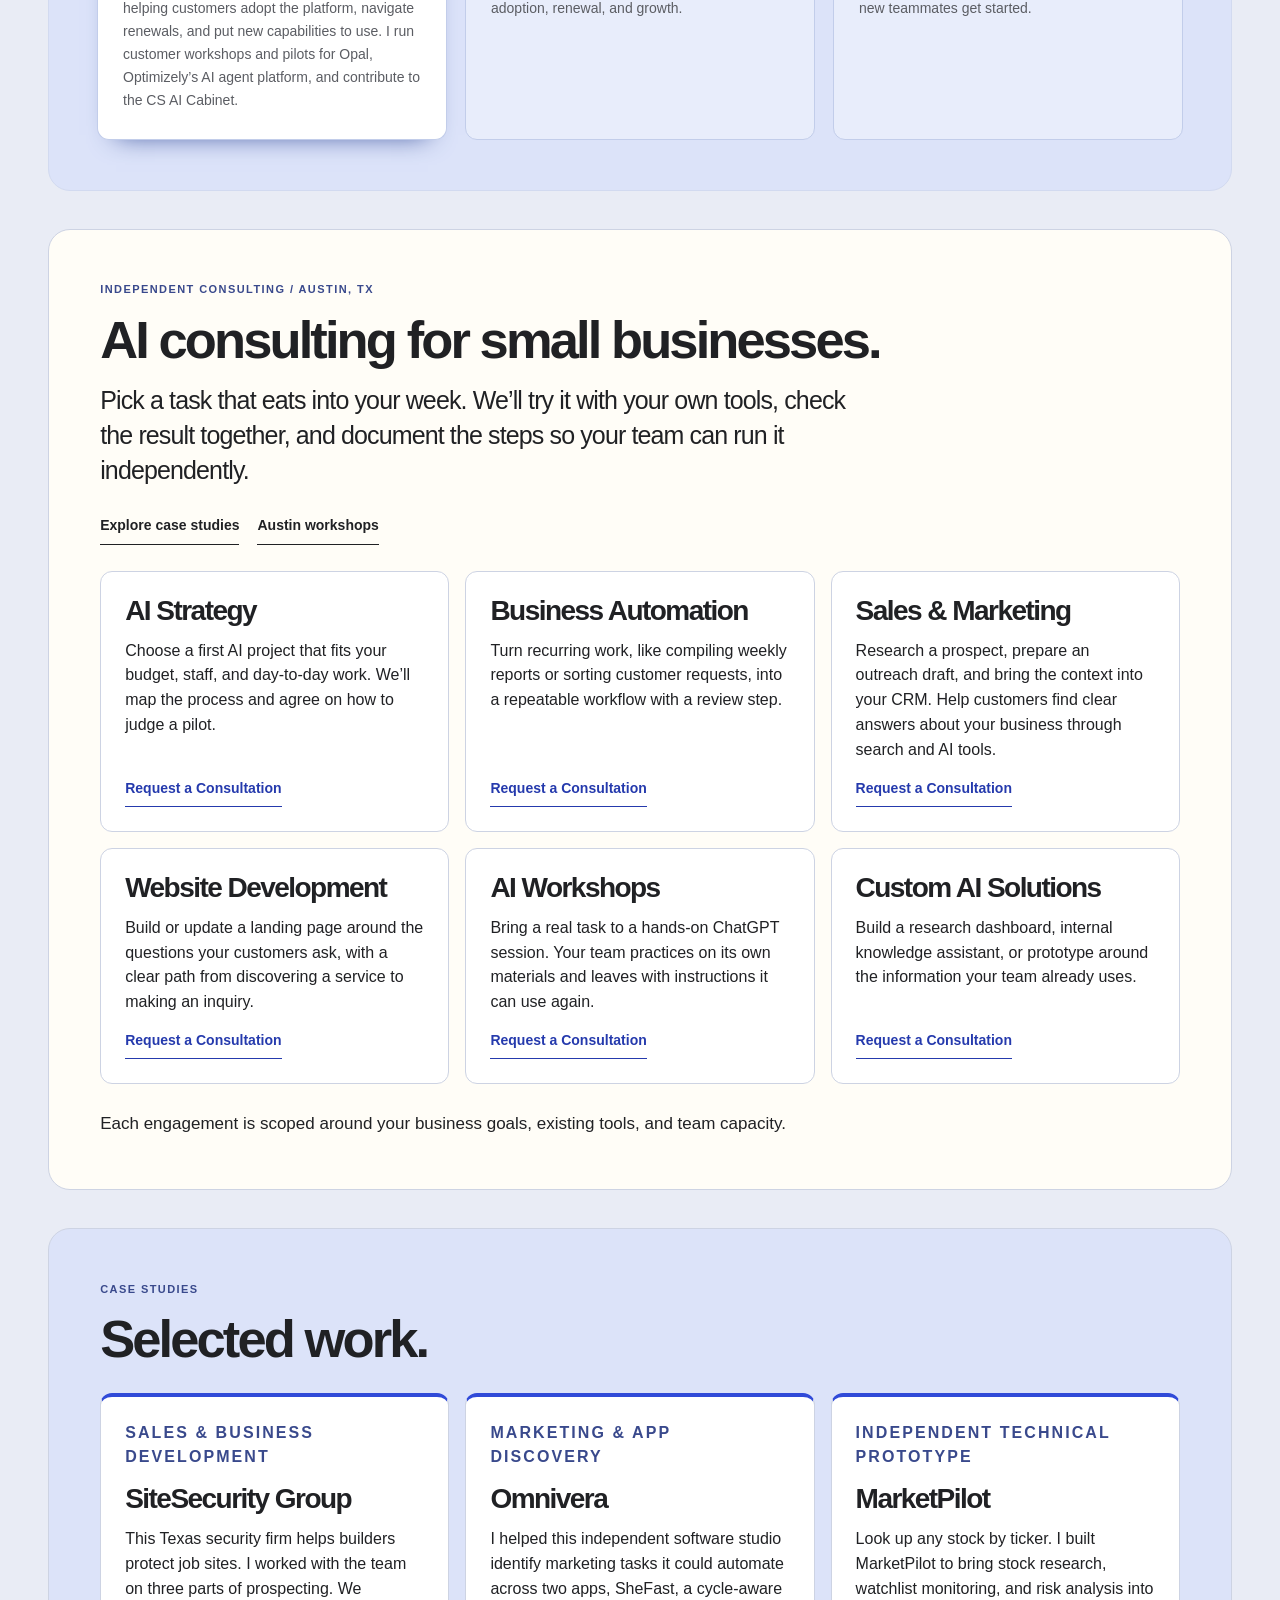
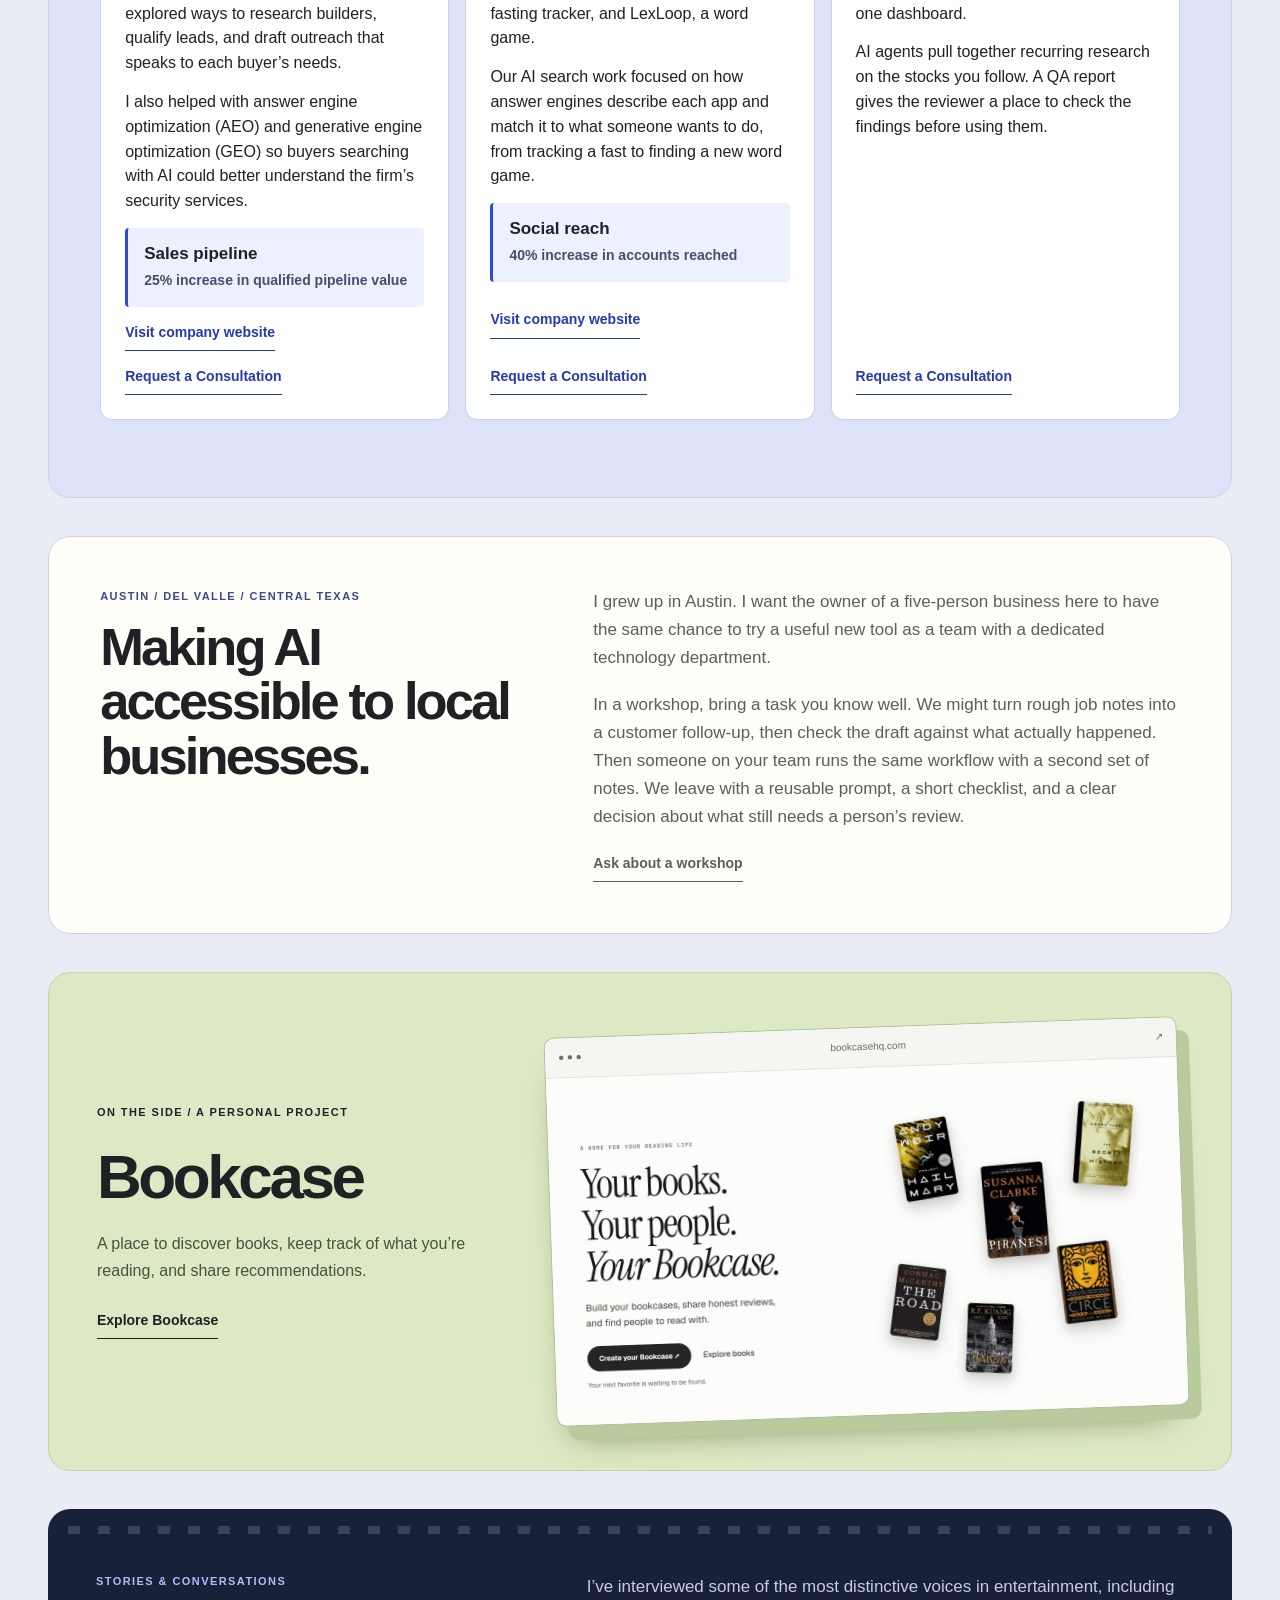
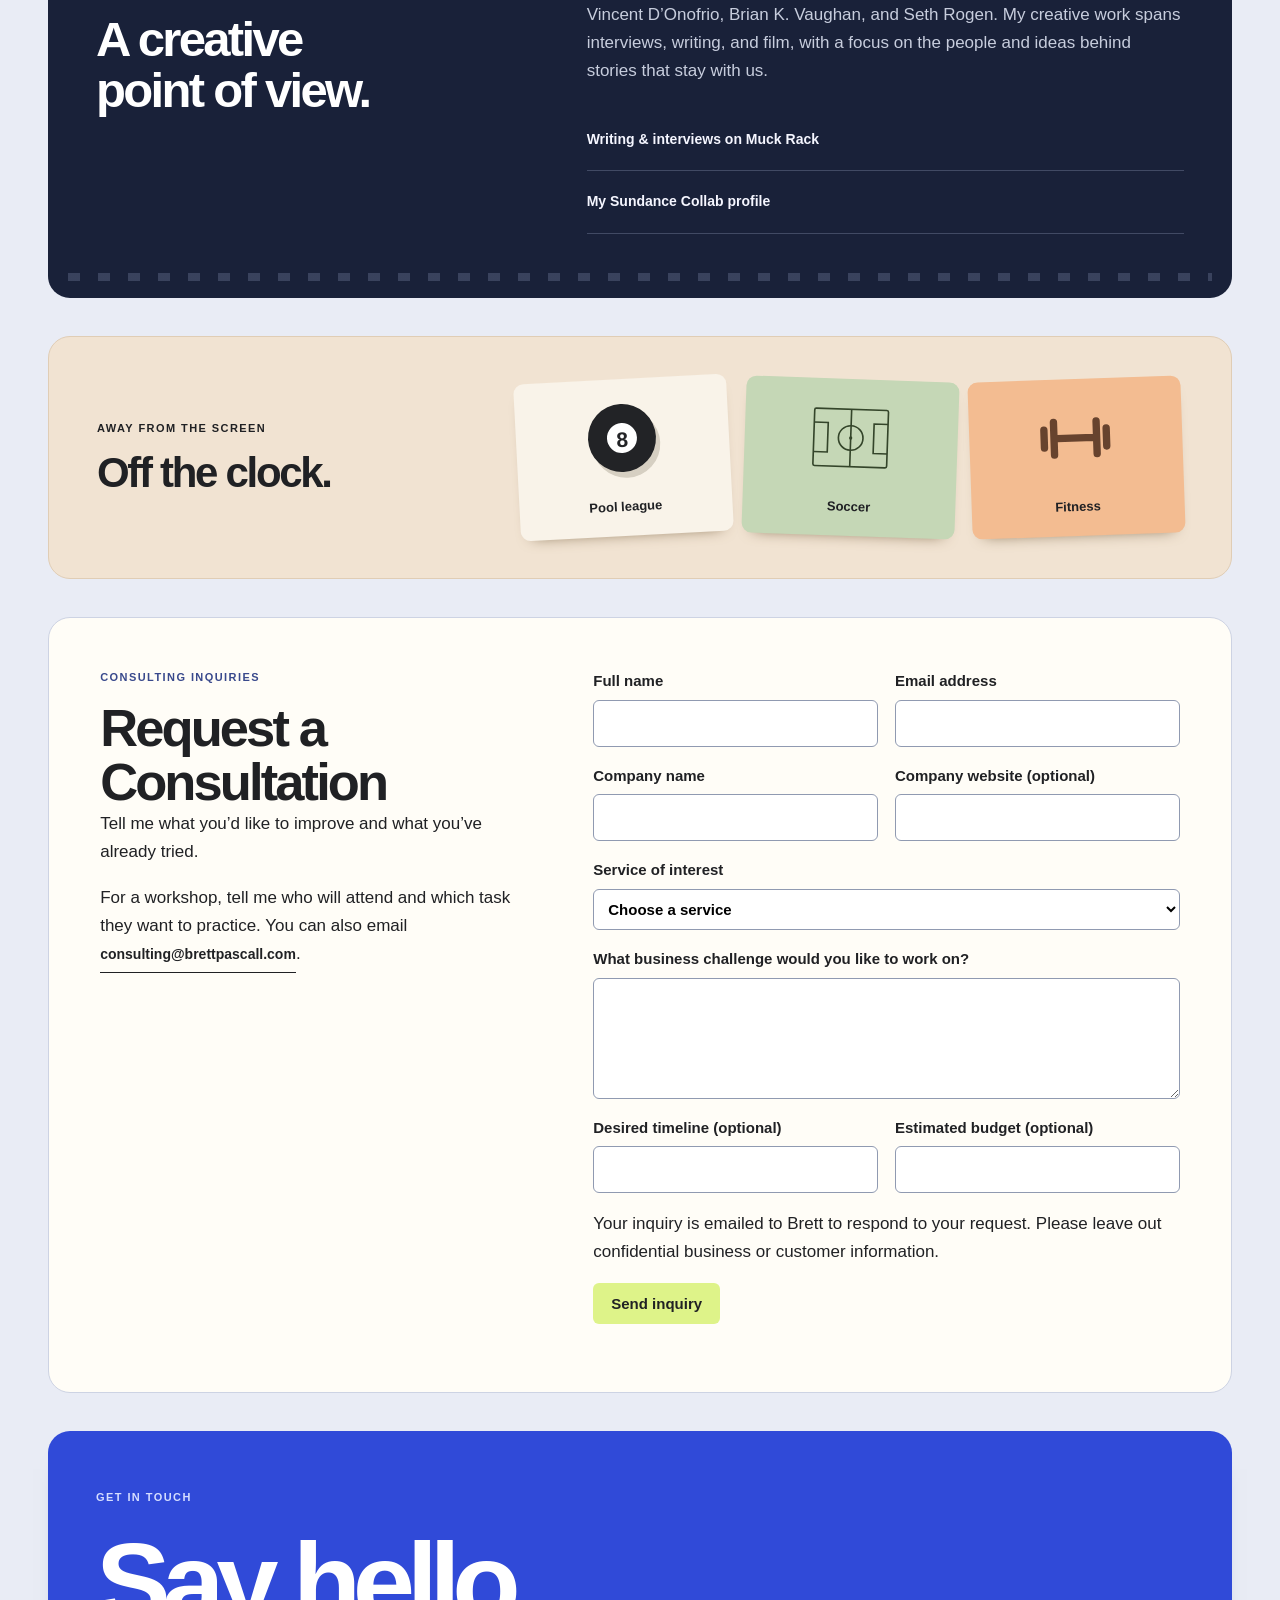
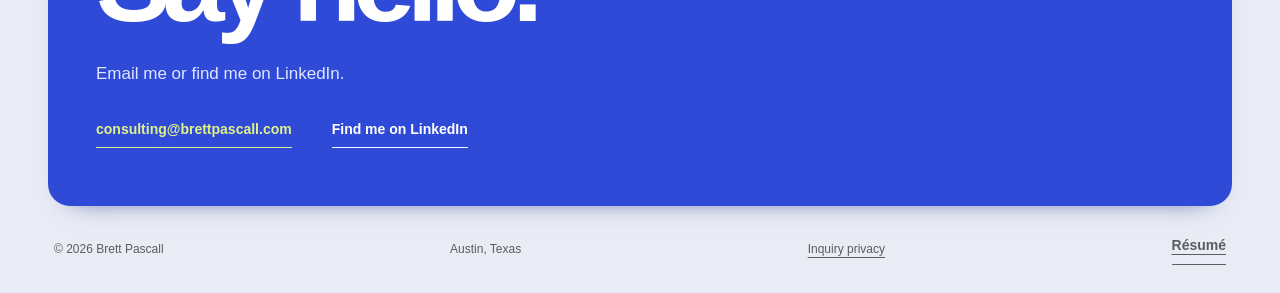
==== commit faa2723c: "Add validated consultation delivery to the portfolio Worker" ====
--- a/index.html
+++ b/index.html
@@ -3,11 +3,11 @@
   <head>
     <meta charset="utf-8">
     <meta name="viewport" content="width=device-width, initial-scale=1">
-    <title>Brett Pascall</title>
-    <meta name="description" content="Meet Brett Pascall, a customer success manager in Austin, Texas. Experience, personal projects, and a creative background.">
+    <title>Brett Pascall | Austin AI Consulting &amp; Customer Success</title>
+    <meta name="description" content="Brett Pascall helps Austin-area small businesses put AI to work through hands-on ChatGPT workshops, sales and marketing workflows, and custom research tools.">
     <link rel="canonical" href="https://brettpascall.com/">
-    <meta property="og:title" content="Brett Pascall">
-    <meta property="og:description" content="Customer success, a creative background, and life in Austin, Texas.">
+    <meta property="og:title" content="Brett Pascall | Austin AI Consulting &amp; Customer Success">
+    <meta property="og:description" content="Brett Pascall helps Austin-area small businesses put AI to work through hands-on ChatGPT workshops, sales and marketing workflows, and custom research tools.">
     <meta property="og:type" content="website">
     <meta property="og:url" content="https://brettpascall.com/">
     <meta property="og:image" content="https://brettpascall.com/assets/brett-pascall.jpg">
@@ -15,10 +15,77 @@
     <link rel="icon" href="data:image/svg+xml,%3Csvg xmlns='http://www.w3.org/2000/svg' viewBox='0 0 64 64'%3E%3Crect width='64' height='64' rx='14' fill='%231d1b18'/%3E%3Ctext x='32' y='39' text-anchor='middle' font-family='Georgia,serif' font-size='24' fill='%23fff'%3EBP%3C/text%3E%3C/svg%3E">
     <link rel="stylesheet" href="styles.css?v=20261107d">
     <link rel="stylesheet" href="depth.css?v=20261107d">
-  </head>
-  <body>
-    <div id="app"></div><noscript><main><h1>Brett Pascall</h1><p>Customer success manager in Austin, Texas.</p><p><a href="mailto:hello@brettpascall.com">Get in touch</a> or <a href="https://www.linkedin.com/in/brett-pascall/">find me on LinkedIn</a>.</p><p>Enable JavaScript to view the full site.</p></main></noscript>
-    <script src="js/data.js?v=20261107d"></script>
-    <script src="js/site.js?v=20261108-copy"></script>
-  </body>
-</html>
+  <style>
+.addition{background:#fffdf7;border:1px solid var(--line);border-radius:22px;margin:38px 0;padding:clamp(24px,4vw,52px)}.addition .eyebrow{color:#39498c;margin-bottom:15px}.addition h2{max-width:850px}.addition .lead{max-width:770px;margin:16px 0 26px}.tiles{display:grid;grid-template-columns:repeat(3,minmax(0,1fr));gap:16px;margin:26px 0}.tile{background:white;border:1px solid var(--line);border-radius:12px;padding:24px;display:flex;flex-direction:column;align-items:flex-start;gap:14px}.tile h3{font-size:28px}.tile p{font-size:16px;line-height:1.55}.tile .text-link{margin-top:auto;color:#253aad}.cases{background:#dce3f9}.cases .tile{border-top:4px solid var(--blue)}.tile details{width:100%}summary{cursor:pointer;font-weight:650}details p{padding:12px 0;font-size:16px}.cta{display:inline-block;border:0;border-radius:6px;background:#def389;color:#202124;padding:12px 18px;font:600 15px Arial;cursor:pointer}.form{display:grid;grid-template-columns:1fr 1fr;gap:17px}.form label{display:grid;gap:6px;font-weight:600;font-size:15px}.form input,.form select,.form textarea{font:inherit;width:100%;min-width:0;background:white;border:1px solid #909ab1;border-radius:6px;padding:10px}.wide{grid-column:1/-1}.review{padding:18px 0;color:#444c61}.review blockquote{margin:12px 0;border-left:3px solid var(--blue);padding-left:18px}.subnav{display:flex;gap:18px;flex-wrap:wrap;margin:18px 0}.site-footer{flex-wrap:wrap}.form button{justify-self:start}.contact a{overflow-wrap:anywhere}@media(max-width:810px){.tiles{grid-template-columns:1fr 1fr}}@media(max-width:650px){.tiles,.form{grid-template-columns:1fr}.site-nav{flex-wrap:wrap;gap:8px}.site-nav nav{flex-wrap:wrap;gap:14px}.addition{margin:22px 0}.site-nav nav a{font-size:14px}.contact-links{flex-wrap:wrap}}
+.case-result{width:100%;padding:15px 16px;background:#edf1ff;border-left:3px solid var(--blue);border-radius:4px}.case-result h4{margin:0 0 5px;font-size:17px;line-height:1.3}.case-result p{font-size:14px;color:#43506d}.cases .tile .eyebrow{margin:0}.cases .tile p+p{margin-top:0}</style>
+<script type="application/ld+json">{"@context":"https://schema.org","@type":"ProfilePage","mainEntity":{"@type":"Person","name":"Brett Pascall","url":"https://brettpascall.com/","sameAs":["https://www.linkedin.com/in/brett-pascall/"],"knowsAbout":["AI workshops","Business automation","Customer success"]}}</script></head>
+<body><div id="app"><a class="skip-link" href="#main">Skip to content</a><header class="site-nav"><a class="brand" href="#main">Brett Pascall<span class="brand-dot">.</span></a><nav aria-label="Primary navigation"><a href="#about">About</a><a href="#work">Work</a><a href="#consulting">AI Consulting</a><a href="#contact">Contact</a></nav></header><main id="main" tabindex="-1"><section class="hero"><div class="hero-copy"><p class="eyebrow">Hey, I’m Brett. / Austin, TX</p><h1>Brett<br>Pascall<span class="accent">.</span></h1><p class="hero-intro">Customer success.<br class="desktop-break"> A creative background.</p><p class="hero-note">I work in enterprise customer success at Optimizely. Previously at Datadog and Sprinklr. I also help Austin-area small businesses find customers, automate routine work, and train their teams to use AI.</p><div class="hero-links"><a class="text-link" href="#about">A little about me <span>↗</span></a><a class="text-link" href="#consulting">AI consulting</a><a class="text-link" href="https://www.linkedin.com/in/brett-pascall/">LinkedIn</a></div></div><figure class="portrait"><img src="assets/brett-pascall.jpg" alt="Brett Pascall smiling in a charcoal jacket and white shirt"><figcaption>Brett Pascall <span>Austin, TX</span></figcaption></figure></section>
+<section class="section section-grid" id="about"><div><p class="eyebrow">About</p><h2>A bit about me.</h2></div><div class="prose"><p class="lead">I help ambitious companies turn technology into a competitive advantage.</p><p>I’ve partnered with Fortune 500 companies and growing businesses to drive adoption, strengthen customer relationships, and help teams scale. Across Optimizely, Datadog, and Sprinklr, I’ve built a career around connecting what a product can do with what a business wants to achieve.</p><p>Based in Austin, I bring an enterprise perspective and a creative instinct to my work. I’m at my best building trust, asking better questions, and turning a good conversation into something that moves a business forward.</p></div></section>
+<section class="section section-grid" id="work"><div><p class="eyebrow">My experience</p><h2>The day job.</h2><a class="text-link" href="#/resume">View my résumé</a></div><div class="experience-list"><article class="job"><div class="job-heading"><h3>Optimizely</h3><span>2025 — Present</span></div><p class="job-role">Enterprise Customer Success Manager</p><p>I manage a $6.1 million enterprise portfolio, helping customers adopt the platform, navigate renewals, and put new capabilities to use. I run customer workshops and pilots for Opal, Optimizely’s AI agent platform, and contribute to the CS AI Cabinet.</p></article><article class="job"><div class="job-heading"><h3>Datadog</h3><span>2023 — 2025</span></div><p class="job-role">Scaled Customer Success Manager</p><p>Supporting commercial customers through adoption, renewal, and growth.</p></article><article class="job"><div class="job-heading"><h3>Sprinklr</h3><span>2022 — 2023</span></div><p class="job-role">Senior Enterprise Relationship Manager, Team Lead</p><p>Building enterprise relationships and helping new teammates get started.</p></article></div></section>
+<section id="consulting" class="addition"><p class="eyebrow">Independent consulting / Austin, TX</p><h2>AI consulting for small businesses.</h2><p class="lead">Pick a task that eats into your week. We’ll try it with your own tools, check the result together, and document the steps so your team can run it independently.</p><div class="subnav"><a class="text-link" href="#cases">Explore case studies</a><a class="text-link" href="#community">Austin workshops</a></div><div class="tiles"><article class="tile"><h3>AI Strategy</h3><p>Choose a first AI project that fits your budget, staff, and day-to-day work. We’ll map the process and agree on how to judge a pilot.</p><a href="#inquiry" class="text-link" data-service="AI Strategy">Request a Consultation</a></article><article class="tile"><h3>Business Automation</h3><p>Turn recurring work, like compiling weekly reports or sorting customer requests, into a repeatable workflow with a review step.</p><a href="#inquiry" class="text-link" data-service="Business Automation">Request a Consultation</a></article><article class="tile"><h3>Sales & Marketing</h3><p>Research a prospect, prepare an outreach draft, and bring the context into your CRM. Help customers find clear answers about your business through search and AI tools.</p><a href="#inquiry" class="text-link" data-service="Sales & Marketing">Request a Consultation</a></article><article class="tile"><h3>Website Development</h3><p>Build or update a landing page around the questions your customers ask, with a clear path from discovering a service to making an inquiry.</p><a href="#inquiry" class="text-link" data-service="Website Development">Request a Consultation</a></article><article class="tile"><h3>AI Workshops</h3><p>Bring a real task to a hands-on ChatGPT session. Your team practices on its own materials and leaves with instructions it can use again.</p><a href="#inquiry" class="text-link" data-service="AI Workshops">Request a Consultation</a></article><article class="tile"><h3>Custom AI Solutions</h3><p>Build a research dashboard, internal knowledge assistant, or prototype around the information your team already uses.</p><a href="#inquiry" class="text-link" data-service="Custom AI Solutions">Request a Consultation</a></article></div><p>Each engagement is scoped around your business goals, existing tools, and team capacity.</p></section>
+<section id="cases" class="addition cases" aria-labelledby="case-heading"><p class="eyebrow">Case studies</p><h2 id="case-heading">Selected work.</h2>
+<div class="tiles">
+<article class="tile"><p class="eyebrow">Sales &amp; business development</p><h3>SiteSecurity Group</h3>
+<p>This Texas security firm helps builders protect job sites. I worked with the team on three parts of prospecting. We explored ways to research builders, qualify leads, and draft outreach that speaks to each buyer’s needs.</p>
+<p>I also helped with answer engine optimization (AEO) and generative engine optimization (GEO) so buyers searching with AI could better understand the firm’s security services.</p>
+<div class="case-result"><h4>Sales pipeline</h4><p><strong>25% increase in qualified pipeline value</strong></p></div>
+<a class="text-link" href="https://sitesecurity.group/">Visit company website</a><a href="#inquiry" class="text-link">Request a Consultation</a></article>
+<article class="tile"><p class="eyebrow">Marketing &amp; app discovery</p><h3>Omnivera</h3>
+<p>I helped this independent software studio identify marketing tasks it could automate across two apps, SheFast, a cycle-aware fasting tracker, and LexLoop, a word game.</p>
+<p>Our AI search work focused on how answer engines describe each app and match it to what someone wants to do, from tracking a fast to finding a new word game.</p>
+<div class="case-result"><h4>Social reach</h4><p><strong>40% increase in accounts reached</strong></p></div>
+<a class="text-link" href="https://omniverahq.com/">Visit company website</a><a href="#inquiry" class="text-link">Request a Consultation</a></article>
+<article class="tile"><p class="eyebrow">Independent technical prototype</p><h3>MarketPilot</h3>
+<p>Look up any stock by ticker. I built MarketPilot to bring stock research, watchlist monitoring, and risk analysis into one dashboard.</p>
+<p>AI agents pull together recurring research on the stocks you follow. A QA report gives the reviewer a place to check the findings before using them.</p>
+<a href="#inquiry" class="text-link">Request a Consultation</a></article>
+</div></section>
+<section id="community" class="addition section-grid"><div><p class="eyebrow">Austin / Del Valle / Central Texas</p><h2>Making AI accessible to local businesses.</h2></div><div class="prose"><p>I grew up in Austin. I want the owner of a five-person business here to have the same chance to try a useful new tool as a team with a dedicated technology department.</p><p>In a workshop, bring a task you know well. We might turn rough job notes into a customer follow-up, then check the draft against what actually happened. Then someone on your team runs the same workflow with a second set of notes. We leave with a reusable prompt, a short checklist, and a clear decision about what still needs a person’s review.</p><p><a class="text-link" href="#inquiry" data-service="AI Workshops">Ask about a workshop</a></p></div></section>
+<section id="projects" class="section section-grid"><div class="project-copy"><p class="eyebrow">On the side / A personal project</p><h2>Bookcase</h2><p>A place to discover books, keep track of what you’re reading, and share recommendations.</p><a class="text-link" href="https://bookcasehq.com/">Explore Bookcase</a></div><a href="https://bookcasehq.com/" class="project-preview"><div class="browser-bar"><span>● ● ●</span><span>bookcasehq.com</span><span>↗</span></div><img src="assets/bookcase-preview.jpg" alt="Bookcase homepage with book covers"></a></section>
+<section id="media" class="section section-grid"><div><p class="eyebrow">Stories & conversations</p><h2>A creative<br>point of view.</h2></div><div class="prose"><p>I’ve interviewed some of the most distinctive voices in entertainment, including Vincent D’Onofrio, Brian K. Vaughan, and Seth Rogen. My creative work spans interviews, writing, and film, with a focus on the people and ideas behind stories that stay with us.</p><div class="profile-links"><a class="text-link" href="https://muckrack.com/brett-pascall/articles">Writing & interviews on Muck Rack</a><a class="text-link" href="https://collab.sundance.org/people/Brett-Pascall-1617246437">My Sundance Collab profile</a></div></div></section>
+<section class="section section-grid outside"><div><p class="eyebrow">Away from the screen</p><h2>Off the clock.</h2></div><ul class="hobbies"><li class="hobby hobby--pool"><span class="pool-ball"><span>8</span></span><span>Pool league</span></li><li class="hobby hobby--soccer"><svg class="soccer-mark" viewBox="0 0 100 80" fill="none" aria-hidden="true"><rect x="5" y="5" width="90" height="70" rx="2"/><path d="M50 5v70M5 22h17v36H5m90-36H78v36h17"/><circle cx="50" cy="40" r="15"/><circle cx="50" cy="40" r="2" fill="currentColor" stroke="none"/></svg><span>Soccer</span></li><li class="hobby hobby--fitness"><svg class="fitness-mark" viewBox="0 0 100 80" fill="none" aria-hidden="true"><path d="M28 40h44M12 29v22m12-31v40m52-40v40m12-31v22"/></svg><span>Fitness</span></li></ul></section>
+<section id="inquiry" class="addition section-grid"><div><p class="eyebrow">Consulting inquiries</p><h2>Request a Consultation</h2><p>Tell me what you’d like to improve and what you’ve already tried.</p><p>For a workshop, tell me who will attend and which task they want to practice. You can also email <a class="text-link" href="mailto:consulting@brettpascall.com">consulting@brettpascall.com</a>.</p></div><form class="form" action="/api/consultation" method="post"><label hidden style="display:none">Fax<input name="fax" tabindex="-1" autocomplete="off"></label><label>Full name<input name="name" maxlength="120" autocomplete="name" type="text" required></label><label>Email address<input name="email" maxlength="254" autocomplete="email" type="email" required></label><label>Company name<input name="company" maxlength="180" autocomplete="organization" type="text" required></label><label>Company website (optional)<input name="website" maxlength="500" type="url" ></label><label class="wide">Service of interest<select name="service" id="service" required><option value="">Choose a service</option><option>AI Strategy</option><option>Business Automation</option><option>Sales & Marketing</option><option>Website Development</option><option>AI Workshops</option><option>Custom AI Solutions</option><option>General Consulting</option><option>Community Partnerships</option><option>Other</option></select></label><label class="wide">What business challenge would you like to work on?<textarea name="challenge" maxlength="4000" rows="4" required></textarea></label><label>Desired timeline (optional)<input name="timeline" maxlength="120" type="text" ></label><label>Estimated budget (optional)<input name="budget" maxlength="120" type="text" ></label><p class="wide" id="privacy">Your inquiry is emailed to Brett to respond to your request. Please leave out confidential business or customer information.</p><button class="cta wide" type="submit">Send inquiry</button><p class="wide" id="status" role="status"></p></form></section><section id="contact" class="contact"><p class="eyebrow">Get in touch</p><h2>Say hello.</h2><p>Email me or find me on LinkedIn.</p><div class="contact-links"><a class="text-link" href="mailto:consulting@brettpascall.com">consulting@brettpascall.com</a><a class="text-link" href="https://www.linkedin.com/in/brett-pascall/">Find me on LinkedIn</a></div></section>
+</main><footer class="site-footer"><span>© 2026 Brett Pascall</span><span>Austin, Texas</span><a href="#privacy">Inquiry privacy</a><a class="text-link" href="#/resume">Résumé</a></footer></div>
+<script>const legacyRoute = () => /^#\/(resume|writing)(?:[/?]|$)/.test(location.hash);
+const startedOnLegacyPage = legacyRoute();
+addEventListener('hashchange', () => {
+  if (legacyRoute() !== startedOnLegacyPage) location.reload();
+  else scrollToLegacySection();
+});
+function scrollToLegacySection() {
+  if (location.hash.startsWith('#/?')) {
+    const section = new URLSearchParams(location.hash.slice(3)).get('section');
+    document.getElementById(section)?.scrollIntoView();
+  }
+}
+if (startedOnLegacyPage) {
+  for (const file of ['js/data.js?v=20261107d','js/site.js?v=20261108-resume']) {
+    const script = document.createElement('script');
+    script.async = false;
+    script.src = file;
+    document.body.append(script);
+  }
+} else {
+  scrollToLegacySection();
+  const form = document.querySelector('form.form');
+  for (const a of document.querySelectorAll('[data-service]')) {
+    a.addEventListener('click',()=>{ form.elements.service.value = a.dataset.service; });
+  }
+  form.addEventListener('submit', async event => {
+    event.preventDefault();
+    const button = form.querySelector('button[type=submit]');
+    if (button.disabled) return;
+    button.disabled = true;
+    const status = document.getElementById('status');
+    status.textContent = 'Sending your inquiry…';
+    try {
+      const response = await fetch(form.action, {method:'POST', body:new URLSearchParams(new FormData(form))});
+      if (!response.headers.get('Content-Type')?.startsWith('text/plain')) throw Error('Unexpected response');
+      status.textContent = await response.text();
+      if (response.ok) form.reset();
+    } catch {
+      status.textContent = 'Delivery could not be confirmed. Please email consulting@brettpascall.com directly.';
+    } finally { button.disabled = false; }
+  });
+}
+</script></body></html>
